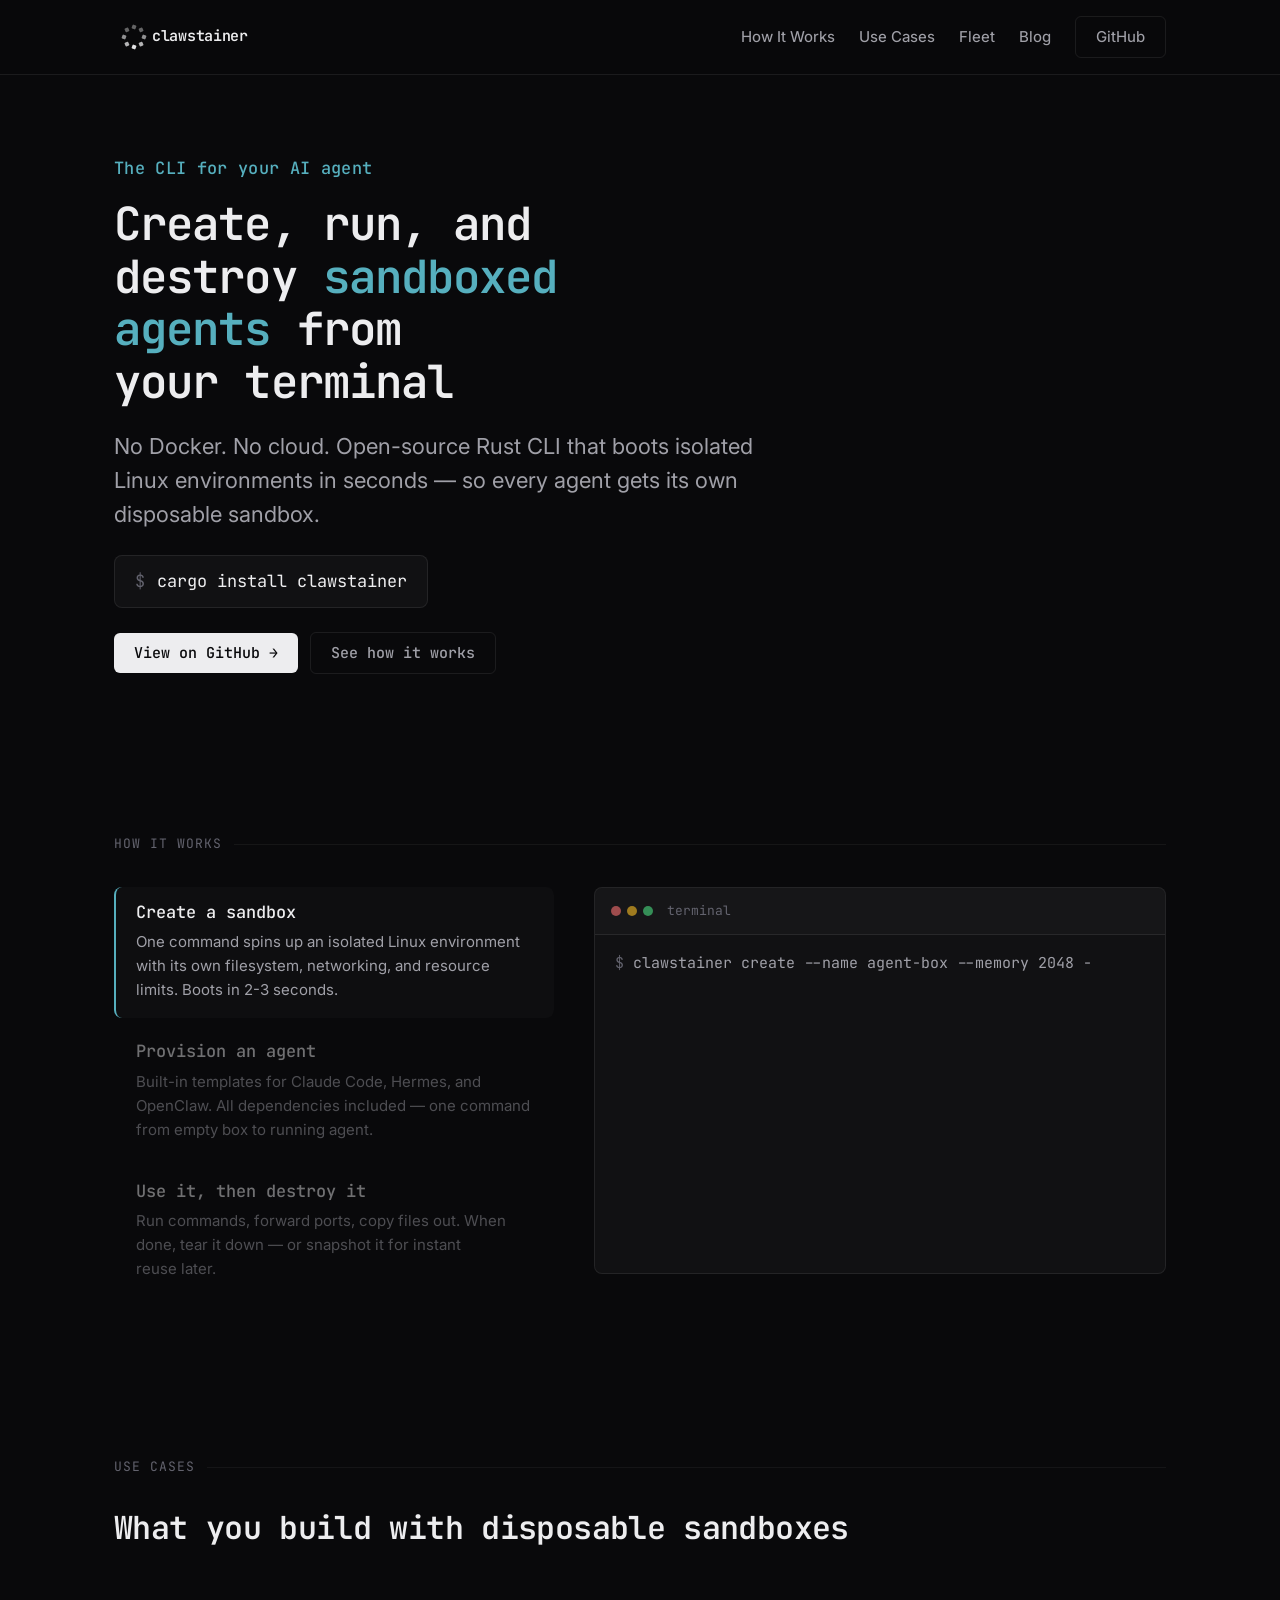
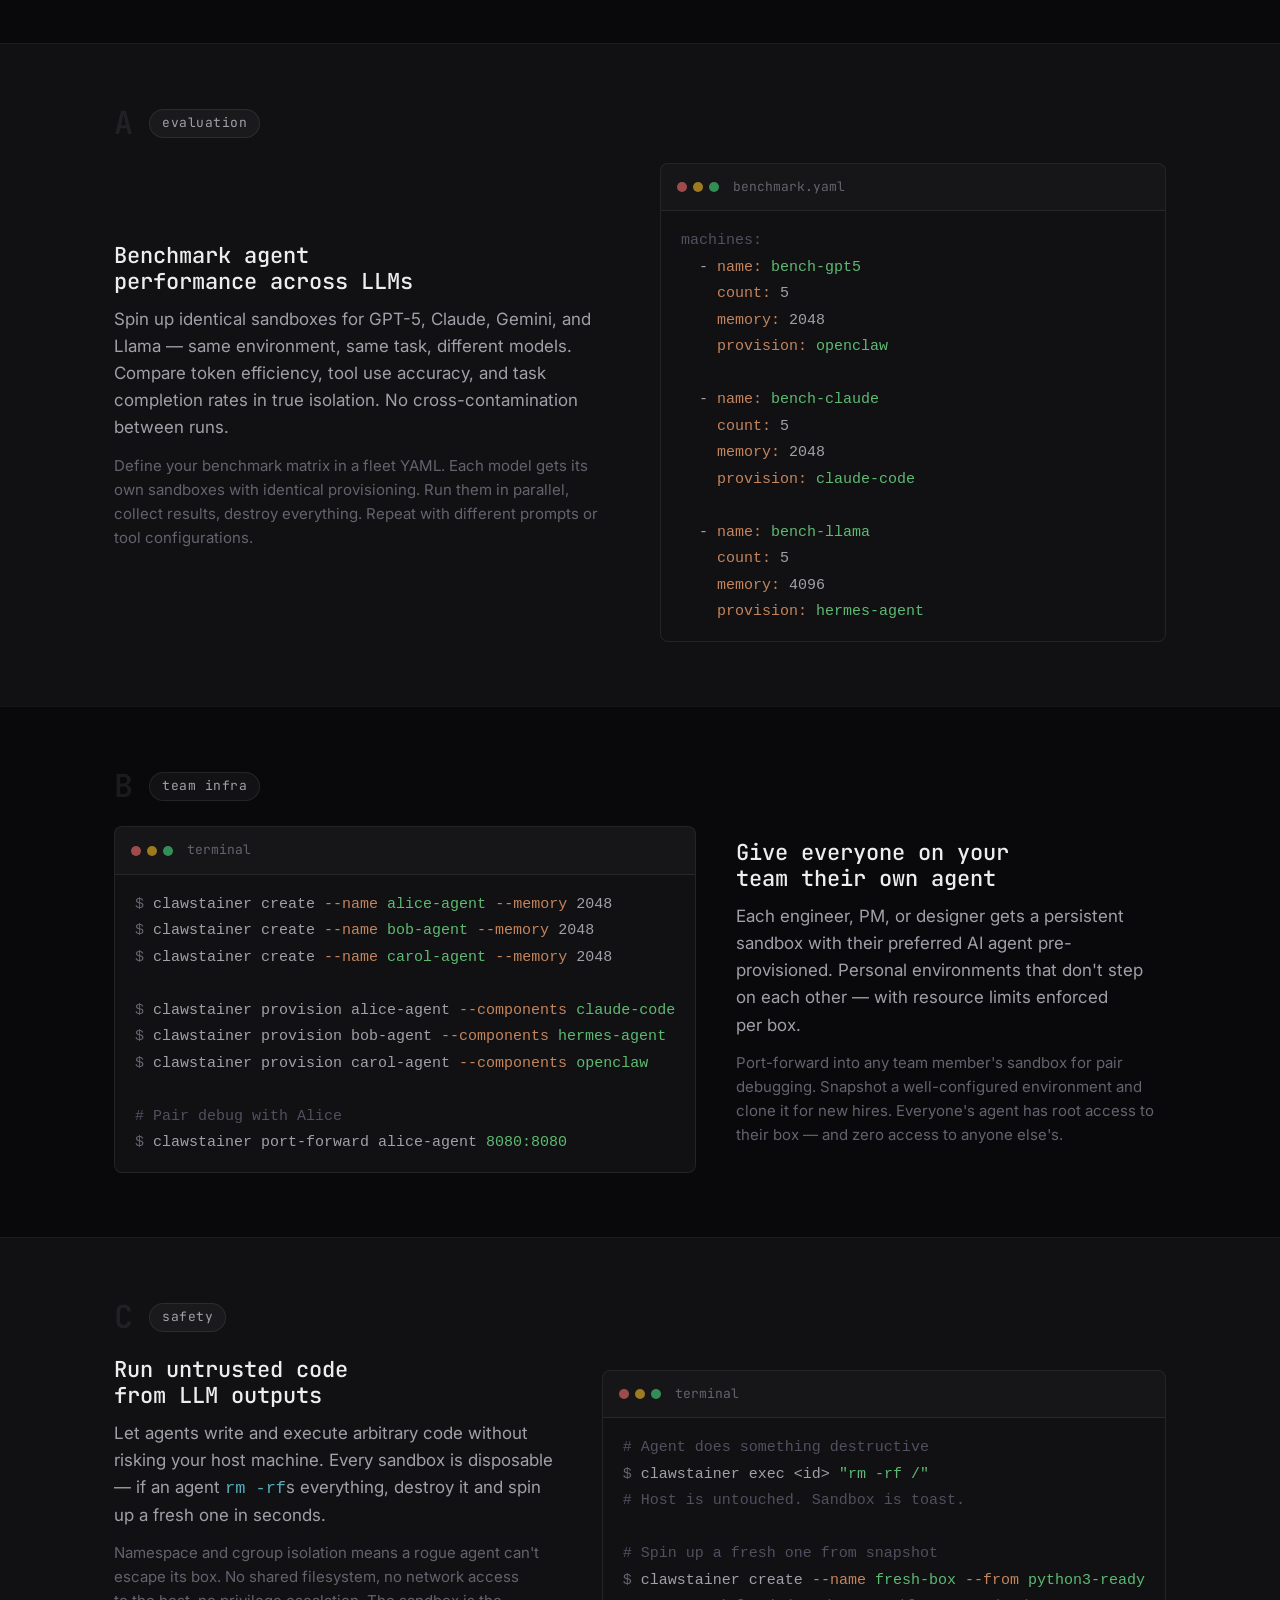
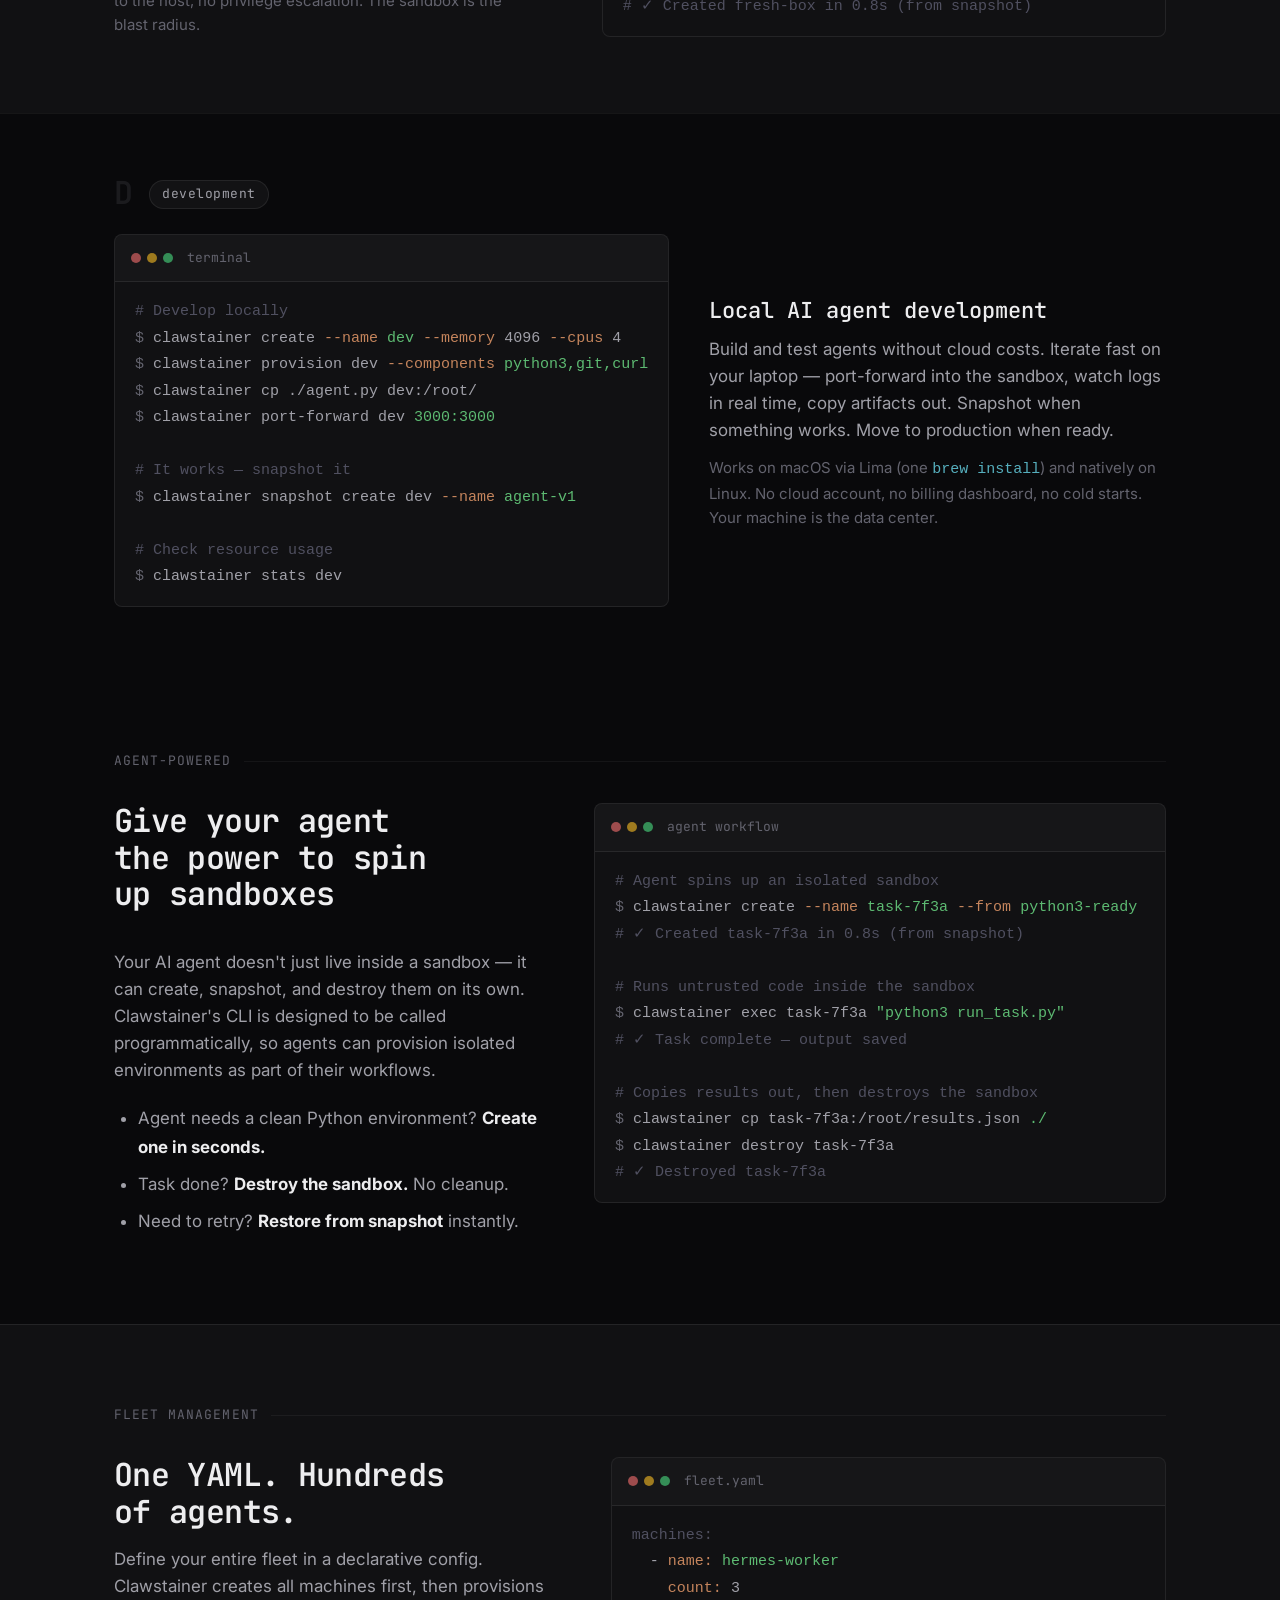
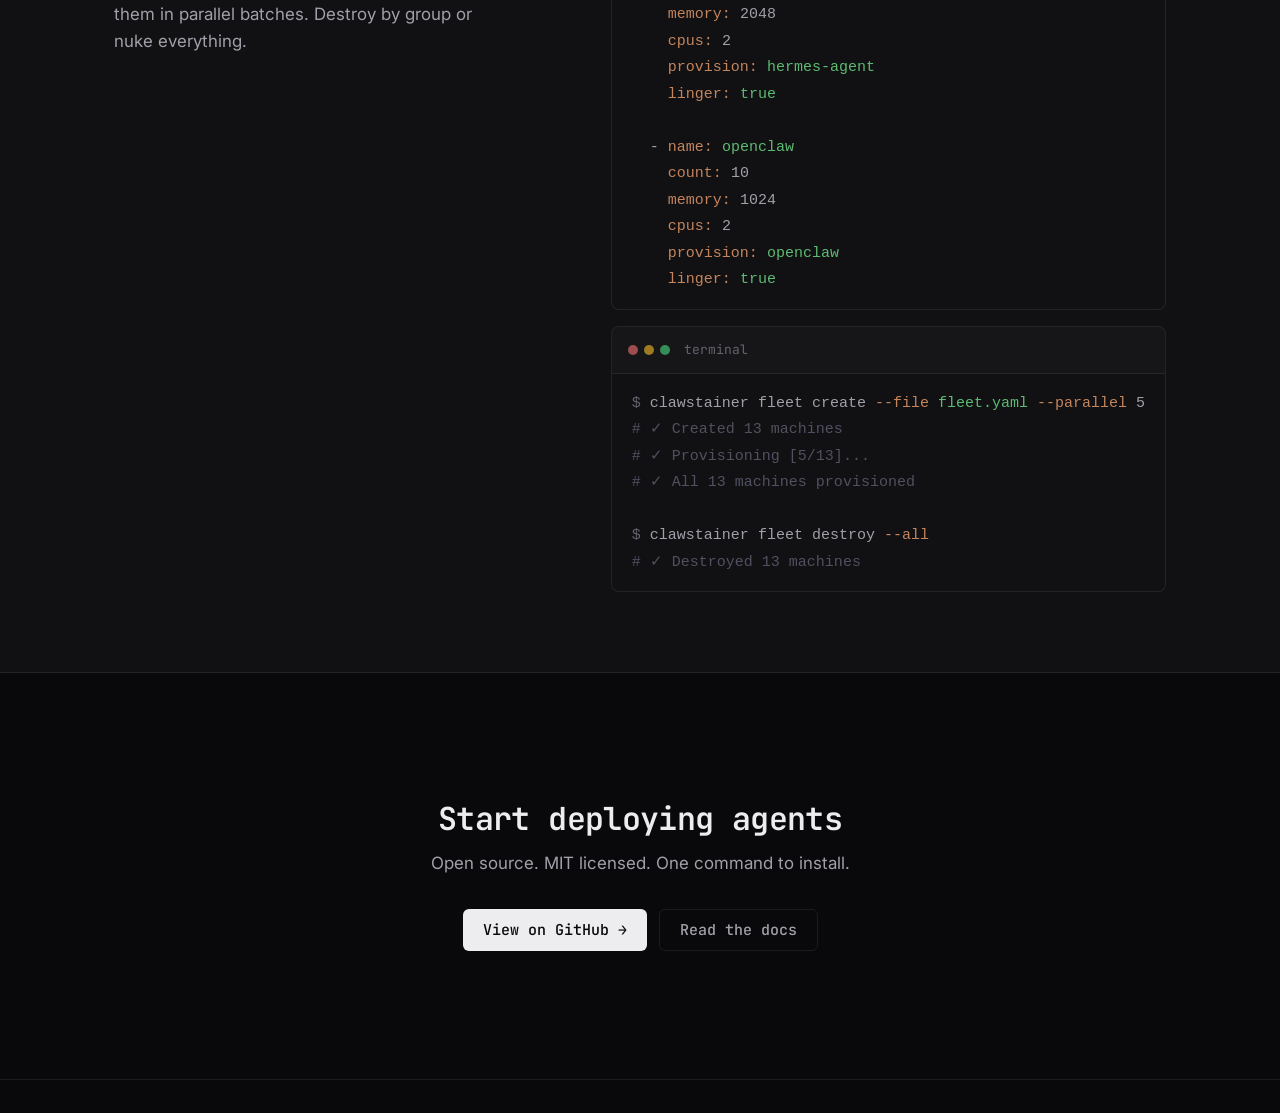
==== index.html @ ae2e0980 "Initial commit: Clawstainer website Static site with landing page and blog posts for GitHub Pages de" ====
<!DOCTYPE html>
<html lang="en">
<head>
  <meta charset="UTF-8">
  <meta name="viewport" content="width=device-width, initial-scale=1.0">
  <title>Clawstainer — The CLI for AI Agent Sandboxes</title>
  <meta name="description" content="Open-source Rust CLI for running AI agents in disposable sandboxes. No Docker. Boots in seconds. Local-first.">
  <meta property="og:title" content="Clawstainer — The CLI for AI Agent Sandboxes">
  <meta property="og:description" content="One CLI to create, provision, and destroy isolated sandboxes for your AI agents. Built in Rust.">

  <!-- Fonts -->
  <link rel="preconnect" href="https://fonts.googleapis.com">
  <link rel="preconnect" href="https://fonts.gstatic.com" crossorigin>
  <link href="https://fonts.googleapis.com/css2?family=Inter:wght@400;500;600&family=JetBrains+Mono:wght@400;500;600;700&display=swap" rel="stylesheet">

  <link rel="stylesheet" href="./base.css">
  <link rel="stylesheet" href="./style.css">
</head>
<body>

  <!-- ==================== HEADER ==================== -->
  <header class="site-header">
    <div class="container">
      <a href="#" class="logo-group" aria-label="Clawstainer home">
        <svg width="180" height="40" viewBox="0 0 360 80" aria-hidden="true">
          <rect x="56.00" y="36.00" width="8.00" height="8.00" rx="1.5" fill="currentColor" opacity="0.60" transform="rotate(22.0 60.00 40.00)"/>
          <rect x="50.14" y="50.14" width="8.00" height="8.00" rx="1.5" fill="currentColor" opacity="0.75" transform="rotate(67.0 54.14 54.14)"/>
          <rect x="36.00" y="56.00" width="8.00" height="8.00" rx="1.5" fill="currentColor" opacity="0.95" transform="rotate(112.0 40.00 60.00)"/>
          <rect x="21.86" y="50.14" width="8.00" height="8.00" rx="1.5" fill="currentColor" opacity="0.75" transform="rotate(157.0 25.86 54.14)"/>
          <rect x="16.00" y="36.00" width="8.00" height="8.00" rx="1.5" fill="currentColor" opacity="0.60" transform="rotate(202.0 20.00 40.00)"/>
          <rect x="21.86" y="21.86" width="8.00" height="8.00" rx="1.5" fill="currentColor" opacity="0.40" transform="rotate(247.0 25.86 25.86)"/>
          <rect x="36.00" y="16.00" width="8.00" height="8.00" rx="1.5" fill="currentColor" opacity="0.40" transform="rotate(292.0 40.00 20.00)"/>
          <rect x="50.14" y="21.86" width="8.00" height="8.00" rx="1.5" fill="currentColor" opacity="0.40" transform="rotate(337.0 54.14 25.86)"/>
          <text x="76" y="47" font-family="'JetBrains Mono', monospace" font-size="30" font-weight="600" fill="currentColor" letter-spacing="-0.02em">clawstainer</text>
        </svg>
      </a>
      <nav>
        <ul class="nav-links" role="list">
          <li><a href="#how">How It Works</a></li>
          <li><a href="#use-cases">Use Cases</a></li>
          <li><a href="#fleet">Fleet</a></li>
          <li><a href="./blog/index.html">Blog</a></li>
          <li><a href="https://github.com/friscobrisco/clawstainer" target="_blank" rel="noopener noreferrer" class="btn-ghost">GitHub</a></li>
        </ul>
      </nav>
    </div>
  </header>

  <!-- ==================== HERO ==================== -->
  <main>
    <section class="hero section" id="hero">
      <div class="container hero-content">
        <p class="hero-kicker">The CLI for your AI agent</p>
        <h1>Create, run, and destroy <span class="highlight">sandboxed agents</span> from your terminal</h1>
        <p class="hero-sub">No Docker. No cloud. Open-source Rust CLI that boots isolated Linux environments in seconds — so every agent gets its own disposable sandbox.</p>
        <div class="hero-install">
          <code class="install-cmd"><span class="install-prompt">$</span> cargo install clawstainer</code>
        </div>
        <div class="hero-actions">
          <a href="https://github.com/friscobrisco/clawstainer" target="_blank" rel="noopener noreferrer" class="btn-primary">
            View on GitHub →
          </a>
          <a href="#how" class="btn-ghost">
            See how it works
          </a>
        </div>
      </div>
    </section>

    <!-- ==================== HOW IT WORKS ==================== -->
    <section class="section" id="how">
      <div class="container">
        <div class="section-label">
          <span class="annotation">How It Works</span>
        </div>

        <div class="how-layout">
          <div class="how-steps">
            <div class="how-step" data-step="0">
              <h3>Create a sandbox</h3>
              <p>One command spins up an isolated Linux environment with its own filesystem, networking, and resource limits. Boots in 2-3 seconds.</p>
            </div>

            <div class="how-step" data-step="1">
              <h3>Provision an agent</h3>
              <p>Built-in templates for Claude Code, Hermes, and OpenClaw. All dependencies included — one command from empty box to running agent.</p>
            </div>

            <div class="how-step" data-step="2">
              <h3>Use it, then destroy it</h3>
              <p>Run commands, forward ports, copy files out. When done, tear it down — or snapshot it for instant reuse later.</p>
            </div>
          </div>

          <div class="how-terminal-wrap">
            <div class="terminal">
              <div class="terminal-header">
                <span class="terminal-dot"></span>
                <span class="terminal-dot"></span>
                <span class="terminal-dot"></span>
                <span class="terminal-title">terminal</span>
              </div>
              <div class="terminal-body" id="how-terminal">
                <div class="term-line" data-step="0"><span class="prompt">$ </span><span class="term-typed"></span></div>
                <div class="term-line term-output" data-step="0"><span class="comment">✓ Created agent-box in 1.2s</span></div>
                <div class="term-line term-blank" data-step="0"></div>
                <div class="term-line" data-step="1"><span class="prompt">$ </span><span class="term-typed"></span></div>
                <div class="term-line term-output" data-step="1"><span class="comment">✓ Provisioned claude-code on agent-box</span></div>
                <div class="term-line term-blank" data-step="1"></div>
                <div class="term-line" data-step="2"><span class="prompt">$ </span><span class="term-typed"></span></div>
                <div class="term-line term-output" data-step="2"><span class="comment">✓ Training complete — saved model.pt</span></div>
                <div class="term-line" data-step="2"><span class="prompt">$ </span><span class="term-typed"></span></div>
                <div class="term-line term-output" data-step="2"><span class="comment">✓ Snapshot trained-model created</span></div>
                <div class="term-line" data-step="2"><span class="prompt">$ </span><span class="term-typed"></span></div>
                <div class="term-line term-output" data-step="2"><span class="comment">✓ Destroyed agent-box</span></div>
              </div>
            </div>
          </div>
        </div>
      </div>
    </section>

    <!-- ==================== USE CASES ==================== -->
    <section class="section" id="use-cases">
      <div class="container">
        <div class="section-label">
          <span class="annotation">Use Cases</span>
        </div>

        <h2 class="section-heading">What you build with disposable sandboxes</h2>
      </div>
    </section>

    <!-- USE CASE A: Benchmark -->
    <section class="uc-block uc-block--alt fade-in">
      <div class="container">
        <div class="uc-header">
          <span class="uc-number">A</span>
          <span class="use-case-tag">evaluation</span>
        </div>
        <div class="use-case">
          <div class="use-case-text">
            <h3>Benchmark agent performance across LLMs</h3>
            <p>Spin up identical sandboxes for GPT-5, Claude, Gemini, and Llama — same environment, same task, different models. Compare token efficiency, tool use accuracy, and task completion rates in true isolation. No cross-contamination between runs.</p>
            <p class="use-case-detail">Define your benchmark matrix in a fleet YAML. Each model gets its own sandboxes with identical provisioning. Run them in parallel, collect results, destroy everything. Repeat with different prompts or tool configurations.</p>
          </div>
          <div class="use-case-terminal">
            <div class="terminal">
              <div class="terminal-header">
                <span class="terminal-dot"></span>
                <span class="terminal-dot"></span>
                <span class="terminal-dot"></span>
                <span class="terminal-title">benchmark.yaml</span>
              </div>
              <div class="terminal-body">
<code><span class="comment">machines:</span>
  - <span class="flag">name:</span> <span class="string">bench-gpt5</span>
    <span class="flag">count:</span> 5
    <span class="flag">memory:</span> 2048
    <span class="flag">provision:</span> <span class="string">openclaw</span>

  - <span class="flag">name:</span> <span class="string">bench-claude</span>
    <span class="flag">count:</span> 5
    <span class="flag">memory:</span> 2048
    <span class="flag">provision:</span> <span class="string">claude-code</span>

  - <span class="flag">name:</span> <span class="string">bench-llama</span>
    <span class="flag">count:</span> 5
    <span class="flag">memory:</span> 4096
    <span class="flag">provision:</span> <span class="string">hermes-agent</span></code>
              </div>
            </div>
          </div>
        </div>
      </div>
    </section>

    <!-- USE CASE B: Team agents -->
    <section class="uc-block fade-in">
      <div class="container">
        <div class="uc-header">
          <span class="uc-number">B</span>
          <span class="use-case-tag">team infra</span>
        </div>
        <div class="use-case use-case--reverse">
          <div class="use-case-text">
            <h3>Give everyone on your team their own agent</h3>
            <p>Each engineer, PM, or designer gets a persistent sandbox with their preferred AI agent pre-provisioned. Personal environments that don't step on each other — with resource limits enforced per box.</p>
            <p class="use-case-detail">Port-forward into any team member's sandbox for pair debugging. Snapshot a well-configured environment and clone it for new hires. Everyone's agent has root access to their box — and zero access to anyone else's.</p>
          </div>
          <div class="use-case-terminal">
            <div class="terminal">
              <div class="terminal-header">
                <span class="terminal-dot"></span>
                <span class="terminal-dot"></span>
                <span class="terminal-dot"></span>
                <span class="terminal-title">terminal</span>
              </div>
              <div class="terminal-body">
<code><span class="prompt">$ </span>clawstainer create <span class="flag">--name</span> <span class="string">alice-agent</span> <span class="flag">--memory</span> 2048
<span class="prompt">$ </span>clawstainer create <span class="flag">--name</span> <span class="string">bob-agent</span> <span class="flag">--memory</span> 2048
<span class="prompt">$ </span>clawstainer create <span class="flag">--name</span> <span class="string">carol-agent</span> <span class="flag">--memory</span> 2048

<span class="prompt">$ </span>clawstainer provision alice-agent <span class="flag">--components</span> <span class="string">claude-code</span>
<span class="prompt">$ </span>clawstainer provision bob-agent <span class="flag">--components</span> <span class="string">hermes-agent</span>
<span class="prompt">$ </span>clawstainer provision carol-agent <span class="flag">--components</span> <span class="string">openclaw</span>

<span class="comment"># Pair debug with Alice</span>
<span class="prompt">$ </span>clawstainer port-forward alice-agent <span class="string">8080:8080</span></code>
              </div>
            </div>
          </div>
        </div>
      </div>
    </section>

    <!-- USE CASE C: Safe execution -->
    <section class="uc-block uc-block--alt fade-in">
      <div class="container">
        <div class="uc-header">
          <span class="uc-number">C</span>
          <span class="use-case-tag">safety</span>
        </div>
        <div class="use-case">
          <div class="use-case-text">
            <h3>Run untrusted code from LLM outputs</h3>
            <p>Let agents write and execute arbitrary code without risking your host machine. Every sandbox is disposable — if an agent <code style="color:var(--color-primary)">rm -rf</code>s everything, destroy it and spin up a fresh one in seconds.</p>
            <p class="use-case-detail">Namespace and cgroup isolation means a rogue agent can't escape its box. No shared filesystem, no network access to the host, no privilege escalation. The sandbox is the blast radius.</p>
          </div>
          <div class="use-case-terminal">
            <div class="terminal">
              <div class="terminal-header">
                <span class="terminal-dot"></span>
                <span class="terminal-dot"></span>
                <span class="terminal-dot"></span>
                <span class="terminal-title">terminal</span>
              </div>
              <div class="terminal-body">
<code><span class="comment"># Agent does something destructive</span>
<span class="prompt">$ </span>clawstainer exec &lt;id&gt; <span class="string">"rm -rf /"</span>
<span class="comment"># Host is untouched. Sandbox is toast.</span>

<span class="comment"># Spin up a fresh one from snapshot</span>
<span class="prompt">$ </span>clawstainer create <span class="flag">--name</span> <span class="string">fresh-box</span> <span class="flag">--from</span> <span class="string">python3-ready</span>
<span class="comment"># ✓ Created fresh-box in 0.8s (from snapshot)</span></code>
              </div>
            </div>
          </div>
        </div>
      </div>
    </section>

    <!-- USE CASE D: Local dev -->
    <section class="uc-block fade-in">
      <div class="container">
        <div class="uc-header">
          <span class="uc-number">D</span>
          <span class="use-case-tag">development</span>
        </div>
        <div class="use-case use-case--reverse">
          <div class="use-case-text">
            <h3>Local AI agent development</h3>
            <p>Build and test agents without cloud costs. Iterate fast on your laptop — port-forward into the sandbox, watch logs in real time, copy artifacts out. Snapshot when something works. Move to production when ready.</p>
            <p class="use-case-detail">Works on macOS via Lima (one <code style="color:var(--color-primary)">brew install</code>) and natively on Linux. No cloud account, no billing dashboard, no cold starts. Your machine is the data center.</p>
          </div>
          <div class="use-case-terminal">
            <div class="terminal">
              <div class="terminal-header">
                <span class="terminal-dot"></span>
                <span class="terminal-dot"></span>
                <span class="terminal-dot"></span>
                <span class="terminal-title">terminal</span>
              </div>
              <div class="terminal-body">
<code><span class="comment"># Develop locally</span>
<span class="prompt">$ </span>clawstainer create <span class="flag">--name</span> <span class="string">dev</span> <span class="flag">--memory</span> 4096 <span class="flag">--cpus</span> 4
<span class="prompt">$ </span>clawstainer provision dev <span class="flag">--components</span> <span class="string">python3,git,curl</span>
<span class="prompt">$ </span>clawstainer cp ./agent.py dev:/root/
<span class="prompt">$ </span>clawstainer port-forward dev <span class="string">3000:3000</span>

<span class="comment"># It works — snapshot it</span>
<span class="prompt">$ </span>clawstainer snapshot create dev <span class="flag">--name</span> <span class="string">agent-v1</span>

<span class="comment"># Check resource usage</span>
<span class="prompt">$ </span>clawstainer stats dev</code>
              </div>
            </div>
          </div>
        </div>
      </div>
    </section>

    <!-- ==================== AGENT SANDBOXES ==================== -->
    <section class="section" id="agent-sandboxes">
      <div class="container">
        <div class="section-label">
          <span class="annotation">Agent-Powered</span>
        </div>

        <div class="how-layout">
          <div class="how-steps" style="gap: var(--space-5);">
            <h2 class="section-heading">Give your agent the power to spin up sandboxes</h2>
            <p class="section-desc" style="margin-bottom: 0;">Your AI agent doesn't just live inside a sandbox — it can create, snapshot, and destroy them on its own. Clawstainer's CLI is designed to be called programmatically, so agents can provision isolated environments as part of their workflows.</p>
            <ul style="color: var(--color-text-secondary); font-size: var(--text-base); line-height: 1.7; padding-left: var(--space-6); margin: 0;">
              <li style="margin-bottom: var(--space-2);">Agent needs a clean Python environment? <strong style="color: var(--color-text);">Create one in seconds.</strong></li>
              <li style="margin-bottom: var(--space-2);">Task done? <strong style="color: var(--color-text);">Destroy the sandbox.</strong> No cleanup.</li>
              <li style="margin-bottom: var(--space-2);">Need to retry? <strong style="color: var(--color-text);">Restore from snapshot</strong> instantly.</li>
            </ul>
          </div>

          <div class="how-terminal-wrap">
            <div class="terminal fade-in">
              <div class="terminal-header">
                <span class="terminal-dot"></span>
                <span class="terminal-dot"></span>
                <span class="terminal-dot"></span>
                <span class="terminal-title">agent workflow</span>
              </div>
              <div class="terminal-body">
<code><span class="comment"># Agent spins up an isolated sandbox</span>
<span class="prompt">$ </span>clawstainer create <span class="flag">--name</span> <span class="string">task-7f3a</span> <span class="flag">--from</span> <span class="string">python3-ready</span>
<span class="comment"># ✓ Created task-7f3a in 0.8s (from snapshot)</span>

<span class="comment"># Runs untrusted code inside the sandbox</span>
<span class="prompt">$ </span>clawstainer exec task-7f3a <span class="string">"python3 run_task.py"</span>
<span class="comment"># ✓ Task complete — output saved</span>

<span class="comment"># Copies results out, then destroys the sandbox</span>
<span class="prompt">$ </span>clawstainer cp task-7f3a:/root/results.json <span class="string">./</span>
<span class="prompt">$ </span>clawstainer destroy task-7f3a
<span class="comment"># ✓ Destroyed task-7f3a</span></code>
              </div>
            </div>
          </div>
        </div>
      </div>
    </section>

    <!-- ==================== FLEET ==================== -->
    <section class="section fleet-section" id="fleet">
      <div class="container">
        <div class="section-label">
          <span class="annotation">Fleet Management</span>
        </div>

        <div class="fleet-layout">
          <div class="fleet-text">
            <h2 class="section-heading">One YAML. Hundreds of agents.</h2>
            <p class="section-desc">Define your entire fleet in a declarative config. Clawstainer creates all machines first, then provisions them in parallel batches. Destroy by group or nuke everything.</p>
          </div>

          <div class="fleet-terminals">
            <div class="terminal fade-in">
              <div class="terminal-header">
                <span class="terminal-dot"></span>
                <span class="terminal-dot"></span>
                <span class="terminal-dot"></span>
                <span class="terminal-title">fleet.yaml</span>
              </div>
              <div class="terminal-body">
<code><span class="comment">machines:</span>
  - <span class="flag">name:</span> <span class="string">hermes-worker</span>
    <span class="flag">count:</span> 3
    <span class="flag">memory:</span> 2048
    <span class="flag">cpus:</span> 2
    <span class="flag">provision:</span> <span class="string">hermes-agent</span>
    <span class="flag">linger:</span> <span class="string">true</span>

  - <span class="flag">name:</span> <span class="string">openclaw</span>
    <span class="flag">count:</span> 10
    <span class="flag">memory:</span> 1024
    <span class="flag">cpus:</span> 2
    <span class="flag">provision:</span> <span class="string">openclaw</span>
    <span class="flag">linger:</span> <span class="string">true</span></code>
              </div>
            </div>

            <div class="terminal fade-in">
              <div class="terminal-header">
                <span class="terminal-dot"></span>
                <span class="terminal-dot"></span>
                <span class="terminal-dot"></span>
                <span class="terminal-title">terminal</span>
              </div>
              <div class="terminal-body">
<code><span class="prompt">$ </span>clawstainer fleet create <span class="flag">--file</span> <span class="string">fleet.yaml</span> <span class="flag">--parallel</span> 5
<span class="comment"># ✓ Created 13 machines</span>
<span class="comment"># ✓ Provisioning [5/13]...</span>
<span class="comment"># ✓ All 13 machines provisioned</span>

<span class="prompt">$ </span>clawstainer fleet destroy <span class="flag">--all</span>
<span class="comment"># ✓ Destroyed 13 machines</span></code>
              </div>
            </div>
          </div>
        </div>

      </div>
    </section>

    <!-- ==================== CTA ==================== -->
    <section class="cta-section section">
      <div class="container">
        <h2>Start deploying agents</h2>
        <p>Open source. MIT licensed. One command to install.</p>
        <div class="cta-actions">
          <a href="https://github.com/friscobrisco/clawstainer" target="_blank" rel="noopener noreferrer" class="btn-primary">
            View on GitHub →
          </a>
          <a href="https://github.com/friscobrisco/clawstainer/blob/main/docs.md" target="_blank" rel="noopener noreferrer" class="btn-ghost">
            Read the docs
          </a>
        </div>
      </div>
    </section>

  </main>

  <!-- ==================== FOOTER ==================== -->
  <footer class="site-footer">
    <div class="container">
      <span class="footer-text">© 2026 Clawstainer. All rights reserved.</span>
      <ul class="footer-links" role="list">
        <li><a href="https://github.com/friscobrisco/clawstainer" target="_blank" rel="noopener noreferrer">GitHub</a></li>
        <li><a href="https://github.com/friscobrisco/clawstainer/blob/main/docs.md" target="_blank" rel="noopener noreferrer">Docs</a></li>
      </ul>
    </div>
  </footer>

  <script>
  (function() {
    const commands = [
      // step 0: create
      'clawstainer create --name agent-box --memory 2048 --cpus 2',
      // step 1: provision
      'clawstainer provision agent-box --components claude-code',
      // step 2: use & destroy
      'clawstainer exec agent-box "python3 train.py"',
      'clawstainer snapshot create agent-box --name trained-model',
      'clawstainer destroy agent-box'
    ];

    const stepMap = [0, 1, 2, 2, 2]; // which step index each command belongs to
    const lines = document.querySelectorAll('#how-terminal .term-line');
    const typedSpans = document.querySelectorAll('#how-terminal .term-typed');
    const steps = document.querySelectorAll('.how-step[data-step]');
    let started = false;

    // Initially hide all lines
    lines.forEach(l => l.style.opacity = '0');

    function activateStep(idx) {
      steps.forEach(s => s.classList.remove('how-step--active'));
      if (steps[idx]) steps[idx].classList.add('how-step--active');
    }

    function typeText(span, text, speed) {
      return new Promise(resolve => {
        let i = 0;
        function tick() {
          if (i <= text.length) {
            span.textContent = text.slice(0, i);
            i++;
            setTimeout(tick, speed);
          } else {
            resolve();
          }
        }
        tick();
      });
    }

    function sleep(ms) { return new Promise(r => setTimeout(r, ms)); }

    async function run() {
      let cmdIdx = 0;
      for (let i = 0; i < lines.length; i++) {
        const line = lines[i];
        const step = parseInt(line.dataset.step);
        activateStep(step);

        if (line.classList.contains('term-blank')) {
          line.style.opacity = '1';
          await sleep(100);
          continue;
        }

        const typed = line.querySelector('.term-typed');
        if (typed && cmdIdx < commands.length) {
          line.style.opacity = '1';
          await typeText(typed, commands[cmdIdx], 22);
          cmdIdx++;
          await sleep(250);
          // Show the output line(s) that follow
          let next = i + 1;
          while (next < lines.length && lines[next].classList.contains('term-output')) {
            lines[next].style.opacity = '1';
            await sleep(350);
            next++;
          }
          // Skip blanks after output
          while (next < lines.length && lines[next].classList.contains('term-blank')) {
            lines[next].style.opacity = '1';
            next++;
          }
          i = next - 1; // -1 because loop increments
          await sleep(400);
        } else if (!typed) {
          line.style.opacity = '1';
          await sleep(100);
        }
      }
    }

    // Trigger on scroll into view
    const terminal = document.getElementById('how-terminal');
    const observer = new IntersectionObserver(entries => {
      if (entries[0].isIntersecting && !started) {
        started = true;
        activateStep(0);
        run();
        observer.disconnect();
      }
    }, { threshold: 0.3 });
    observer.observe(terminal);
  })();
  </script>
<script data-pplx-inline-edit>
(function(){
  if(window===window.top)return;
  function inlineAll(orig,clone){
    if(orig.nodeType!==1)return;
    try{
      var cs=getComputedStyle(orig);
      var t='';
      for(var i=0;i<cs.length;i++){t+=cs[i]+':'+cs.getPropertyValue(cs[i])+';';}
      clone.style.cssText=t;
    }catch(e){}
    var oc=orig.children,cc=clone.children;
    for(var j=0;j<oc.length&&j<cc.length;j++){inlineAll(oc[j],cc[j]);}
  }
  function stripExternal(clone){
    var imgs=clone.querySelectorAll('img');
    for(var i=0;i<imgs.length;i++){
      var s=imgs[i].getAttribute('src');
      if(s&&!s.startsWith('data:'))imgs[i].removeAttribute('src');
    }
    var all=clone.querySelectorAll('*');
    for(var i=0;i<all.length;i++){
      var st=all[i].style.cssText;
      if(st&&st.indexOf('url(')>=0){
        all[i].style.cssText=st.replace(/url\(["']?(?!data:)[^)"']*["']?\)/gi,'none');
      }
    }
  }
  window.addEventListener('message',function(e){
    if(!e.data||e.data.type!=='INLINE_EDIT_CAPTURE_REQUEST')return;
    var scrollX=window.scrollX||window.pageXOffset||0;
    var scrollY=window.scrollY||window.pageYOffset||0;
    var w=window.innerWidth,h=window.innerHeight;
    try{
      var clone=document.documentElement.cloneNode(true);
      var rm=clone.querySelectorAll('script,link[rel="stylesheet"],style');
      for(var i=0;i<rm.length;i++){rm[i].remove();}
      inlineAll(document.documentElement,clone);
      stripExternal(clone);
      var html=new XMLSerializer().serializeToString(clone);
      var svg='<svg xmlns="http://www.w3.org/2000/svg" width="'+w+'" height="'+h+'">'
        +'<foreignObject width="100%" height="100%">'
        +'<div xmlns="http://www.w3.org/1999/xhtml" style="width:'+w+'px;height:'+h+'px;overflow:hidden">'
        +'<div style="transform:translate(-'+scrollX+'px,-'+scrollY+'px);transform-origin:top left">'
        +html+'</div></div></foreignObject></svg>';
      var svgUrl='data:image/svg+xml;charset=utf-8,'+encodeURIComponent(svg);
      var img=new Image();
      img.onload=function(){
        var c=document.createElement('canvas');c.width=w;c.height=h;
        c.getContext('2d').drawImage(img,0,0);
        window.parent.postMessage({type:'INLINE_EDIT_SCREENSHOT_RESULT',dataUrl:c.toDataURL('image/png'),scrollX:scrollX,scrollY:scrollY},'*');
      };
      img.onerror=function(){
        window.parent.postMessage({type:'INLINE_EDIT_SCREENSHOT_RESULT',dataUrl:null,scrollX:scrollX,scrollY:scrollY},'*');
      };
      img.src=svgUrl;
    }catch(err){
      window.parent.postMessage({type:'INLINE_EDIT_SCREENSHOT_RESULT',dataUrl:null,scrollX:scrollX,scrollY:scrollY},'*');
    }
  });
})();
</script></body>
</html>
---- base.css ----
/* base.css */
*, *::before, *::after { box-sizing: border-box; margin: 0; padding: 0; }

html {
  -moz-text-size-adjust: none;
  -webkit-text-size-adjust: none;
  text-size-adjust: none;
  -webkit-font-smoothing: antialiased;
  -moz-osx-font-smoothing: grayscale;
  text-rendering: optimizeLegibility;
  scroll-behavior: smooth;
  hanging-punctuation: first last;
  scroll-padding-top: var(--space-16);
}

body {
  min-height: 100dvh;
  line-height: 1.6;
  font-family: var(--font-body, sans-serif);
  font-size: var(--text-base);
  color: var(--color-text);
  background-color: var(--color-bg);
}

img, picture, video, canvas, svg { display: block; max-width: 100%; height: auto; }
ul[role="list"], ol[role="list"] { list-style: none; }
input, button, textarea, select { font: inherit; color: inherit; }

h1, h2, h3, h4, h5, h6 { text-wrap: balance; line-height: 1.15; }
p, li, figcaption { text-wrap: pretty; max-width: 72ch; }

::selection {
  background: oklch(from var(--color-primary) l c h / 0.25);
  color: var(--color-text);
}

:focus-visible {
  outline: 2px solid var(--color-primary);
  outline-offset: 3px;
  border-radius: var(--radius-sm);
}

@media (prefers-reduced-motion: reduce) {
  *, *::before, *::after {
    animation-duration: 0.01ms !important;
    animation-iteration-count: 1 !important;
    transition-duration: 0.01ms !important;
    scroll-behavior: auto !important;
  }
}

button { cursor: pointer; background: none; border: none; }
table { border-collapse: collapse; width: 100%; }

a, button, [role="button"], [role="link"], input, textarea, select {
  transition: color var(--transition-fast, 150ms ease),
              background var(--transition-fast, 150ms ease),
              border-color var(--transition-fast, 150ms ease),
              box-shadow var(--transition-fast, 150ms ease);
}

.sr-only {
  position: absolute; width: 1px; height: 1px; padding: 0; margin: -1px;
  overflow: hidden; clip: rect(0, 0, 0, 0); white-space: nowrap; border-width: 0;
}
---- style.css ----
/* ============================================================
   CLAWSTAINER — Minimal Dark
   Clean dark background, monospace headings, neutral palette
   with a single accent. Vercel/Linear-inspired.
   ============================================================ */

/* --- Type Scale --- */
:root {
  --text-xs:   clamp(0.75rem,  0.7rem  + 0.25vw, 0.8125rem);
  --text-sm:   clamp(0.8125rem, 0.78rem + 0.2vw, 0.9375rem);
  --text-base: clamp(0.9375rem, 0.9rem  + 0.2vw, 1.0625rem);
  --text-lg:   clamp(1.125rem, 1rem    + 0.65vw, 1.375rem);
  --text-xl:   clamp(1.375rem, 1.1rem  + 1.1vw,  2rem);
  --text-2xl:  clamp(1.75rem,  1.1rem  + 2.2vw,  3rem);
}

/* --- Spacing (4px base) --- */
:root {
  --space-1:  0.25rem;
  --space-2:  0.5rem;
  --space-3:  0.75rem;
  --space-4:  1rem;
  --space-5:  1.25rem;
  --space-6:  1.5rem;
  --space-8:  2rem;
  --space-10: 2.5rem;
  --space-12: 3rem;
  --space-16: 4rem;
  --space-20: 5rem;
  --space-24: 6rem;
  --space-32: 8rem;
}

/* --- Color Palette: Minimal Dark --- */
:root {
  --color-bg:              #09090b;
  --color-surface:         #111113;
  --color-surface-2:       #18181b;
  --color-border:          rgba(255, 255, 255, 0.08);
  --color-divider:         rgba(255, 255, 255, 0.05);

  --color-text:            #ededef;
  --color-text-secondary:  #a0a0a8;
  --color-text-muted:      #63636e;

  --color-primary:         #56afbe;
  --color-primary-muted:   rgba(86, 175, 190, 0.15);

  /* syntax highlighting only */
  --color-syntax-flag:     #c4845c;
  --color-syntax-string:   #5dba72;
  --color-syntax-comment:  #505060;

  --radius-sm: 6px;
  --radius-md: 8px;
  --radius-lg: 12px;

  --transition-fast: 150ms ease;

  --content-narrow: 640px;
  --content-default: 960px;
  --content-wide: 1100px;

  --font-display: 'JetBrains Mono', 'Fira Code', monospace;
  --font-body: 'Inter', -apple-system, system-ui, sans-serif;
  --font-mono: 'JetBrains Mono', 'Fira Code', monospace;
}

/* --- No background grid — solid color --- */
body {
  background: var(--color-bg);
}

/* ============================================================
   UTILITY
   ============================================================ */
.container {
  max-width: var(--content-wide);
  margin-inline: auto;
  padding-inline: var(--space-6);
}

.annotation {
  font-family: var(--font-mono);
  font-size: var(--text-xs);
  color: var(--color-text-muted);
  letter-spacing: 0.08em;
  text-transform: uppercase;
}

.section-number {
  font-family: var(--font-mono);
  font-size: var(--text-xs);
  color: var(--color-text-muted);
  letter-spacing: 0.12em;
}

/* ============================================================
   HEADER / NAV
   ============================================================ */
.site-header {
  position: sticky;
  top: 0;
  z-index: 50;
  padding: var(--space-4) 0;
  background: rgba(9, 9, 11, 0.8);
  backdrop-filter: blur(16px);
  -webkit-backdrop-filter: blur(16px);
  border-bottom: 1px solid var(--color-border);
}

.site-header .container {
  display: flex;
  align-items: center;
  justify-content: space-between;
}

.logo-group {
  display: flex;
  align-items: center;
  gap: var(--space-3);
  text-decoration: none;
  color: var(--color-text);
}

.nav-links {
  display: flex;
  align-items: center;
  gap: var(--space-6);
  list-style: none;
}

.nav-links a {
  font-family: var(--font-body);
  font-size: var(--text-sm);
  font-weight: 450;
  color: var(--color-text-secondary);
  text-decoration: none;
  transition: color var(--transition-fast);
}

.nav-links a:hover {
  color: var(--color-text);
}

/* ============================================================
   BUTTONS
   ============================================================ */
.btn-primary {
  display: inline-flex;
  align-items: center;
  gap: var(--space-2);
  padding: var(--space-2) var(--space-5);
  font-family: var(--font-mono);
  font-size: var(--text-sm);
  font-weight: 500;
  color: var(--color-bg);
  background: var(--color-text);
  border-radius: var(--radius-sm);
  text-decoration: none;
  transition: opacity var(--transition-fast),
              transform var(--transition-fast);
}

.btn-primary:hover {
  opacity: 0.85;
  transform: translateY(-1px);
}

.btn-primary:active {
  transform: translateY(0);
}

.btn-ghost {
  display: inline-flex;
  align-items: center;
  gap: var(--space-2);
  padding: var(--space-2) var(--space-5);
  font-family: var(--font-mono);
  font-size: var(--text-sm);
  font-weight: 500;
  color: var(--color-text-secondary);
  background: transparent;
  border: 1px solid var(--color-border);
  border-radius: var(--radius-sm);
  text-decoration: none;
  transition: border-color var(--transition-fast),
              color var(--transition-fast),
              transform var(--transition-fast);
}

.btn-ghost:hover {
  border-color: rgba(255, 255, 255, 0.2);
  color: var(--color-text);
  transform: translateY(-1px);
}

.btn-ghost:active {
  transform: translateY(0);
}

/* ============================================================
   HERO
   ============================================================ */
.hero {
  padding: clamp(var(--space-16), 12vw, var(--space-32)) 0 clamp(var(--space-12), 8vw, var(--space-24));
  text-align: left;
}

.hero-kicker {
  font-family: var(--font-mono);
  font-size: var(--text-base);
  font-weight: 500;
  color: var(--color-primary);
  letter-spacing: 0.02em;
  margin-bottom: var(--space-4);
}

.hero h1 {
  font-family: var(--font-display);
  font-size: var(--text-2xl);
  font-weight: 600;
  color: var(--color-text);
  line-height: 1.15;
  max-width: 20ch;
  margin-bottom: var(--space-5);
  letter-spacing: -0.02em;
}

.hero h1 .highlight {
  color: var(--color-primary);
}

.hero-sub {
  font-family: var(--font-body);
  font-size: var(--text-lg);
  font-weight: 400;
  color: var(--color-text-secondary);
  max-width: 52ch;
  line-height: 1.55;
  margin-bottom: var(--space-6);
}

.hero-install {
  margin-bottom: var(--space-6);
}

.install-cmd {
  display: inline-flex;
  align-items: center;
  gap: var(--space-3);
  font-family: var(--font-mono);
  font-size: var(--text-base);
  font-weight: 400;
  color: var(--color-text);
  background: var(--color-surface);
  border: 1px solid var(--color-border);
  border-radius: var(--radius-md);
  padding: var(--space-3) var(--space-5);
}

.install-prompt {
  color: var(--color-text-muted);
  user-select: none;
}

.hero-actions {
  display: flex;
  gap: var(--space-3);
  align-items: center;
  flex-wrap: wrap;
}

/* ============================================================
   SECTIONS
   ============================================================ */
.section {
  padding: clamp(var(--space-12), 7vw, var(--space-20)) 0;
  position: relative;
}

.section-label {
  display: flex;
  align-items: center;
  gap: var(--space-3);
  margin-bottom: var(--space-8);
}

.section-label::after {
  content: '';
  flex: 1;
  height: 1px;
  background: var(--color-divider);
}

.section-heading {
  font-family: var(--font-display);
  font-size: var(--text-xl);
  font-weight: 600;
  color: var(--color-text);
  margin-bottom: var(--space-4);
  letter-spacing: -0.02em;
}

.section-desc {
  font-size: var(--text-base);
  color: var(--color-text-secondary);
  max-width: 56ch;
  margin-bottom: var(--space-10);
}

/* ============================================================
   HOW IT WORKS — Two-column with animated terminal
   ============================================================ */
.how-layout {
  display: grid;
  grid-template-columns: 1fr;
  gap: var(--space-8);
}

@media (min-width: 768px) {
  .how-layout {
    grid-template-columns: 1fr 1.3fr;
    gap: var(--space-10);
    align-items: start;
  }
}

.how-steps {
  display: flex;
  flex-direction: column;
  gap: var(--space-2);
}

.how-step {
  padding: var(--space-4) var(--space-5);
  border-radius: var(--radius-md);
  border-left: 2px solid transparent;
  transition: border-color 0.3s ease, background 0.3s ease, opacity 0.3s ease;
  opacity: 0.45;
}

.how-step--active {
  border-left-color: var(--color-primary);
  background: rgba(255, 255, 255, 0.02);
  opacity: 1;
}

.how-step h3 {
  font-family: var(--font-display);
  font-size: var(--text-base);
  font-weight: 500;
  color: var(--color-text);
  margin-bottom: var(--space-2);
}

.how-step p {
  font-size: var(--text-sm);
  color: var(--color-text-secondary);
  line-height: 1.6;
}

.how-terminal-wrap {
  position: sticky;
  top: calc(60px + var(--space-6));
}

/* Animated terminal lines */
.term-line {
  transition: opacity 0.25s ease;
  min-height: 1.7em;
}

.term-blank {
  height: 0.85em;
}

.term-typed {
  color: var(--color-text-secondary);
}

/* ============================================================
   TERMINAL / CODE BLOCKS
   ============================================================ */
.terminal {
  background: var(--color-surface);
  border: 1px solid var(--color-border);
  border-radius: var(--radius-md);
  overflow: hidden;
  font-family: var(--font-mono);
  font-size: var(--text-sm);
  line-height: 1.7;
}

.terminal-header {
  display: flex;
  align-items: center;
  gap: 6px;
  padding: var(--space-3) var(--space-4);
  background: rgba(255, 255, 255, 0.02);
  border-bottom: 1px solid var(--color-border);
}

.terminal-dot {
  width: 10px;
  height: 10px;
  border-radius: 50%;
  background: var(--color-text-muted);
  opacity: 0.3;
}

.terminal-dot:nth-child(1) { background: #f87171; opacity: 0.6; }
.terminal-dot:nth-child(2) { background: #fbbf24; opacity: 0.6; }
.terminal-dot:nth-child(3) { background: #4ade80; opacity: 0.6; }

.terminal-title {
  font-size: var(--text-xs);
  color: var(--color-text-muted);
  margin-left: var(--space-2);
}

.terminal-body {
  padding: var(--space-4) var(--space-5);
  overflow-x: auto;
}

.terminal-body code {
  color: var(--color-text-secondary);
  white-space: pre;
}

.terminal-body .prompt {
  color: var(--color-text-muted);
  user-select: none;
}

.terminal-body .comment {
  color: var(--color-syntax-comment);
}

.terminal-body .flag {
  color: var(--color-syntax-flag);
}

.terminal-body .string {
  color: var(--color-syntax-string);
}

/* ============================================================
   USE CASE BLOCKS — Full-width alternating sections
   ============================================================ */
.uc-block {
  padding: clamp(var(--space-10), 6vw, var(--space-16)) 0;
  border-top: 1px solid var(--color-divider);
}

.uc-block--alt {
  background: var(--color-surface);
}

.uc-header {
  display: flex;
  align-items: center;
  gap: var(--space-4);
  margin-bottom: var(--space-6);
}

.uc-number {
  font-family: var(--font-mono);
  font-size: var(--text-xl);
  font-weight: 600;
  color: var(--color-text-muted);
  opacity: 0.2;
  line-height: 1;
}

.use-case {
  display: grid;
  grid-template-columns: 1fr;
  gap: var(--space-8);
  align-items: start;
}

@media (min-width: 768px) {
  .use-case {
    grid-template-columns: 1fr 1fr;
    gap: var(--space-10);
    align-items: center;
  }

  .use-case--reverse .use-case-text {
    order: 2;
  }

  .use-case--reverse .use-case-terminal {
    order: 1;
  }
}

.use-case-tag {
  display: inline-block;
  padding: 3px var(--space-3);
  font-family: var(--font-mono);
  font-size: var(--text-xs);
  color: var(--color-text-secondary);
  background: rgba(255, 255, 255, 0.04);
  border: 1px solid var(--color-border);
  border-radius: 100px;
  letter-spacing: 0.04em;
}

.use-case-text h3 {
  font-family: var(--font-display);
  font-size: var(--text-lg);
  font-weight: 500;
  color: var(--color-text);
  margin-bottom: var(--space-3);
}

.use-case-text p {
  font-size: var(--text-base);
  color: var(--color-text-secondary);
  line-height: 1.6;
  margin-bottom: var(--space-3);
}

.use-case-detail {
  font-size: var(--text-sm) !important;
  color: var(--color-text-muted) !important;
}

/* ============================================================
   FLEET
   ============================================================ */
.fleet-section {
  background: var(--color-surface);
  border-top: 1px solid var(--color-border);
  border-bottom: 1px solid var(--color-border);
}

.fleet-layout {
  display: grid;
  grid-template-columns: 1fr;
  gap: var(--space-10);
}

@media (min-width: 768px) {
  .fleet-layout {
    grid-template-columns: 1fr 1.2fr;
    align-items: start;
  }
}

.fleet-terminals {
  display: flex;
  flex-direction: column;
  gap: var(--space-4);
}

/* ============================================================
   CTA
   ============================================================ */
.cta-section {
  text-align: center;
  padding: clamp(var(--space-16), 10vw, var(--space-32)) 0;
}

.cta-section h2 {
  font-family: var(--font-display);
  font-size: var(--text-xl);
  font-weight: 600;
  color: var(--color-text);
  margin-bottom: var(--space-3);
  letter-spacing: -0.02em;
}

.cta-section p {
  color: var(--color-text-secondary);
  max-width: 40ch;
  margin: 0 auto var(--space-8);
}

.cta-actions {
  display: flex;
  gap: var(--space-3);
  justify-content: center;
  flex-wrap: wrap;
}

/* ============================================================
   FOOTER
   ============================================================ */
.site-footer {
  padding: var(--space-8) 0;
  border-top: 1px solid var(--color-border);
}

.site-footer .container {
  display: flex;
  align-items: center;
  justify-content: space-between;
  flex-wrap: wrap;
  gap: var(--space-4);
}

.footer-text {
  font-family: var(--font-mono);
  font-size: var(--text-xs);
  color: var(--color-text-muted);
}

.footer-links {
  display: flex;
  gap: var(--space-6);
  list-style: none;
}

.footer-links a {
  font-family: var(--font-body);
  font-size: var(--text-sm);
  color: var(--color-text-muted);
  text-decoration: none;
  transition: color var(--transition-fast);
}

.footer-links a:hover {
  color: var(--color-text);
}

/* ============================================================
   SCROLL REVEALS
   ============================================================ */
.fade-in {
  opacity: 1;
}

@supports (animation-timeline: scroll()) {
  .fade-in {
    opacity: 0;
    animation: reveal-fade linear both;
    animation-timeline: view();
    animation-range: entry 0% entry 80%;
  }
}

@keyframes reveal-fade {
  to { opacity: 1; }
}

/* ============================================================
   BLOG INDEX
   ============================================================ */
.blog-header {
  padding: clamp(var(--space-12), 8vw, var(--space-20)) 0 var(--space-8);
}

.blog-header h1 {
  font-family: var(--font-display);
  font-size: var(--text-xl);
  font-weight: 600;
  color: var(--color-text);
  margin-bottom: var(--space-2);
  letter-spacing: -0.02em;
}

.blog-header p {
  color: var(--color-text-secondary);
  font-size: var(--text-base);
}

.blog-list {
  padding-bottom: clamp(var(--space-16), 8vw, var(--space-24));
}

.blog-entry {
  display: block;
  text-decoration: none;
  padding: var(--space-8) 0;
  border-bottom: 1px solid var(--color-divider);
  transition: background var(--transition-fast);
}

.blog-entry:first-child {
  border-top: 1px solid var(--color-divider);
}

.blog-entry:hover {
  background: rgba(255, 255, 255, 0.01);
}

.blog-entry-meta {
  display: flex;
  align-items: center;
  gap: var(--space-4);
  margin-bottom: var(--space-3);
}

.blog-entry-date {
  font-family: var(--font-mono);
  font-size: var(--text-xs);
  color: var(--color-text-muted);
  letter-spacing: 0.04em;
}

.blog-entry-tag {
  display: inline-block;
  padding: 2px var(--space-2);
  font-family: var(--font-mono);
  font-size: 0.7rem;
  color: var(--color-text-secondary);
  background: rgba(255, 255, 255, 0.04);
  border: 1px solid var(--color-border);
  border-radius: 100px;
  letter-spacing: 0.04em;
}

.blog-entry h2 {
  font-family: var(--font-display);
  font-size: var(--text-lg);
  font-weight: 500;
  color: var(--color-text);
  margin-bottom: var(--space-2);
  transition: color var(--transition-fast);
}

.blog-entry:hover h2 {
  color: var(--color-text-secondary);
}

.blog-entry p {
  color: var(--color-text-secondary);
  font-size: var(--text-base);
  line-height: 1.6;
  max-width: 64ch;
}

/* ============================================================
   BLOG POST — Article layout
   ============================================================ */
.post-header {
  padding: clamp(var(--space-12), 8vw, var(--space-20)) 0 var(--space-8);
  max-width: var(--content-default);
  margin-inline: auto;
  padding-inline: var(--space-6);
}

.post-back {
  display: inline-flex;
  align-items: center;
  gap: var(--space-2);
  font-family: var(--font-mono);
  font-size: var(--text-xs);
  color: var(--color-text-muted);
  text-decoration: none;
  margin-bottom: var(--space-8);
  letter-spacing: 0.04em;
  transition: color var(--transition-fast);
}

.post-back:hover {
  color: var(--color-text);
}

.post-meta {
  display: flex;
  align-items: center;
  gap: var(--space-4);
  margin-bottom: var(--space-6);
}

.post-header h1 {
  font-family: var(--font-display);
  font-size: var(--text-xl);
  font-weight: 600;
  color: var(--color-text);
  line-height: 1.15;
  max-width: 24ch;
  letter-spacing: -0.02em;
}

/* --- Article body --- */
.post-body {
  max-width: var(--content-default);
  margin-inline: auto;
  padding: 0 var(--space-6) clamp(var(--space-16), 8vw, var(--space-24));
}

.post-body h2 {
  font-family: var(--font-display);
  font-size: var(--text-lg);
  font-weight: 500;
  color: var(--color-text);
  margin-top: var(--space-12);
  margin-bottom: var(--space-4);
  padding-top: var(--space-8);
  border-top: 1px solid var(--color-divider);
}

.post-body h2:first-child {
  margin-top: 0;
  padding-top: 0;
  border-top: none;
}

.post-body h3 {
  font-family: var(--font-display);
  font-size: var(--text-base);
  font-weight: 500;
  color: var(--color-text);
  margin-top: var(--space-8);
  margin-bottom: var(--space-3);
}

.post-body p {
  font-size: var(--text-base);
  color: var(--color-text-secondary);
  line-height: 1.7;
  margin-bottom: var(--space-5);
  max-width: 72ch;
}

.post-body a {
  color: var(--color-primary);
  text-decoration-color: rgba(86, 175, 190, 0.3);
  text-underline-offset: 3px;
  transition: text-decoration-color var(--transition-fast);
}

.post-body a:hover {
  text-decoration-color: var(--color-primary);
}

.post-body strong {
  color: var(--color-text);
  font-weight: 600;
}

.post-body em {
  color: var(--color-text-secondary);
  font-style: italic;
}

.post-body ul, .post-body ol {
  color: var(--color-text-secondary);
  font-size: var(--text-base);
  line-height: 1.7;
  padding-left: var(--space-6);
  margin-bottom: var(--space-5);
}

.post-body li {
  margin-bottom: var(--space-2);
}

.post-body li::marker {
  color: var(--color-text-muted);
}

.post-body hr {
  border: none;
  height: 1px;
  background: var(--color-divider);
  margin: var(--space-10) 0;
}

/* --- Code blocks in articles --- */
.post-body pre {
  background: var(--color-surface);
  border: 1px solid var(--color-border);
  border-radius: var(--radius-md);
  padding: var(--space-5);
  margin-bottom: var(--space-5);
  overflow-x: auto;
  -webkit-overflow-scrolling: touch;
}

.post-body pre code {
  font-family: var(--font-mono);
  font-size: var(--text-sm);
  color: var(--color-text-secondary);
  line-height: 1.7;
  white-space: pre;
}

.post-body p code,
.post-body li code {
  font-family: var(--font-mono);
  font-size: 0.9em;
  color: var(--color-text);
  background: rgba(255, 255, 255, 0.06);
  padding: 2px var(--space-2);
  border-radius: var(--radius-sm);
}

/* --- ASCII diagram block --- */
.post-body .diagram {
  background: var(--color-surface);
  border: 1px solid var(--color-border);
  border-radius: var(--radius-md);
  padding: var(--space-5);
  margin-bottom: var(--space-5);
  overflow-x: auto;
  font-family: var(--font-mono);
  font-size: var(--text-sm);
  color: var(--color-text-secondary);
  line-height: 1.5;
  white-space: pre;
}

/* --- Tables in articles --- */
.post-body .table-wrap {
  overflow-x: auto;
  margin-bottom: var(--space-5);
  -webkit-overflow-scrolling: touch;
}

.post-body table {
  width: 100%;
  border-collapse: collapse;
  font-size: var(--text-sm);
}

.post-body th {
  font-family: var(--font-mono);
  font-size: var(--text-xs);
  font-weight: 600;
  color: var(--color-text);
  text-align: left;
  padding: var(--space-3) var(--space-4);
  border-bottom: 1px solid var(--color-border);
  letter-spacing: 0.02em;
  white-space: nowrap;
}

.post-body td {
  color: var(--color-text-secondary);
  padding: var(--space-3) var(--space-4);
  border-bottom: 1px solid var(--color-divider);
  vertical-align: top;
}

.post-body tr:last-child td {
  border-bottom: none;
}

/* --- Post footer links --- */
.post-footer-links {
  font-family: var(--font-mono);
  font-size: var(--text-sm);
  color: var(--color-text-muted);
  padding-top: var(--space-8);
  border-top: 1px solid var(--color-border);
  margin-top: var(--space-10);
}

.post-footer-links a {
  color: var(--color-text-secondary);
  text-decoration: none;
  transition: color var(--transition-fast);
}

.post-footer-links a:hover {
  color: var(--color-text);
}

/* ============================================================
   MOBILE
   ============================================================ */
@media (max-width: 767px) {
  .nav-links {
    display: none;
  }

  .hero h1 {
    font-size: var(--text-xl);
  }

  .hero-sub {
    font-size: var(--text-base);
  }

  .how-step {
    padding: var(--space-3) var(--space-4);
  }

  .post-header h1 {
    font-size: var(--text-lg);
    max-width: none;
  }

  .post-body h2 {
    font-size: var(--text-base);
  }

  .post-body pre {
    font-size: var(--text-xs);
    padding: var(--space-4);
  }

  .post-body .diagram {
    font-size: 0.7rem;
    padding: var(--space-3);
  }

  .blog-entry h2 {
    font-size: var(--text-base);
  }
}
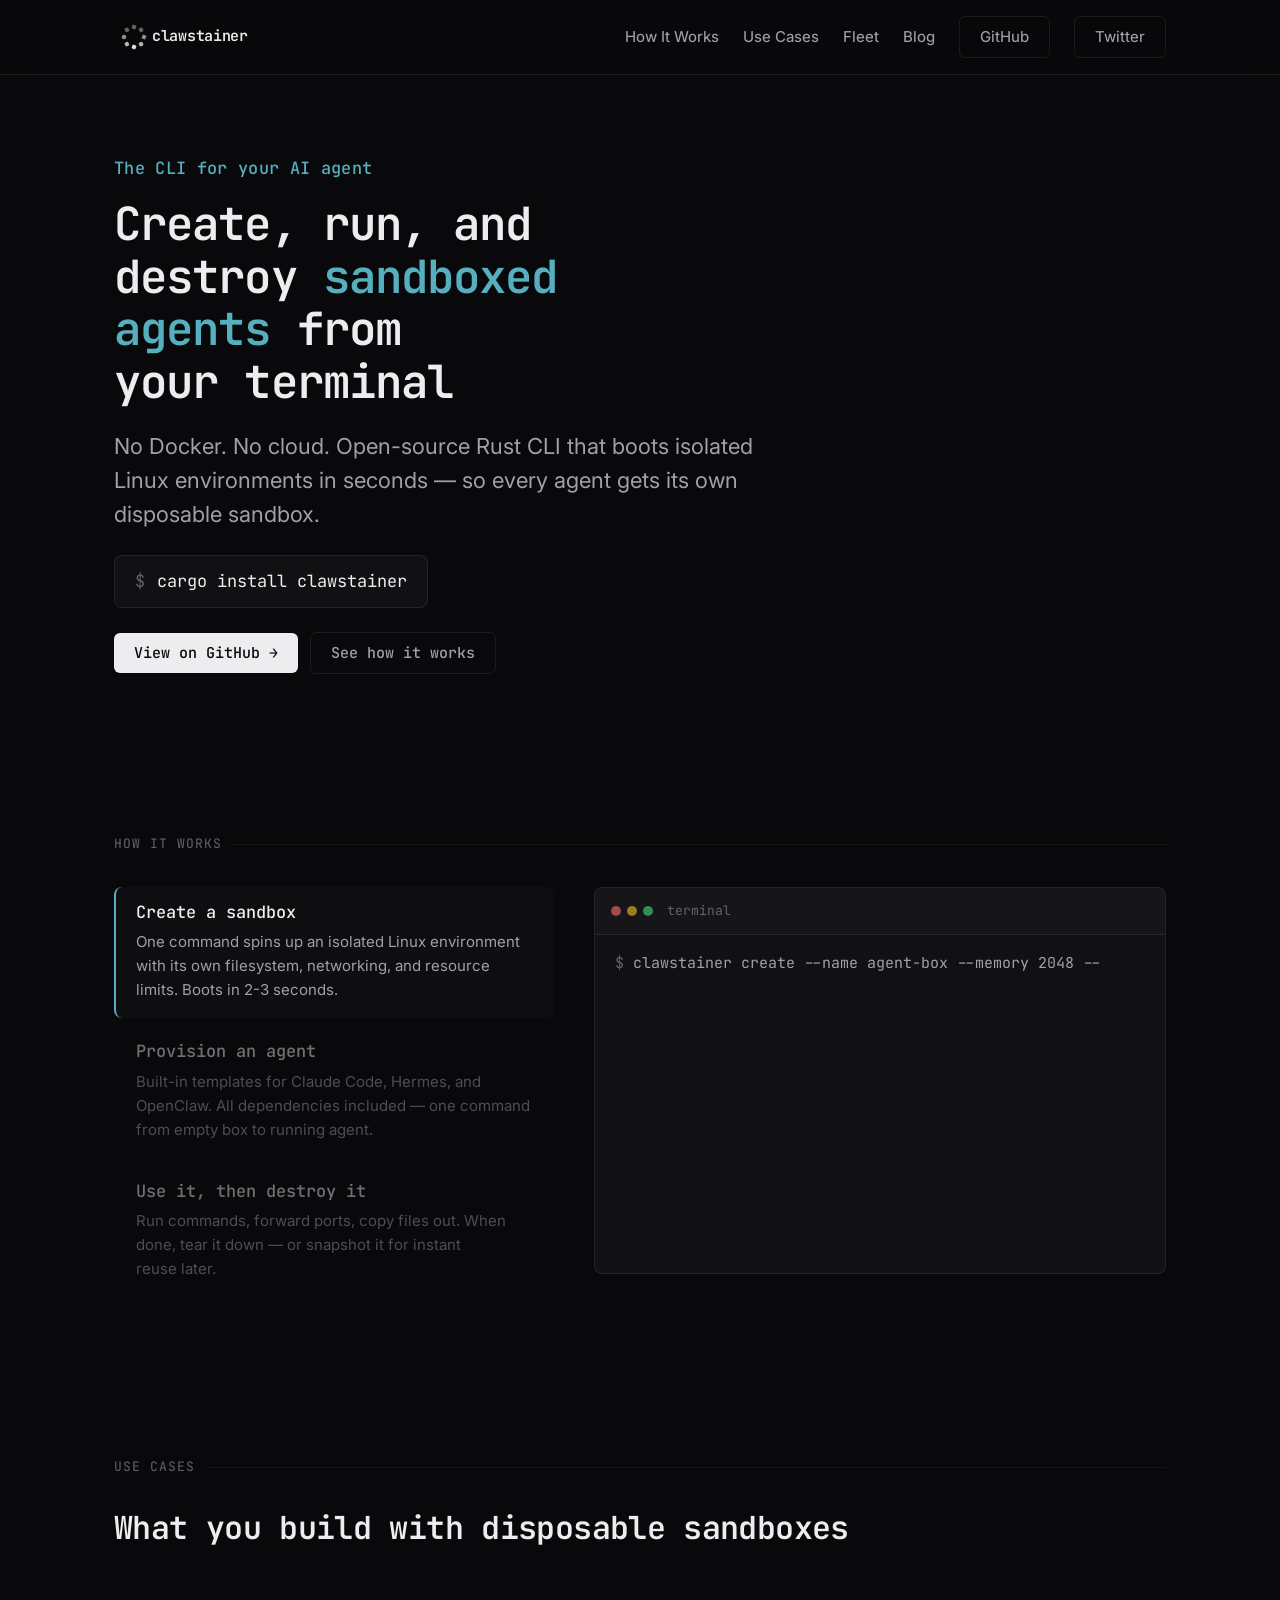
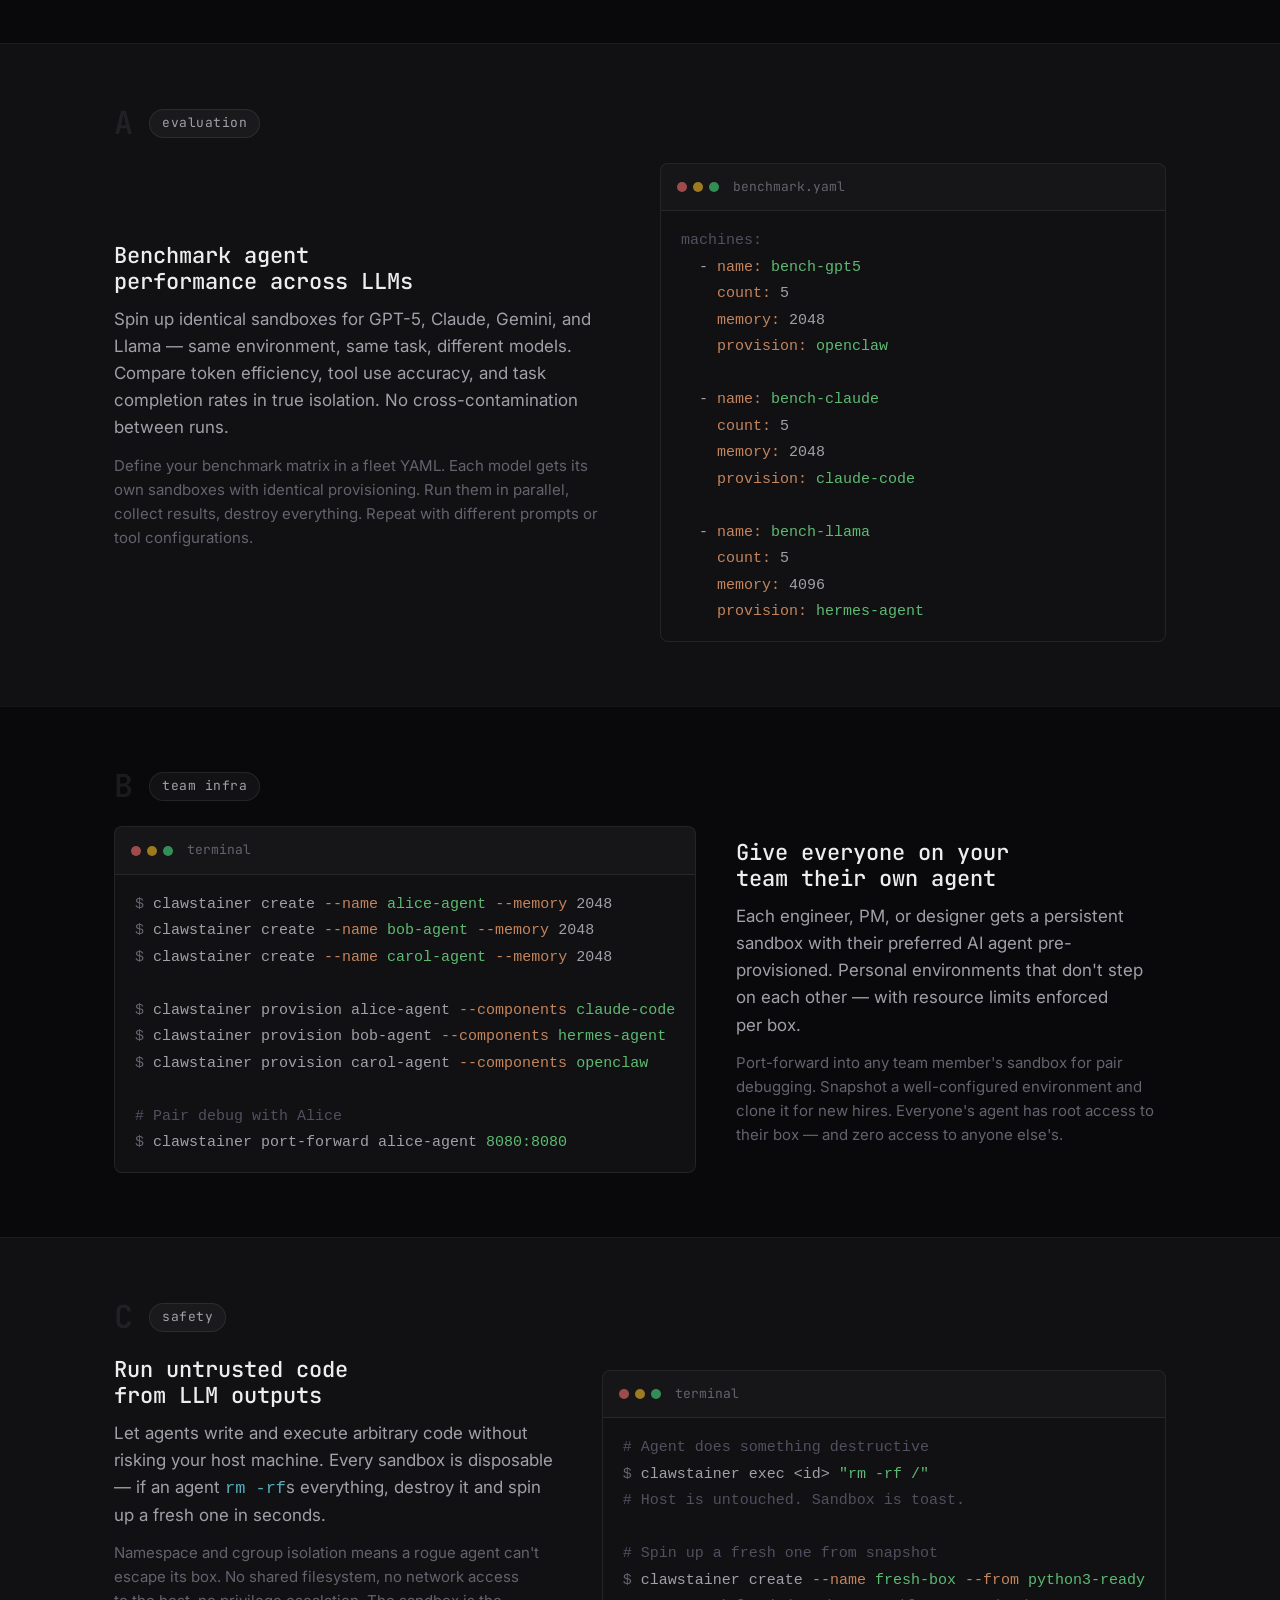
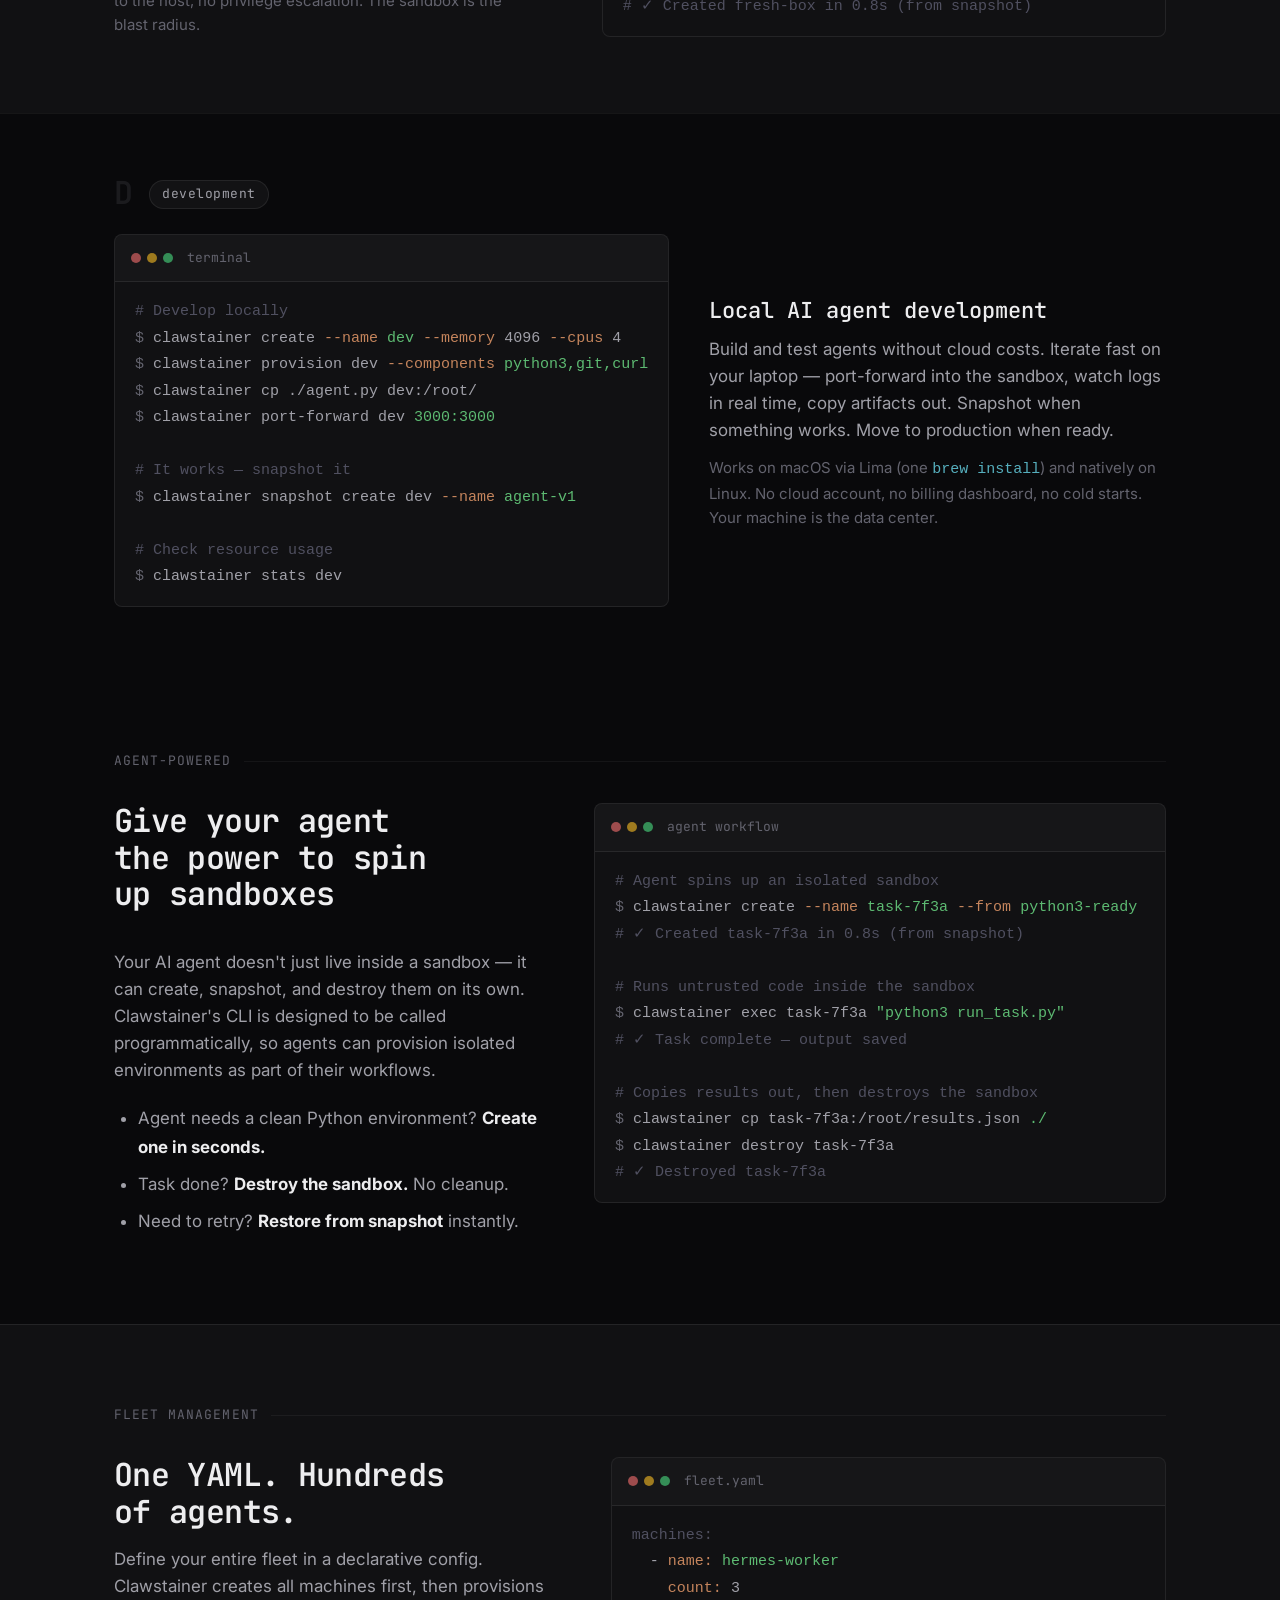
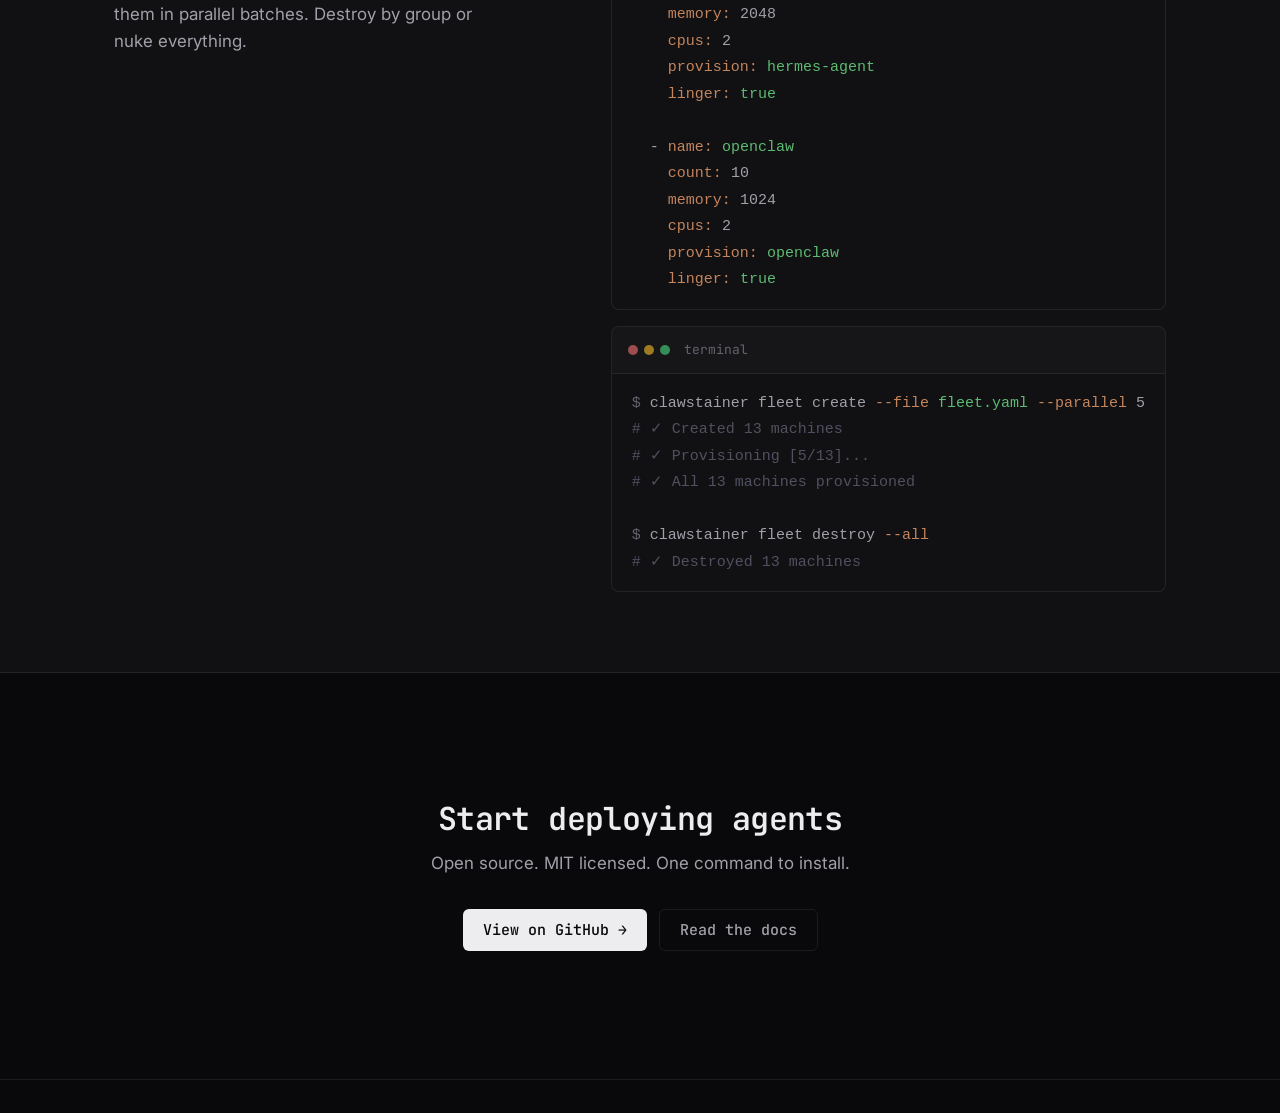
==== commit 5bf9ec91: "Add Twitter link to nav and footer" ====
--- a/index.html
+++ b/index.html
@@ -41,6 +41,7 @@
           <li><a href="#fleet">Fleet</a></li>
           <li><a href="./blog/index.html">Blog</a></li>
           <li><a href="https://github.com/friscobrisco/clawstainer" target="_blank" rel="noopener noreferrer" class="btn-ghost">GitHub</a></li>
+          <li><a href="https://x.com/clawstainer" target="_blank" rel="noopener noreferrer" class="btn-ghost">Twitter</a></li>
         </ul>
       </nav>
     </div>
@@ -423,6 +424,7 @@
       <ul class="footer-links" role="list">
         <li><a href="https://github.com/friscobrisco/clawstainer" target="_blank" rel="noopener noreferrer">GitHub</a></li>
         <li><a href="https://github.com/friscobrisco/clawstainer/blob/main/docs.md" target="_blank" rel="noopener noreferrer">Docs</a></li>
+        <li><a href="https://x.com/clawstainer" target="_blank" rel="noopener noreferrer">Twitter</a></li>
       </ul>
     </div>
   </footer>
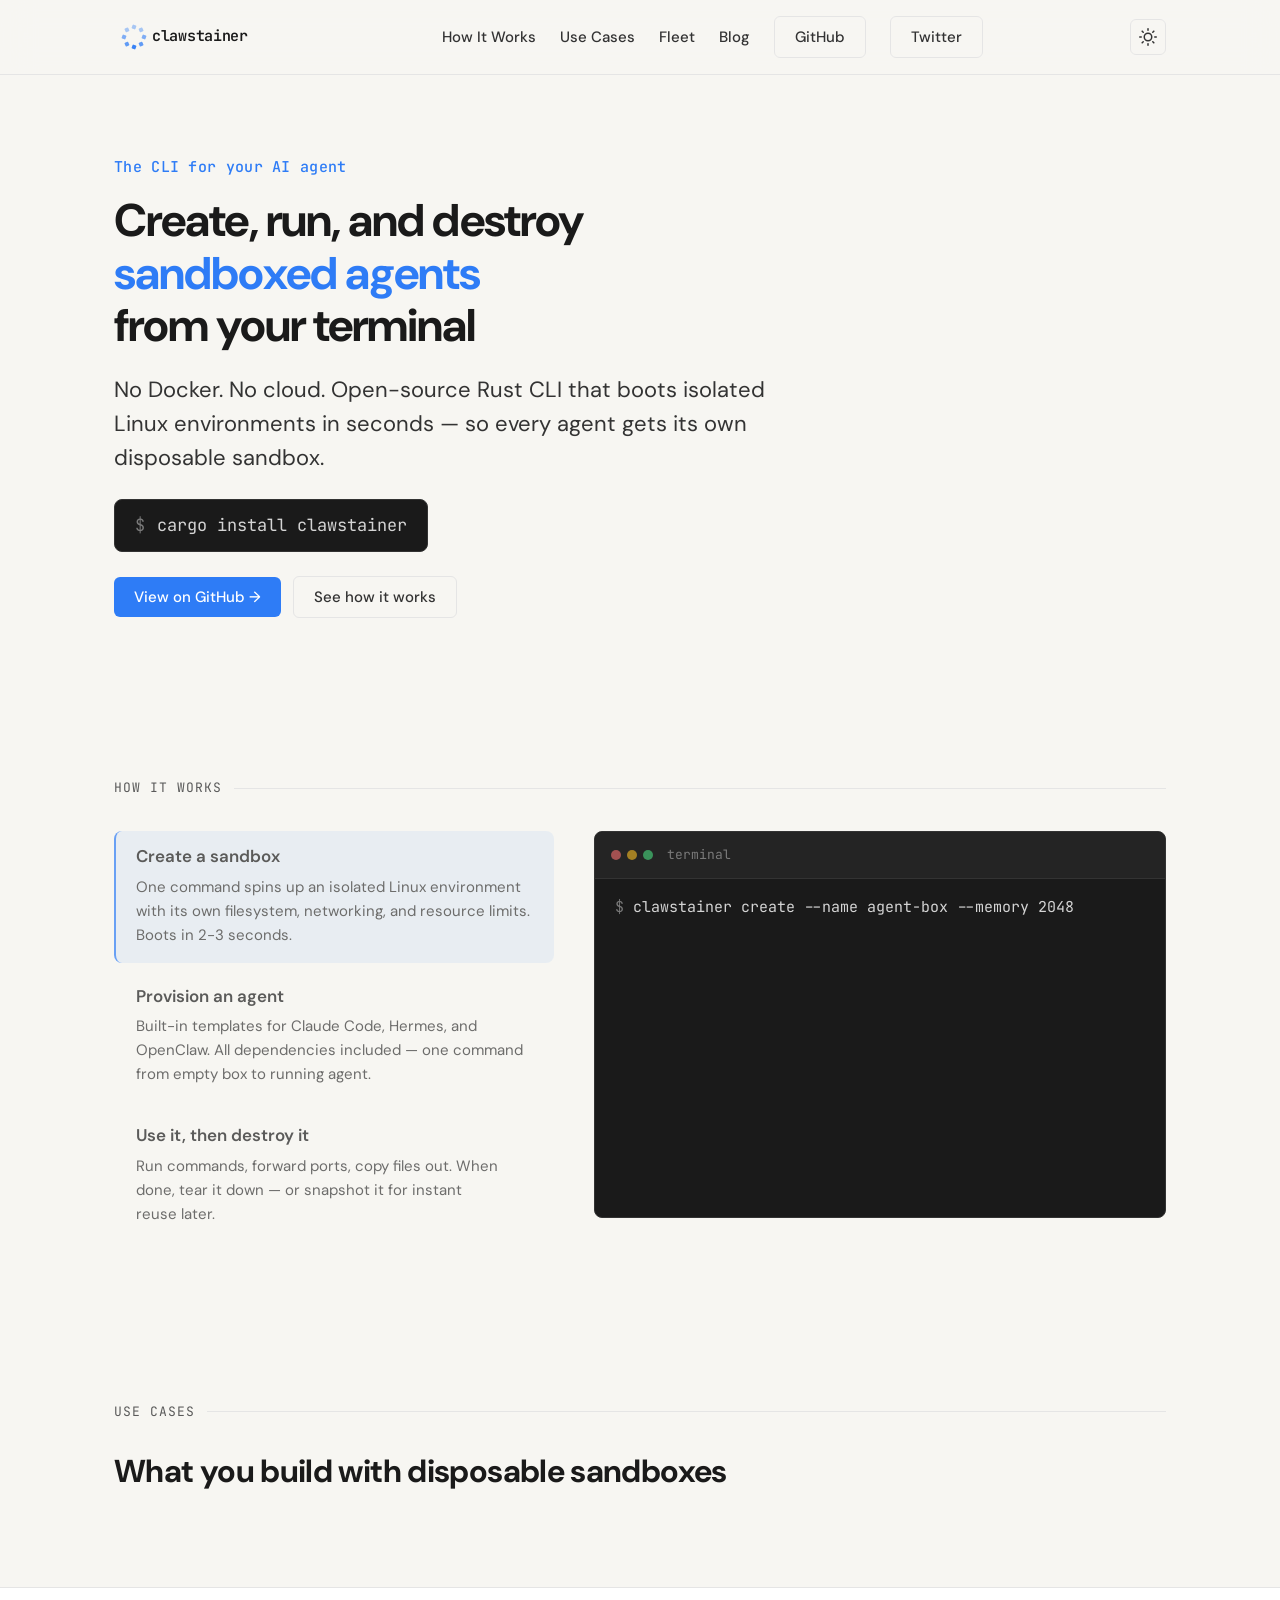
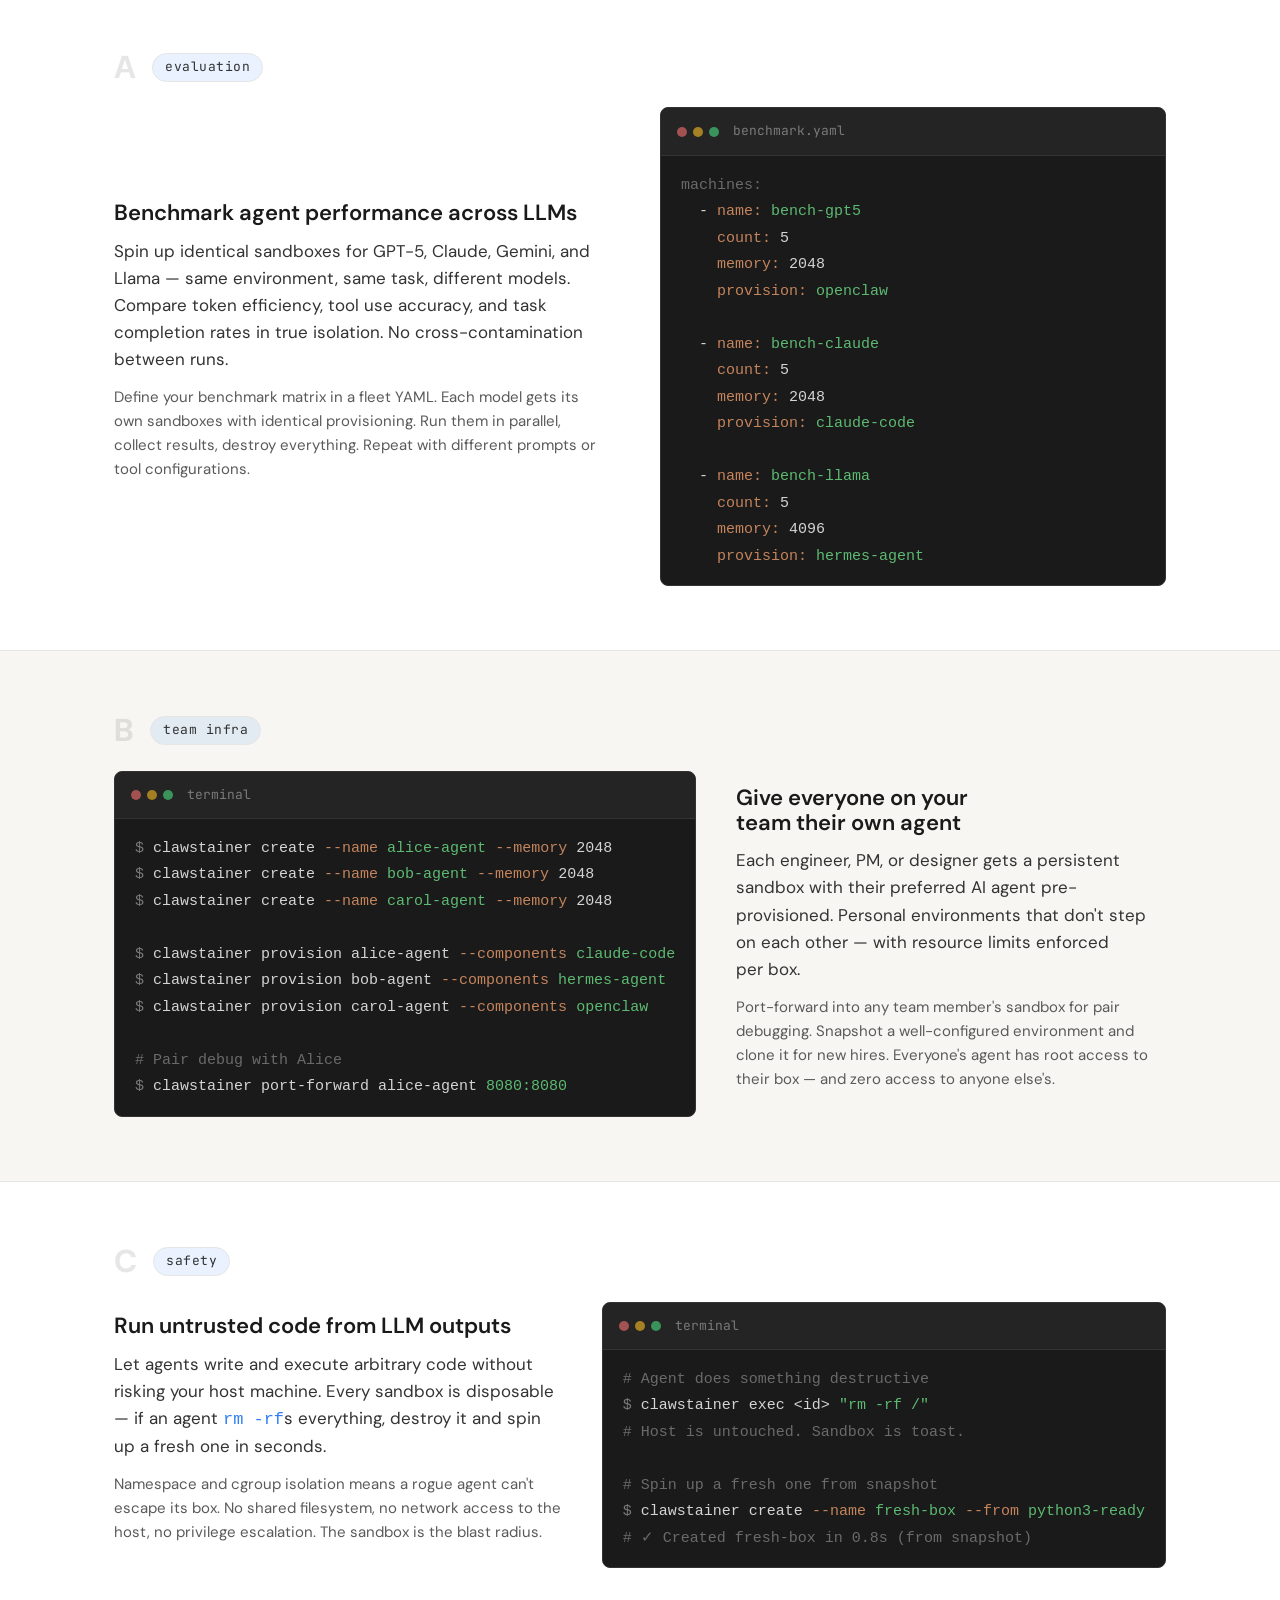
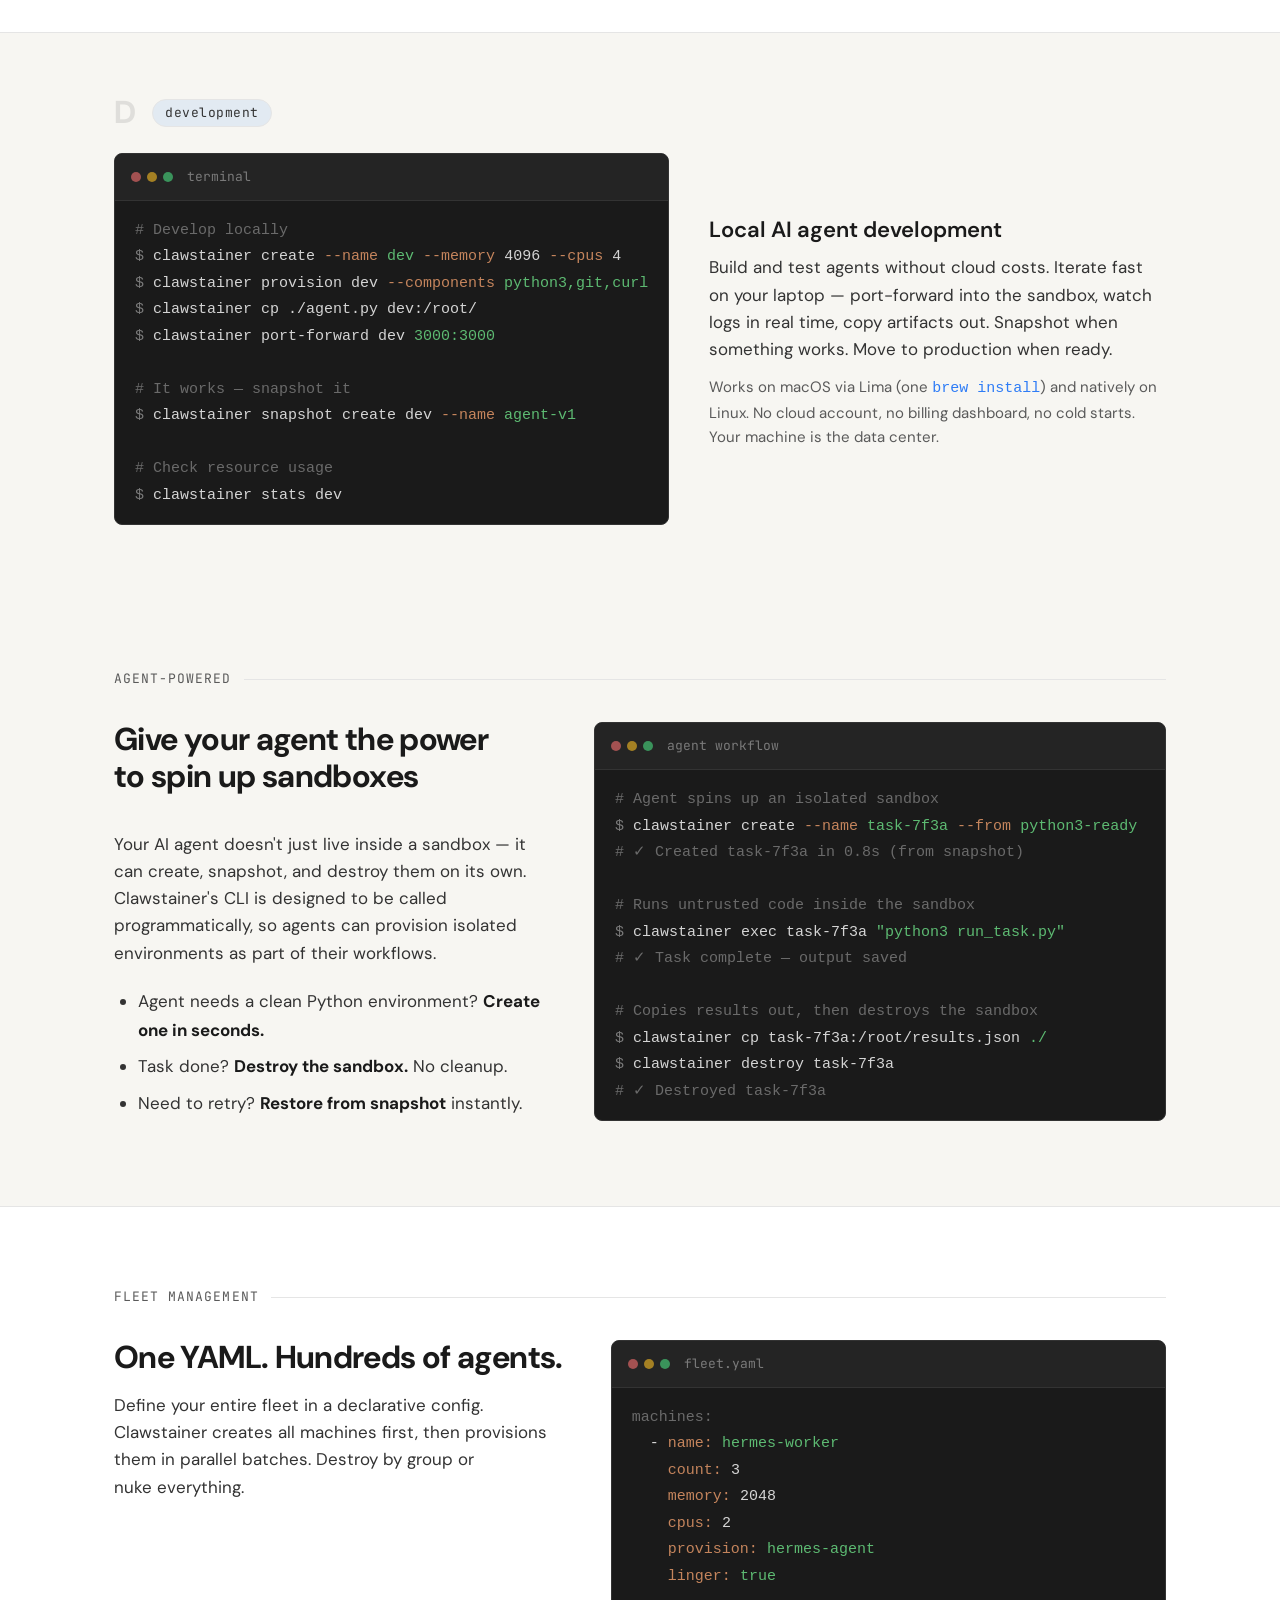
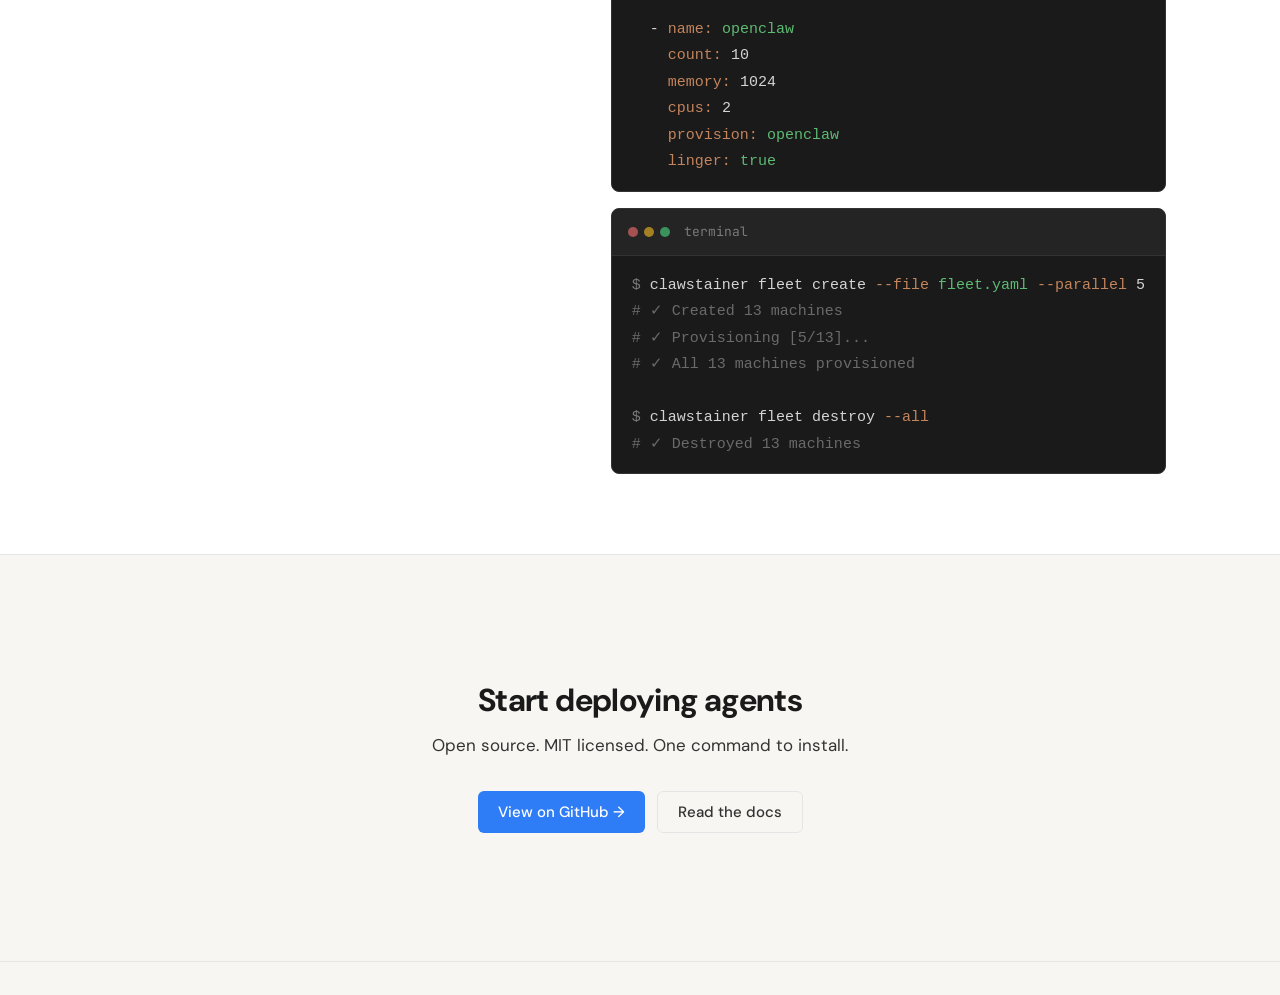
==== commit a3d2b8e9: "Add light/dark theme toggle, unify fonts to DM Sans, add favicon" ====
--- a/index.html
+++ b/index.html
@@ -8,10 +8,19 @@
   <meta property="og:title" content="Clawstainer — The CLI for AI Agent Sandboxes">
   <meta property="og:description" content="One CLI to create, provision, and destroy isolated sandboxes for your AI agents. Built in Rust.">
 
+  <link rel="icon" type="image/svg+xml" href="./favicon.svg">
+
   <!-- Fonts -->
   <link rel="preconnect" href="https://fonts.googleapis.com">
   <link rel="preconnect" href="https://fonts.gstatic.com" crossorigin>
-  <link href="https://fonts.googleapis.com/css2?family=Inter:wght@400;500;600&family=JetBrains+Mono:wght@400;500;600;700&display=swap" rel="stylesheet">
+  <link href="https://fonts.googleapis.com/css2?family=DM+Sans:wght@400;500;600;700&family=Inter:wght@400;500;600&family=JetBrains+Mono:wght@400;500;600;700&display=swap" rel="stylesheet">
+  <script>
+    // Apply saved theme before render to prevent flash
+    (function() {
+      var t = localStorage.getItem('theme');
+      if (t) document.documentElement.setAttribute('data-theme', t);
+    })();
+  </script>
 
   <link rel="stylesheet" href="./base.css">
   <link rel="stylesheet" href="./style.css">
@@ -23,14 +32,16 @@
     <div class="container">
       <a href="#" class="logo-group" aria-label="Clawstainer home">
         <svg width="180" height="40" viewBox="0 0 360 80" aria-hidden="true">
-          <rect x="56.00" y="36.00" width="8.00" height="8.00" rx="1.5" fill="currentColor" opacity="0.60" transform="rotate(22.0 60.00 40.00)"/>
-          <rect x="50.14" y="50.14" width="8.00" height="8.00" rx="1.5" fill="currentColor" opacity="0.75" transform="rotate(67.0 54.14 54.14)"/>
-          <rect x="36.00" y="56.00" width="8.00" height="8.00" rx="1.5" fill="currentColor" opacity="0.95" transform="rotate(112.0 40.00 60.00)"/>
-          <rect x="21.86" y="50.14" width="8.00" height="8.00" rx="1.5" fill="currentColor" opacity="0.75" transform="rotate(157.0 25.86 54.14)"/>
-          <rect x="16.00" y="36.00" width="8.00" height="8.00" rx="1.5" fill="currentColor" opacity="0.60" transform="rotate(202.0 20.00 40.00)"/>
-          <rect x="21.86" y="21.86" width="8.00" height="8.00" rx="1.5" fill="currentColor" opacity="0.40" transform="rotate(247.0 25.86 25.86)"/>
-          <rect x="36.00" y="16.00" width="8.00" height="8.00" rx="1.5" fill="currentColor" opacity="0.40" transform="rotate(292.0 40.00 20.00)"/>
-          <rect x="50.14" y="21.86" width="8.00" height="8.00" rx="1.5" fill="currentColor" opacity="0.40" transform="rotate(337.0 54.14 25.86)"/>
+          <g class="logo-dots">
+            <rect x="56.00" y="36.00" width="8.00" height="8.00" rx="1.5" fill="currentColor" opacity="0.60" transform="rotate(22.0 60.00 40.00)"/>
+            <rect x="50.14" y="50.14" width="8.00" height="8.00" rx="1.5" fill="currentColor" opacity="0.75" transform="rotate(67.0 54.14 54.14)"/>
+            <rect x="36.00" y="56.00" width="8.00" height="8.00" rx="1.5" fill="currentColor" opacity="0.95" transform="rotate(112.0 40.00 60.00)"/>
+            <rect x="21.86" y="50.14" width="8.00" height="8.00" rx="1.5" fill="currentColor" opacity="0.75" transform="rotate(157.0 25.86 54.14)"/>
+            <rect x="16.00" y="36.00" width="8.00" height="8.00" rx="1.5" fill="currentColor" opacity="0.60" transform="rotate(202.0 20.00 40.00)"/>
+            <rect x="21.86" y="21.86" width="8.00" height="8.00" rx="1.5" fill="currentColor" opacity="0.40" transform="rotate(247.0 25.86 25.86)"/>
+            <rect x="36.00" y="16.00" width="8.00" height="8.00" rx="1.5" fill="currentColor" opacity="0.40" transform="rotate(292.0 40.00 20.00)"/>
+            <rect x="50.14" y="21.86" width="8.00" height="8.00" rx="1.5" fill="currentColor" opacity="0.40" transform="rotate(337.0 54.14 25.86)"/>
+          </g>
           <text x="76" y="47" font-family="'JetBrains Mono', monospace" font-size="30" font-weight="600" fill="currentColor" letter-spacing="-0.02em">clawstainer</text>
         </svg>
       </a>
@@ -44,6 +55,10 @@
           <li><a href="https://x.com/clawstainer" target="_blank" rel="noopener noreferrer" class="btn-ghost">Twitter</a></li>
         </ul>
       </nav>
+      <button class="theme-toggle" aria-label="Toggle theme" onclick="toggleTheme()">
+        <svg class="icon-sun" width="18" height="18" viewBox="0 0 24 24" fill="none" stroke="currentColor" stroke-width="2" stroke-linecap="round" stroke-linejoin="round"><circle cx="12" cy="12" r="5"/><line x1="12" y1="1" x2="12" y2="3"/><line x1="12" y1="21" x2="12" y2="23"/><line x1="4.22" y1="4.22" x2="5.64" y2="5.64"/><line x1="18.36" y1="18.36" x2="19.78" y2="19.78"/><line x1="1" y1="12" x2="3" y2="12"/><line x1="21" y1="12" x2="23" y2="12"/><line x1="4.22" y1="19.78" x2="5.64" y2="18.36"/><line x1="18.36" y1="5.64" x2="19.78" y2="4.22"/></svg>
+        <svg class="icon-moon" width="18" height="18" viewBox="0 0 24 24" fill="none" stroke="currentColor" stroke-width="2" stroke-linecap="round" stroke-linejoin="round"><path d="M21 12.79A9 9 0 1 1 11.21 3 7 7 0 0 0 21 12.79z"/></svg>
+      </button>
     </div>
   </header>
 
@@ -527,7 +542,24 @@
     observer.observe(terminal);
   })();
   </script>
-<script data-pplx-inline-edit>
+<script>
+  function toggleTheme() {
+    var root = document.documentElement;
+    var current = root.getAttribute('data-theme');
+    var next;
+    if (current === 'light') {
+      next = 'dark';
+    } else if (current === 'dark') {
+      next = 'light';
+    } else {
+      // No explicit theme — check system preference and toggle opposite
+      next = window.matchMedia('(prefers-color-scheme: light)').matches ? 'dark' : 'light';
+    }
+    root.setAttribute('data-theme', next);
+    localStorage.setItem('theme', next);
+  }
+  </script>
+  <script data-pplx-inline-edit>
 (function(){
   if(window===window.top)return;
   function inlineAll(orig,clone){
--- a/style.css
+++ b/style.css
@@ -46,6 +46,13 @@
   --color-primary:         #56afbe;
   --color-primary-muted:   rgba(86, 175, 190, 0.15);
 
+  /* terminal (stays dark in both themes) */
+  --terminal-bg:           #111113;
+  --terminal-surface:      rgba(255, 255, 255, 0.02);
+  --terminal-border:       rgba(255, 255, 255, 0.08);
+  --terminal-text:         #d4d4d4;
+  --terminal-muted:        #63636e;
+
   /* syntax highlighting only */
   --color-syntax-flag:     #c4845c;
   --color-syntax-string:   #5dba72;
@@ -61,8 +68,8 @@
   --content-default: 960px;
   --content-wide: 1100px;
 
-  --font-display: 'JetBrains Mono', 'Fira Code', monospace;
-  --font-body: 'Inter', -apple-system, system-ui, sans-serif;
+  --font-display: 'DM Sans', 'Inter', -apple-system, system-ui, sans-serif;
+  --font-body: 'DM Sans', 'Inter', -apple-system, system-ui, sans-serif;
   --font-mono: 'JetBrains Mono', 'Fira Code', monospace;
 }
 
@@ -252,15 +259,15 @@
   font-family: var(--font-mono);
   font-size: var(--text-base);
   font-weight: 400;
-  color: var(--color-text);
-  background: var(--color-surface);
-  border: 1px solid var(--color-border);
+  color: var(--terminal-text);
+  background: var(--terminal-bg);
+  border: 1px solid var(--terminal-border);
   border-radius: var(--radius-md);
   padding: var(--space-3) var(--space-5);
 }
 
 .install-prompt {
-  color: var(--color-text-muted);
+  color: var(--terminal-muted);
   user-select: none;
 }
 
@@ -376,15 +383,15 @@
 }
 
 .term-typed {
-  color: var(--color-text-secondary);
+  color: var(--terminal-text);
 }
 
 /* ============================================================
    TERMINAL / CODE BLOCKS
    ============================================================ */
 .terminal {
-  background: var(--color-surface);
-  border: 1px solid var(--color-border);
+  background: var(--terminal-bg);
+  border: 1px solid var(--terminal-border);
   border-radius: var(--radius-md);
   overflow: hidden;
   font-family: var(--font-mono);
@@ -397,15 +404,15 @@
   align-items: center;
   gap: 6px;
   padding: var(--space-3) var(--space-4);
-  background: rgba(255, 255, 255, 0.02);
-  border-bottom: 1px solid var(--color-border);
+  background: var(--terminal-surface);
+  border-bottom: 1px solid var(--terminal-border);
 }
 
 .terminal-dot {
   width: 10px;
   height: 10px;
   border-radius: 50%;
-  background: var(--color-text-muted);
+  background: var(--terminal-muted);
   opacity: 0.3;
 }
 
@@ -415,7 +422,7 @@
 
 .terminal-title {
   font-size: var(--text-xs);
-  color: var(--color-text-muted);
+  color: var(--terminal-muted);
   margin-left: var(--space-2);
 }
 
@@ -425,12 +432,12 @@
 }
 
 .terminal-body code {
-  color: var(--color-text-secondary);
+  color: var(--terminal-text);
   white-space: pre;
 }
 
 .terminal-body .prompt {
-  color: var(--color-text-muted);
+  color: var(--terminal-muted);
   user-select: none;
 }
 
@@ -865,8 +872,8 @@
 
 /* --- Code blocks in articles --- */
 .post-body pre {
-  background: var(--color-surface);
-  border: 1px solid var(--color-border);
+  background: var(--terminal-bg);
+  border: 1px solid var(--terminal-border);
   border-radius: var(--radius-md);
   padding: var(--space-5);
   margin-bottom: var(--space-5);
@@ -877,7 +884,7 @@
 .post-body pre code {
   font-family: var(--font-mono);
   font-size: var(--text-sm);
-  color: var(--color-text-secondary);
+  color: var(--terminal-text);
   line-height: 1.7;
   white-space: pre;
 }
@@ -894,15 +901,15 @@
 
 /* --- ASCII diagram block --- */
 .post-body .diagram {
-  background: var(--color-surface);
-  border: 1px solid var(--color-border);
+  background: var(--terminal-bg);
+  border: 1px solid var(--terminal-border);
   border-radius: var(--radius-md);
   padding: var(--space-5);
   margin-bottom: var(--space-5);
   overflow-x: auto;
   font-family: var(--font-mono);
   font-size: var(--text-sm);
-  color: var(--color-text-secondary);
+  color: var(--terminal-text);
   line-height: 1.5;
   white-space: pre;
 }
@@ -964,6 +971,303 @@
 }
 
 /* ============================================================
+   LIGHT THEME
+   ============================================================ */
+[data-theme="light"] {
+  --color-bg:              #F7F6F2;
+  --color-surface:         #FFFFFF;
+  --color-surface-2:       #F0EFE9;
+  --color-border:          #E5E5E5;
+  --color-divider:         #E5E5E5;
+
+  --color-text:            #1A1A1A;
+  --color-text-secondary:  #333333;
+  --color-text-muted:      #5A5A5A;
+
+  --color-primary:         #2E7CF6;
+  --color-primary-muted:   rgba(46, 124, 246, 0.10);
+
+  --terminal-bg:           #1A1A1A;
+  --terminal-surface:      #242424;
+  --terminal-border:       #333333;
+  --terminal-text:         #D4D4D4;
+  --terminal-muted:        #7A7A7A;
+  --color-syntax-comment:  #6A6A6A;
+}
+
+/* Auto-detect system preference when no explicit theme is set */
+@media (prefers-color-scheme: light) {
+  :root:not([data-theme="dark"]) {
+    --color-bg:              #F7F6F2;
+    --color-surface:         #FFFFFF;
+    --color-surface-2:       #F0EFE9;
+    --color-border:          #E5E5E5;
+    --color-divider:         #E5E5E5;
+
+    --color-text:            #1A1A1A;
+    --color-text-secondary:  #333333;
+    --color-text-muted:      #5A5A5A;
+
+    --color-primary:         #2E7CF6;
+    --color-primary-muted:   rgba(46, 124, 246, 0.10);
+
+    --terminal-bg:           #1A1A1A;
+    --terminal-surface:      #242424;
+    --terminal-border:       #333333;
+    --terminal-text:         #D4D4D4;
+    --terminal-muted:        #7A7A7A;
+    --color-syntax-comment:  #6A6A6A;
+
+    --font-display: 'DM Sans', 'Inter', -apple-system, system-ui, sans-serif;
+    --font-body:    'DM Sans', 'Inter', -apple-system, system-ui, sans-serif;
+  }
+}
+
+/* --- Light theme component overrides --- */
+[data-theme="light"] .site-header,
+:root:not([data-theme="dark"]) .site-header {
+  background: rgba(247, 246, 242, 0.85);
+}
+
+[data-theme="light"] .btn-primary,
+:root:not([data-theme="dark"]) .btn-primary {
+  color: #FFFFFF;
+  background: var(--color-primary);
+  font-family: var(--font-body);
+}
+
+[data-theme="light"] .btn-ghost,
+:root:not([data-theme="dark"]) .btn-ghost {
+  font-family: var(--font-body);
+}
+
+[data-theme="light"] .btn-ghost:hover,
+:root:not([data-theme="dark"]) .btn-ghost:hover {
+  border-color: var(--color-text-muted);
+}
+
+[data-theme="light"] .how-step,
+:root:not([data-theme="dark"]) .how-step {
+  opacity: 0.7;
+}
+
+[data-theme="light"] .how-step--active,
+:root:not([data-theme="dark"]) .how-step--active {
+  background: var(--color-primary-muted);
+}
+
+[data-theme="light"] .how-step h3,
+:root:not([data-theme="dark"]) .how-step h3 {
+  font-weight: 600;
+}
+
+[data-theme="light"] .use-case-tag,
+:root:not([data-theme="dark"]) .use-case-tag {
+  background: var(--color-primary-muted);
+}
+
+[data-theme="light"] .use-case-text h3,
+:root:not([data-theme="dark"]) .use-case-text h3 {
+  font-weight: 600;
+}
+
+[data-theme="light"] .hero h1,
+:root:not([data-theme="dark"]) .hero h1 {
+  font-weight: 700;
+}
+
+[data-theme="light"] .hero-kicker,
+:root:not([data-theme="dark"]) .hero-kicker {
+  font-size: var(--text-sm);
+}
+
+[data-theme="light"] .section-heading,
+:root:not([data-theme="dark"]) .section-heading {
+  font-weight: 700;
+}
+
+[data-theme="light"] .nav-links a,
+:root:not([data-theme="dark"]) .nav-links a {
+  font-weight: 500;
+}
+
+[data-theme="light"] .uc-number,
+:root:not([data-theme="dark"]) .uc-number {
+  font-family: var(--font-display);
+  font-weight: 700;
+  opacity: 0.15;
+}
+
+[data-theme="light"] .footer-text,
+:root:not([data-theme="dark"]) .footer-text {
+  font-family: var(--font-body);
+}
+
+[data-theme="light"] .blog-entry:hover,
+:root:not([data-theme="dark"]) .blog-entry:hover {
+  background: rgba(46, 124, 246, 0.03);
+}
+
+[data-theme="light"] .blog-entry:hover h2,
+:root:not([data-theme="dark"]) .blog-entry:hover h2 {
+  color: var(--color-primary);
+}
+
+[data-theme="light"] .blog-entry h2,
+:root:not([data-theme="dark"]) .blog-entry h2 {
+  font-weight: 600;
+}
+
+[data-theme="light"] .post-body h2,
+:root:not([data-theme="dark"]) .post-body h2 {
+  font-weight: 600;
+}
+
+[data-theme="light"] .post-body p code,
+[data-theme="light"] .post-body li code,
+:root:not([data-theme="dark"]) .post-body p code,
+:root:not([data-theme="dark"]) .post-body li code {
+  background: rgba(46, 124, 246, 0.08);
+}
+
+[data-theme="light"] .post-body a,
+:root:not([data-theme="dark"]) .post-body a {
+  text-decoration-color: rgba(46, 124, 246, 0.3);
+}
+
+[data-theme="light"] .post-footer-links a,
+:root:not([data-theme="dark"]) .post-footer-links a {
+  color: var(--color-primary);
+}
+
+[data-theme="light"] .post-footer-links a:hover,
+:root:not([data-theme="dark"]) .post-footer-links a:hover {
+  color: #1B4DB3;
+}
+
+[data-theme="light"] .cta-section h2,
+:root:not([data-theme="dark"]) .cta-section h2 {
+  font-weight: 700;
+}
+
+/* Logo icon: use blue shades in light mode */
+[data-theme="light"] .logo-dots,
+:root:not([data-theme="dark"]) .logo-dots {
+  color: #2E7CF6;
+}
+
+/* Theme toggle button */
+.theme-toggle {
+  display: inline-flex;
+  align-items: center;
+  justify-content: center;
+  width: 36px;
+  height: 36px;
+  border-radius: var(--radius-sm);
+  border: 1px solid var(--color-border);
+  background: transparent;
+  color: var(--color-text-secondary);
+  cursor: pointer;
+  transition: border-color var(--transition-fast), color var(--transition-fast);
+}
+
+.theme-toggle:hover {
+  border-color: var(--color-text-muted);
+  color: var(--color-text);
+}
+
+.theme-toggle .icon-sun { display: none; }
+.theme-toggle .icon-moon { display: block; }
+[data-theme="light"] .theme-toggle .icon-sun { display: block; }
+[data-theme="light"] .theme-toggle .icon-moon { display: none; }
+
+/* Auto light preference */
+@media (prefers-color-scheme: light) {
+  :root:not([data-theme="dark"]) .site-header {
+    background: rgba(247, 246, 242, 0.85);
+  }
+  :root:not([data-theme="dark"]) .btn-primary {
+    color: #FFFFFF;
+    background: var(--color-primary);
+    font-family: var(--font-body);
+  }
+  :root:not([data-theme="dark"]) .btn-ghost {
+    font-family: var(--font-body);
+  }
+  :root:not([data-theme="dark"]) .btn-ghost:hover {
+    border-color: var(--color-text-muted);
+  }
+  :root:not([data-theme="dark"]) .how-step {
+    opacity: 0.7;
+  }
+  :root:not([data-theme="dark"]) .how-step--active {
+    background: var(--color-primary-muted);
+  }
+  :root:not([data-theme="dark"]) .how-step h3 {
+    font-weight: 600;
+  }
+  :root:not([data-theme="dark"]) .use-case-tag {
+    background: var(--color-primary-muted);
+  }
+  :root:not([data-theme="dark"]) .use-case-text h3 {
+    font-weight: 600;
+  }
+  :root:not([data-theme="dark"]) .hero h1 {
+    font-weight: 700;
+  }
+  :root:not([data-theme="dark"]) .hero-kicker {
+    font-size: var(--text-sm);
+  }
+  :root:not([data-theme="dark"]) .section-heading {
+    font-weight: 700;
+  }
+  :root:not([data-theme="dark"]) .nav-links a {
+    font-weight: 500;
+  }
+  :root:not([data-theme="dark"]) .uc-number {
+    font-family: var(--font-display);
+    font-weight: 700;
+    opacity: 0.15;
+  }
+  :root:not([data-theme="dark"]) .footer-text {
+    font-family: var(--font-body);
+  }
+  :root:not([data-theme="dark"]) .blog-entry:hover {
+    background: rgba(46, 124, 246, 0.03);
+  }
+  :root:not([data-theme="dark"]) .blog-entry:hover h2 {
+    color: var(--color-primary);
+  }
+  :root:not([data-theme="dark"]) .blog-entry h2 {
+    font-weight: 600;
+  }
+  :root:not([data-theme="dark"]) .post-body h2 {
+    font-weight: 600;
+  }
+  :root:not([data-theme="dark"]) .post-body p code,
+  :root:not([data-theme="dark"]) .post-body li code {
+    background: rgba(46, 124, 246, 0.08);
+  }
+  :root:not([data-theme="dark"]) .post-body a {
+    text-decoration-color: rgba(46, 124, 246, 0.3);
+  }
+  :root:not([data-theme="dark"]) .post-footer-links a {
+    color: var(--color-primary);
+  }
+  :root:not([data-theme="dark"]) .post-footer-links a:hover {
+    color: #1B4DB3;
+  }
+  :root:not([data-theme="dark"]) .cta-section h2 {
+    font-weight: 700;
+  }
+  :root:not([data-theme="dark"]) .logo-dots {
+    color: #2E7CF6;
+  }
+  :root:not([data-theme="dark"]) .theme-toggle .icon-sun { display: block; }
+  :root:not([data-theme="dark"]) .theme-toggle .icon-moon { display: none; }
+}
+
+/* ============================================================
    MOBILE
    ============================================================ */
 @media (max-width: 767px) {
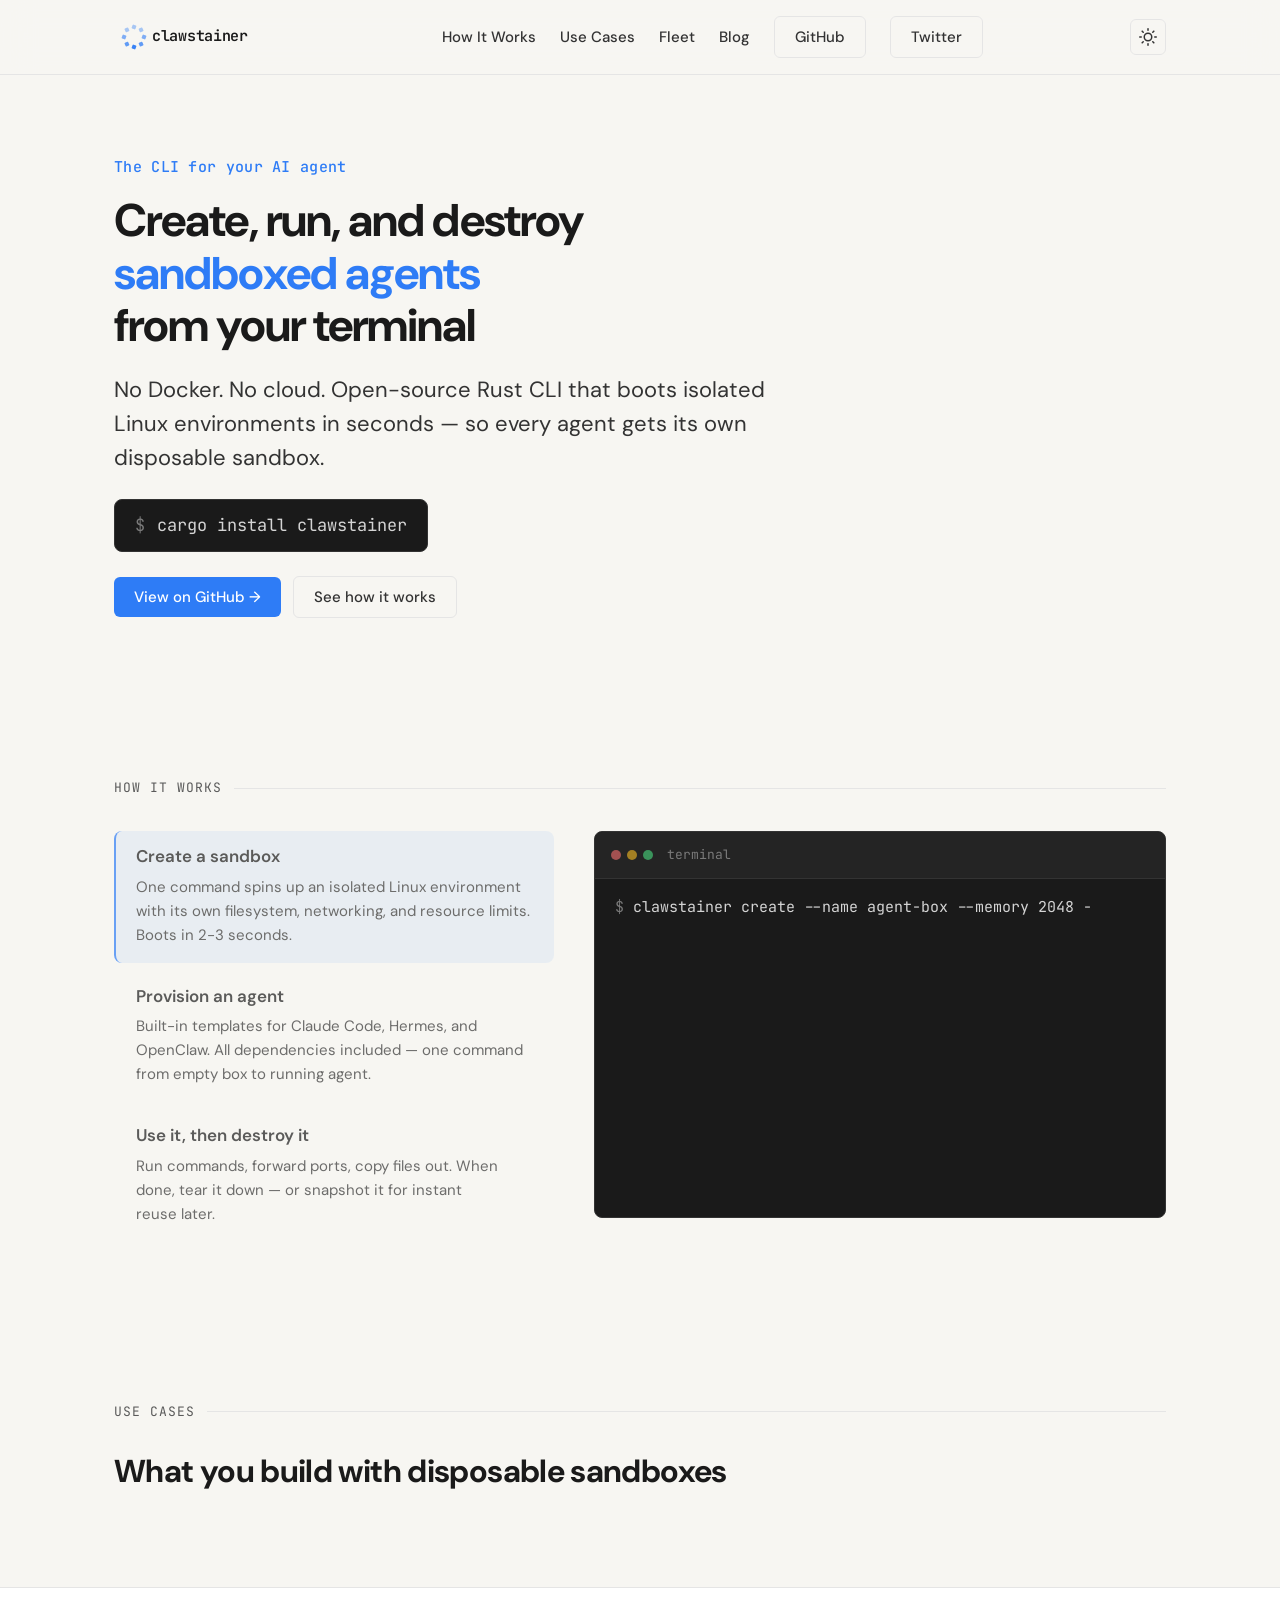
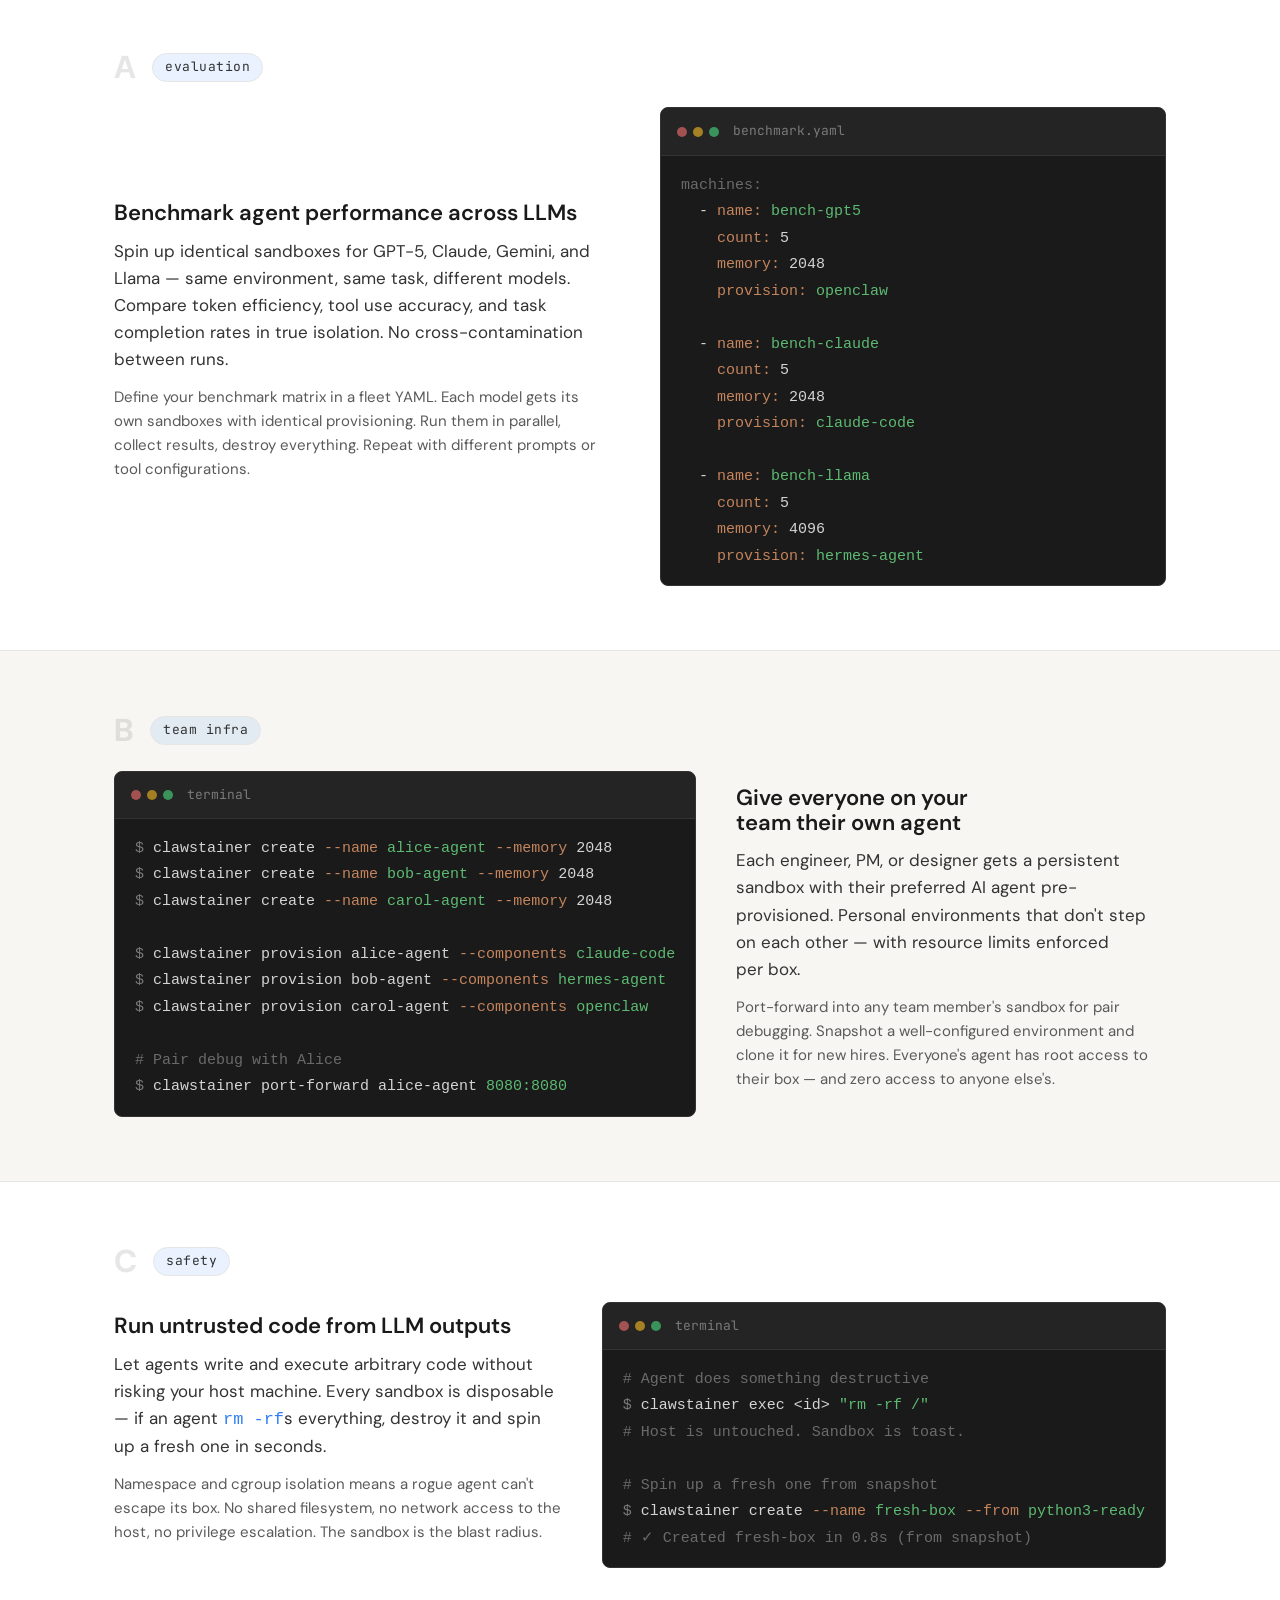
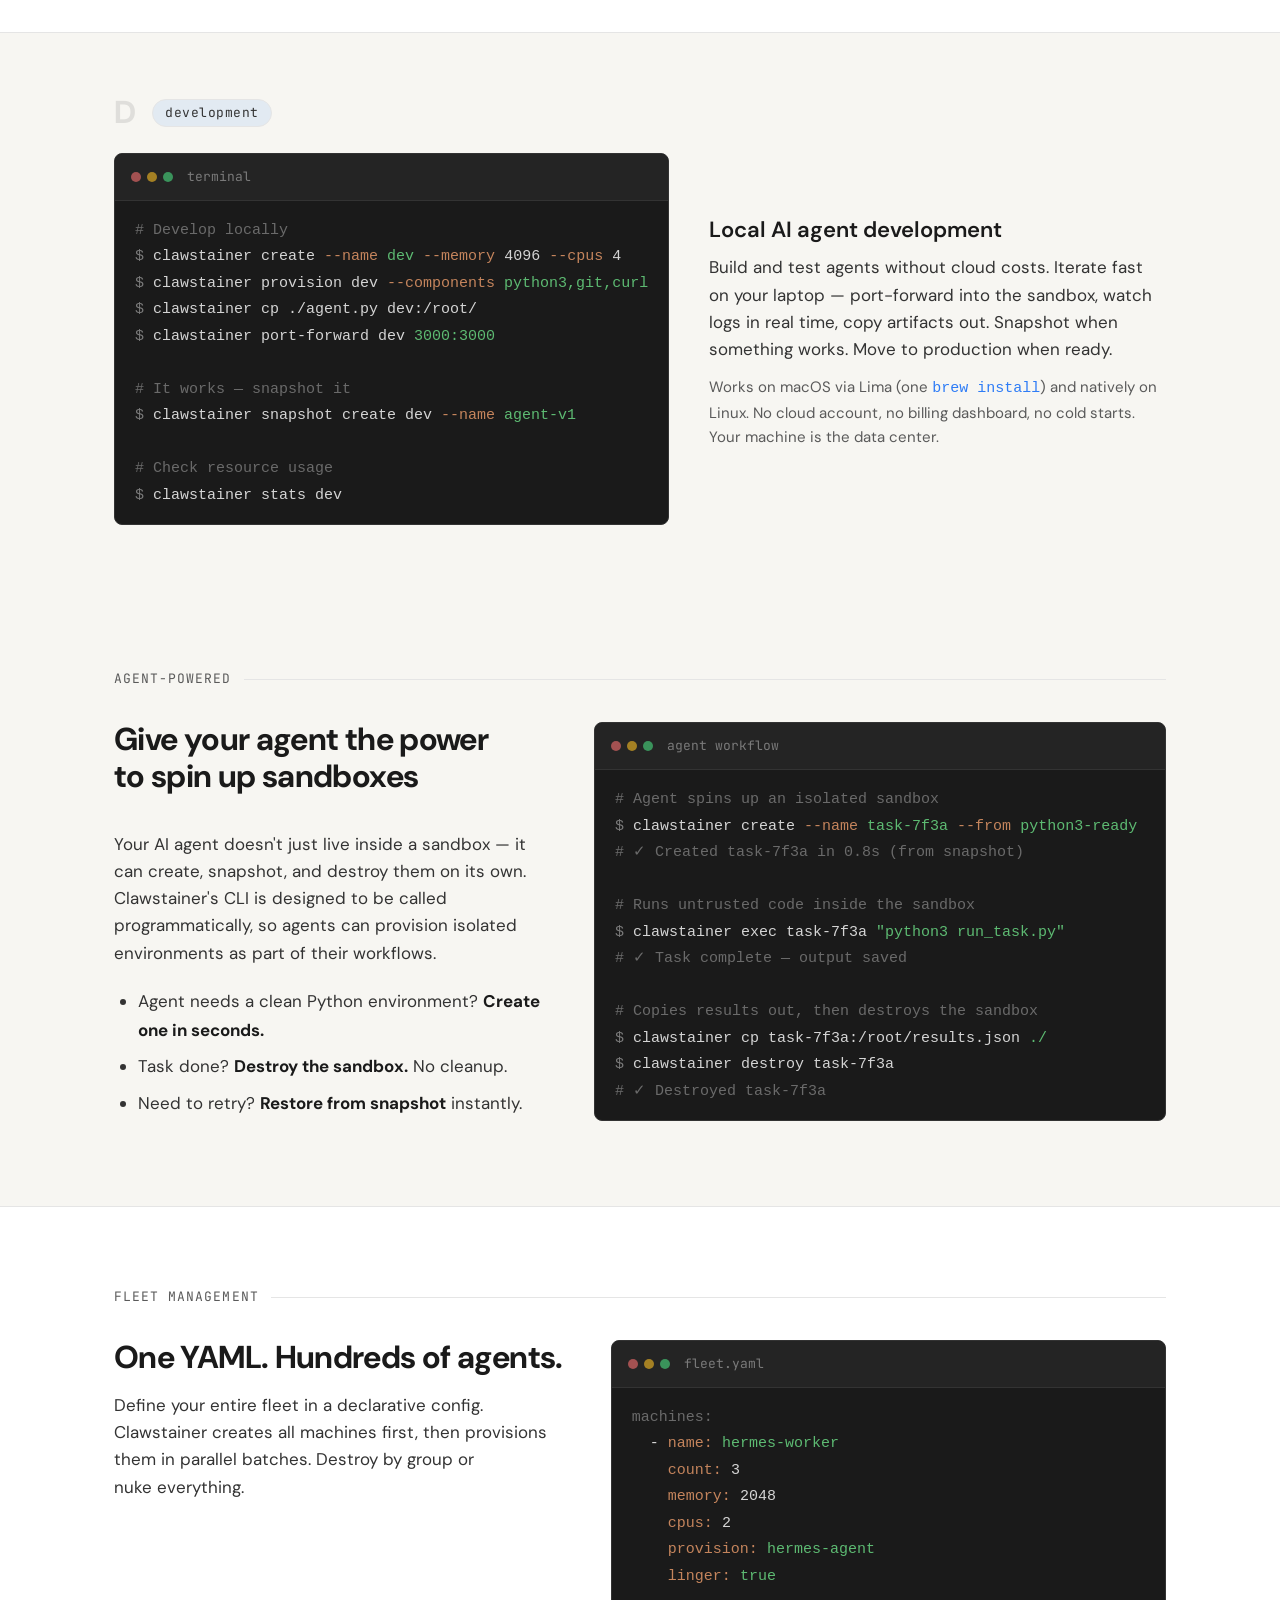
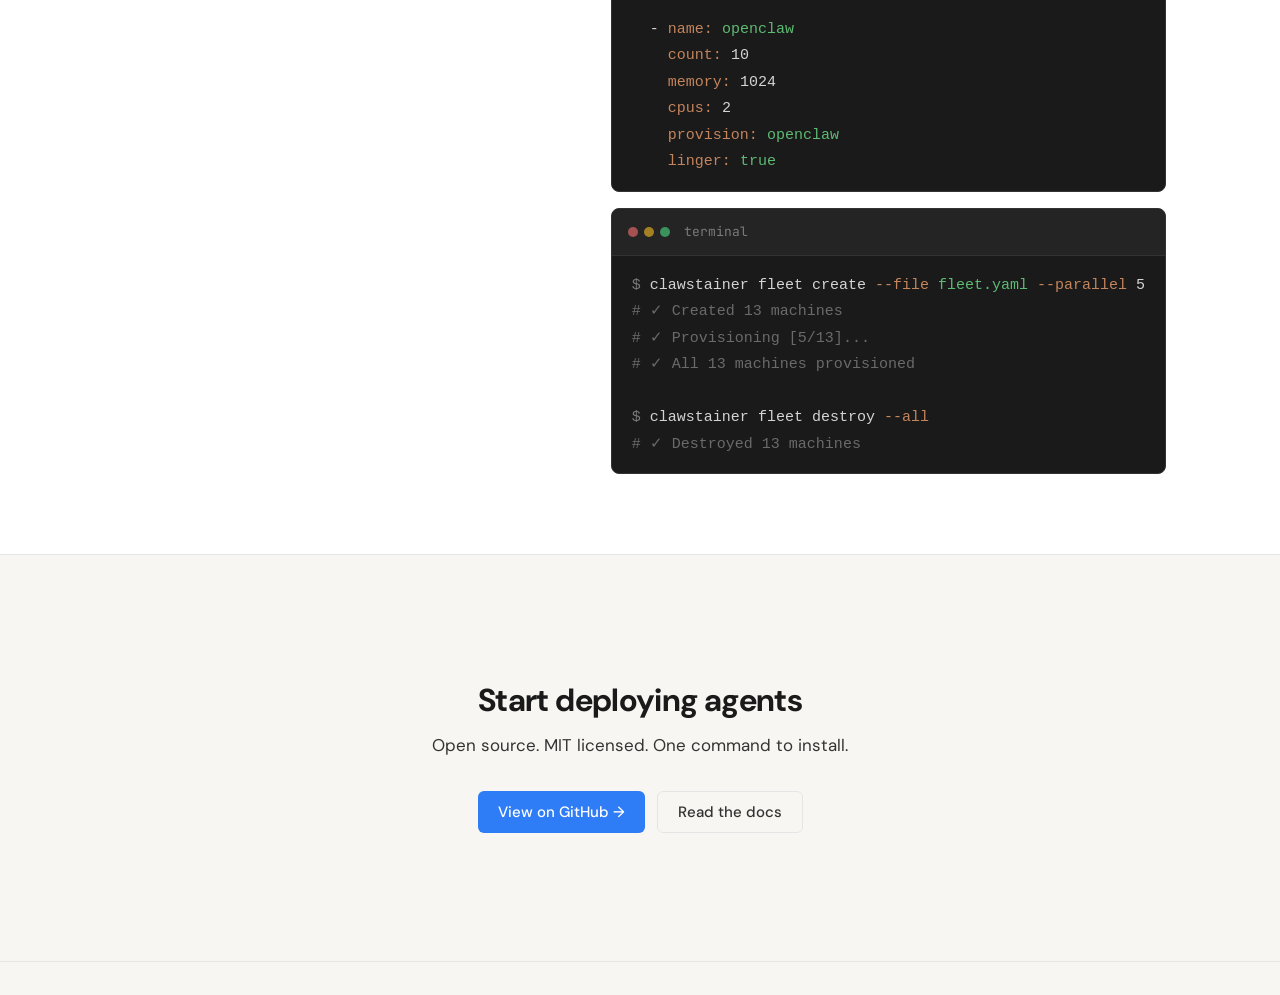
==== commit 7eb432af: "Add skills reference page, fix mobile layout, add Skills/Twitter to footers" ====
--- a/index.html
+++ b/index.html
@@ -439,6 +439,7 @@
       <ul class="footer-links" role="list">
         <li><a href="https://github.com/friscobrisco/clawstainer" target="_blank" rel="noopener noreferrer">GitHub</a></li>
         <li><a href="https://github.com/friscobrisco/clawstainer/blob/main/docs.md" target="_blank" rel="noopener noreferrer">Docs</a></li>
+        <li><a href="./skills.html">Skills</a></li>
         <li><a href="https://x.com/clawstainer" target="_blank" rel="noopener noreferrer">Twitter</a></li>
       </ul>
     </div>
--- a/style.css
+++ b/style.css
@@ -1283,7 +1283,25 @@
     font-size: var(--text-base);
   }
 
+  .hero-actions {
+    flex-direction: column;
+    align-items: flex-start;
+  }
+
+  .install-cmd {
+    font-size: var(--text-sm);
+    word-break: break-all;
+  }
+
   .how-step {
+    padding: var(--space-3) var(--space-4);
+  }
+
+  .terminal {
+    font-size: var(--text-xs);
+  }
+
+  .terminal-body {
     padding: var(--space-3) var(--space-4);
   }
 
@@ -1306,7 +1324,43 @@
     padding: var(--space-3);
   }
 
+  .post-body .table-wrap {
+    font-size: var(--text-xs);
+  }
+
   .blog-entry h2 {
     font-size: var(--text-base);
   }
-}
+
+  .footer-links {
+    gap: var(--space-4);
+    flex-wrap: wrap;
+  }
+
+  .site-footer .container {
+    flex-direction: column;
+    align-items: flex-start;
+    gap: var(--space-3);
+  }
+
+  .use-case {
+    gap: var(--space-5);
+  }
+
+  .fleet-layout {
+    gap: var(--space-6);
+  }
+
+  .section-heading {
+    font-size: var(--text-lg);
+  }
+
+  .cta-section h2 {
+    font-size: var(--text-lg);
+  }
+
+  .cta-actions {
+    flex-direction: column;
+    align-items: center;
+  }
+}
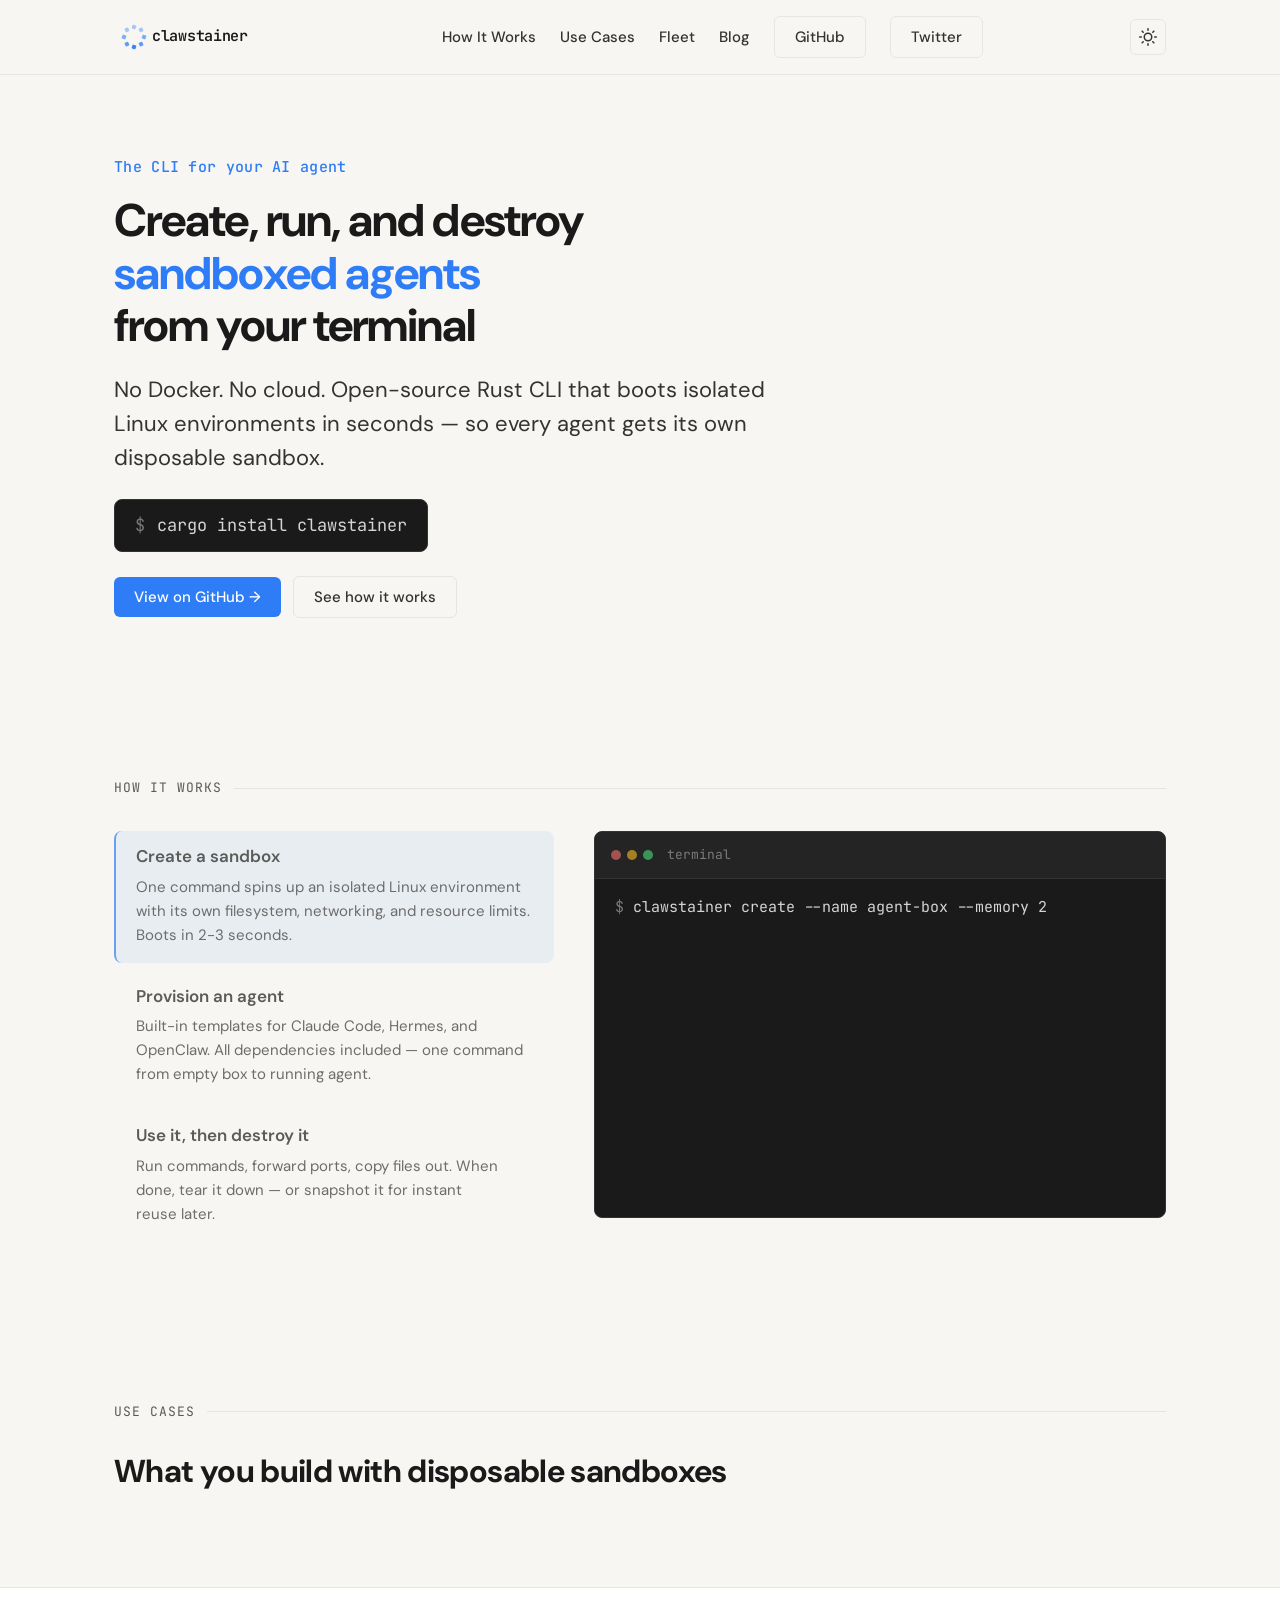
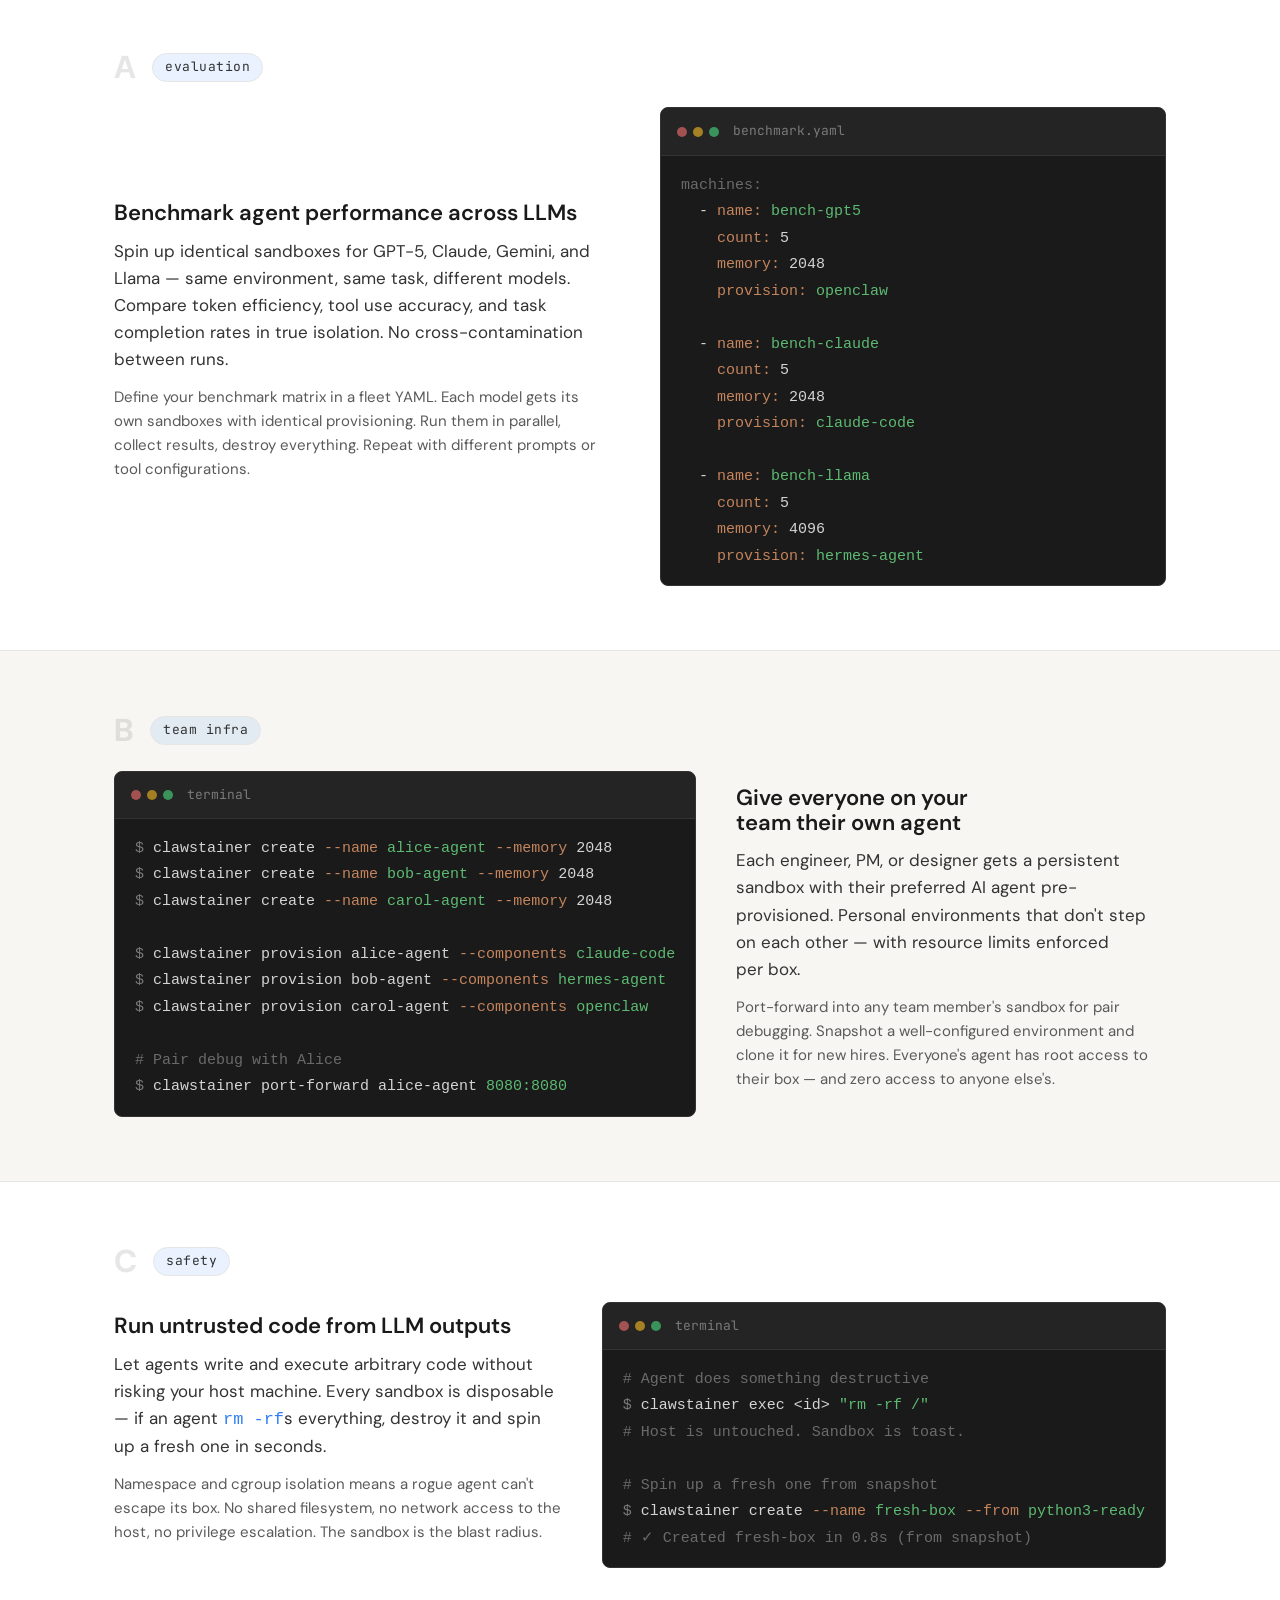
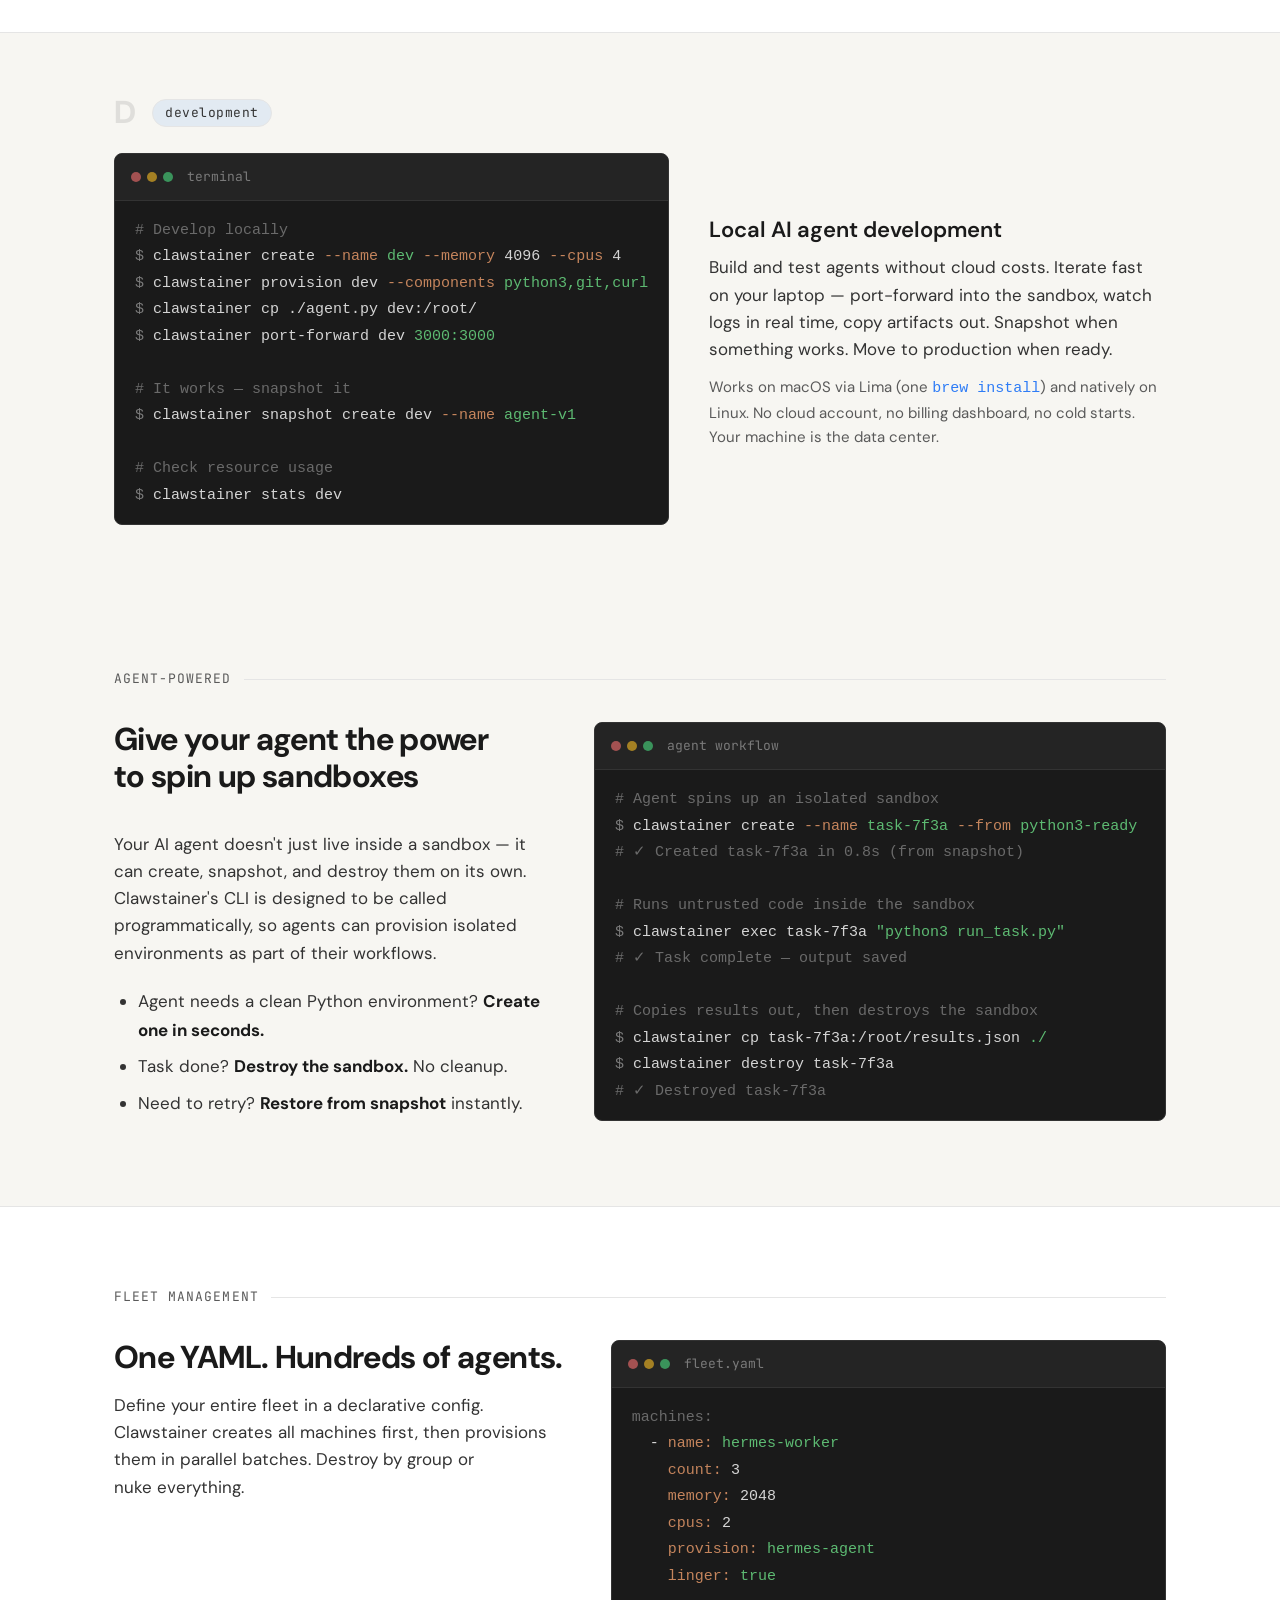
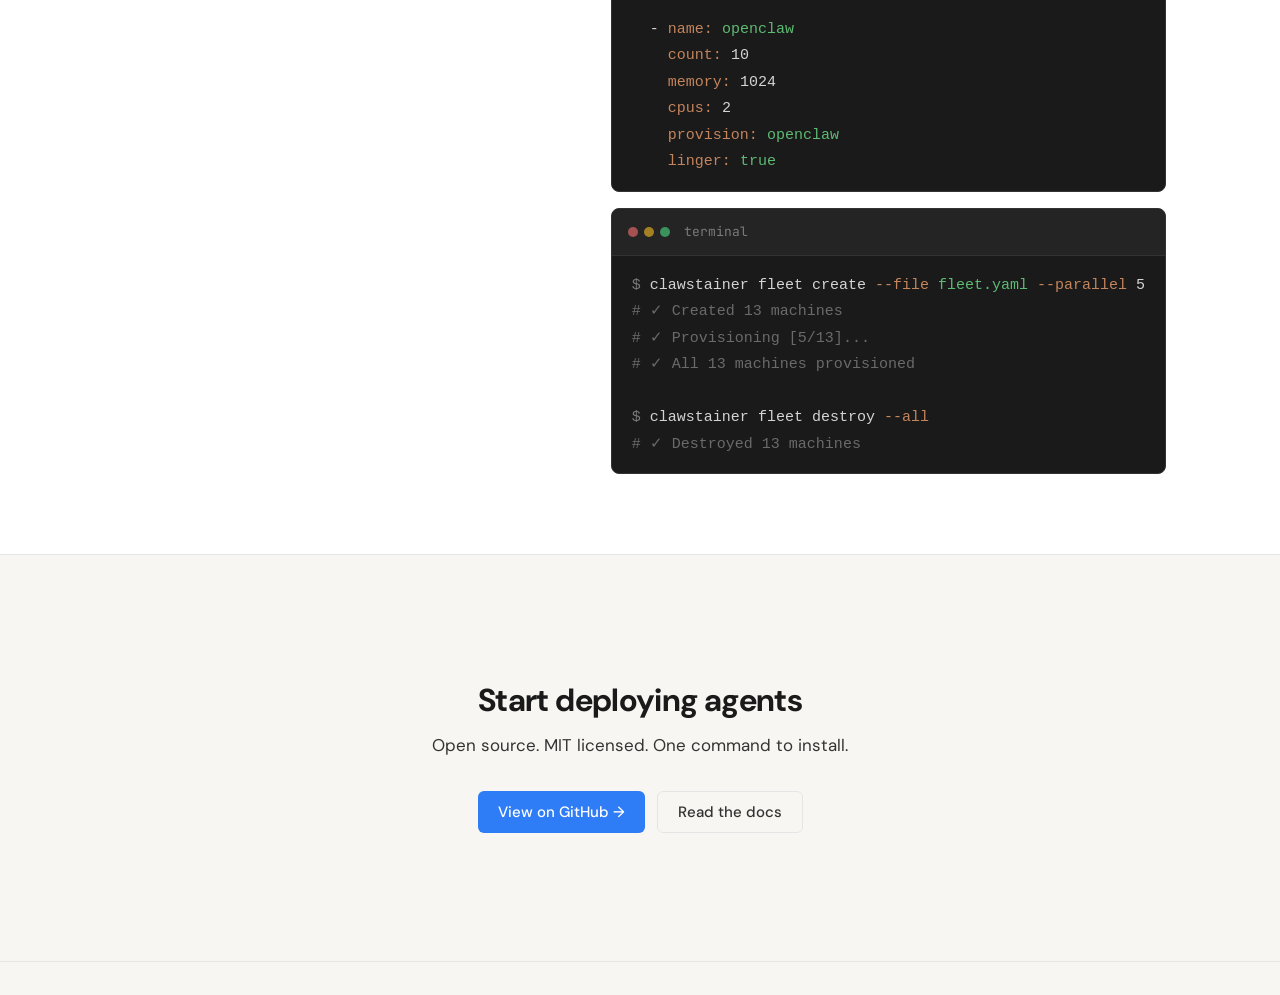
==== commit a0b43c4d: "Fix mobile menu for Safari: use flow layout instead of absolute positioning" ====
--- a/index.html
+++ b/index.html
@@ -55,6 +55,9 @@
           <li><a href="https://x.com/clawstainer" target="_blank" rel="noopener noreferrer" class="btn-ghost">Twitter</a></li>
         </ul>
       </nav>
+      <button class="menu-toggle" aria-label="Toggle menu" onclick="this.previousElementSibling.classList.toggle('open')">
+        <svg width="24" height="24" viewBox="0 0 24 24" fill="none" stroke="currentColor" stroke-width="2" stroke-linecap="round" stroke-linejoin="round"><line x1="3" y1="6" x2="21" y2="6"/><line x1="3" y1="12" x2="21" y2="12"/><line x1="3" y1="18" x2="21" y2="18"/></svg>
+      </button>
       <button class="theme-toggle" aria-label="Toggle theme" onclick="toggleTheme()">
         <svg class="icon-sun" width="18" height="18" viewBox="0 0 24 24" fill="none" stroke="currentColor" stroke-width="2" stroke-linecap="round" stroke-linejoin="round"><circle cx="12" cy="12" r="5"/><line x1="12" y1="1" x2="12" y2="3"/><line x1="12" y1="21" x2="12" y2="23"/><line x1="4.22" y1="4.22" x2="5.64" y2="5.64"/><line x1="18.36" y1="18.36" x2="19.78" y2="19.78"/><line x1="1" y1="12" x2="3" y2="12"/><line x1="21" y1="12" x2="23" y2="12"/><line x1="4.22" y1="19.78" x2="5.64" y2="18.36"/><line x1="18.36" y1="5.64" x2="19.78" y2="4.22"/></svg>
         <svg class="icon-moon" width="18" height="18" viewBox="0 0 24 24" fill="none" stroke="currentColor" stroke-width="2" stroke-linecap="round" stroke-linejoin="round"><path d="M21 12.79A9 9 0 1 1 11.21 3 7 7 0 0 0 21 12.79z"/></svg>
--- a/style.css
+++ b/style.css
@@ -150,6 +150,21 @@
   color: var(--color-text);
 }
 
+/* Hamburger / mobile menu toggle */
+.menu-toggle {
+  display: none;
+  background: none;
+  border: none;
+  color: var(--color-text);
+  cursor: pointer;
+  padding: var(--space-2);
+  -webkit-tap-highlight-color: transparent;
+}
+
+.menu-toggle svg {
+  display: block;
+}
+
 /* ============================================================
    BUTTONS
    ============================================================ */
@@ -1271,8 +1286,40 @@
    MOBILE
    ============================================================ */
 @media (max-width: 767px) {
+  .menu-toggle {
+    display: block;
+  }
+
+  .site-header .container {
+    flex-wrap: wrap;
+  }
+
+  .site-header nav {
+    display: none;
+    order: 4;
+    width: 100%;
+    border-top: 1px solid var(--color-border);
+    margin-top: var(--space-4);
+  }
+
+  .site-header nav.open {
+    display: block;
+  }
+
   .nav-links {
-    display: none;
+    flex-direction: column;
+    align-items: stretch;
+    gap: 0;
+    padding: var(--space-2) 0;
+  }
+
+  .nav-links li + li {
+    border-top: 1px solid var(--color-border);
+  }
+
+  .nav-links a {
+    display: block;
+    padding: var(--space-3) var(--space-2);
   }
 
   .hero h1 {
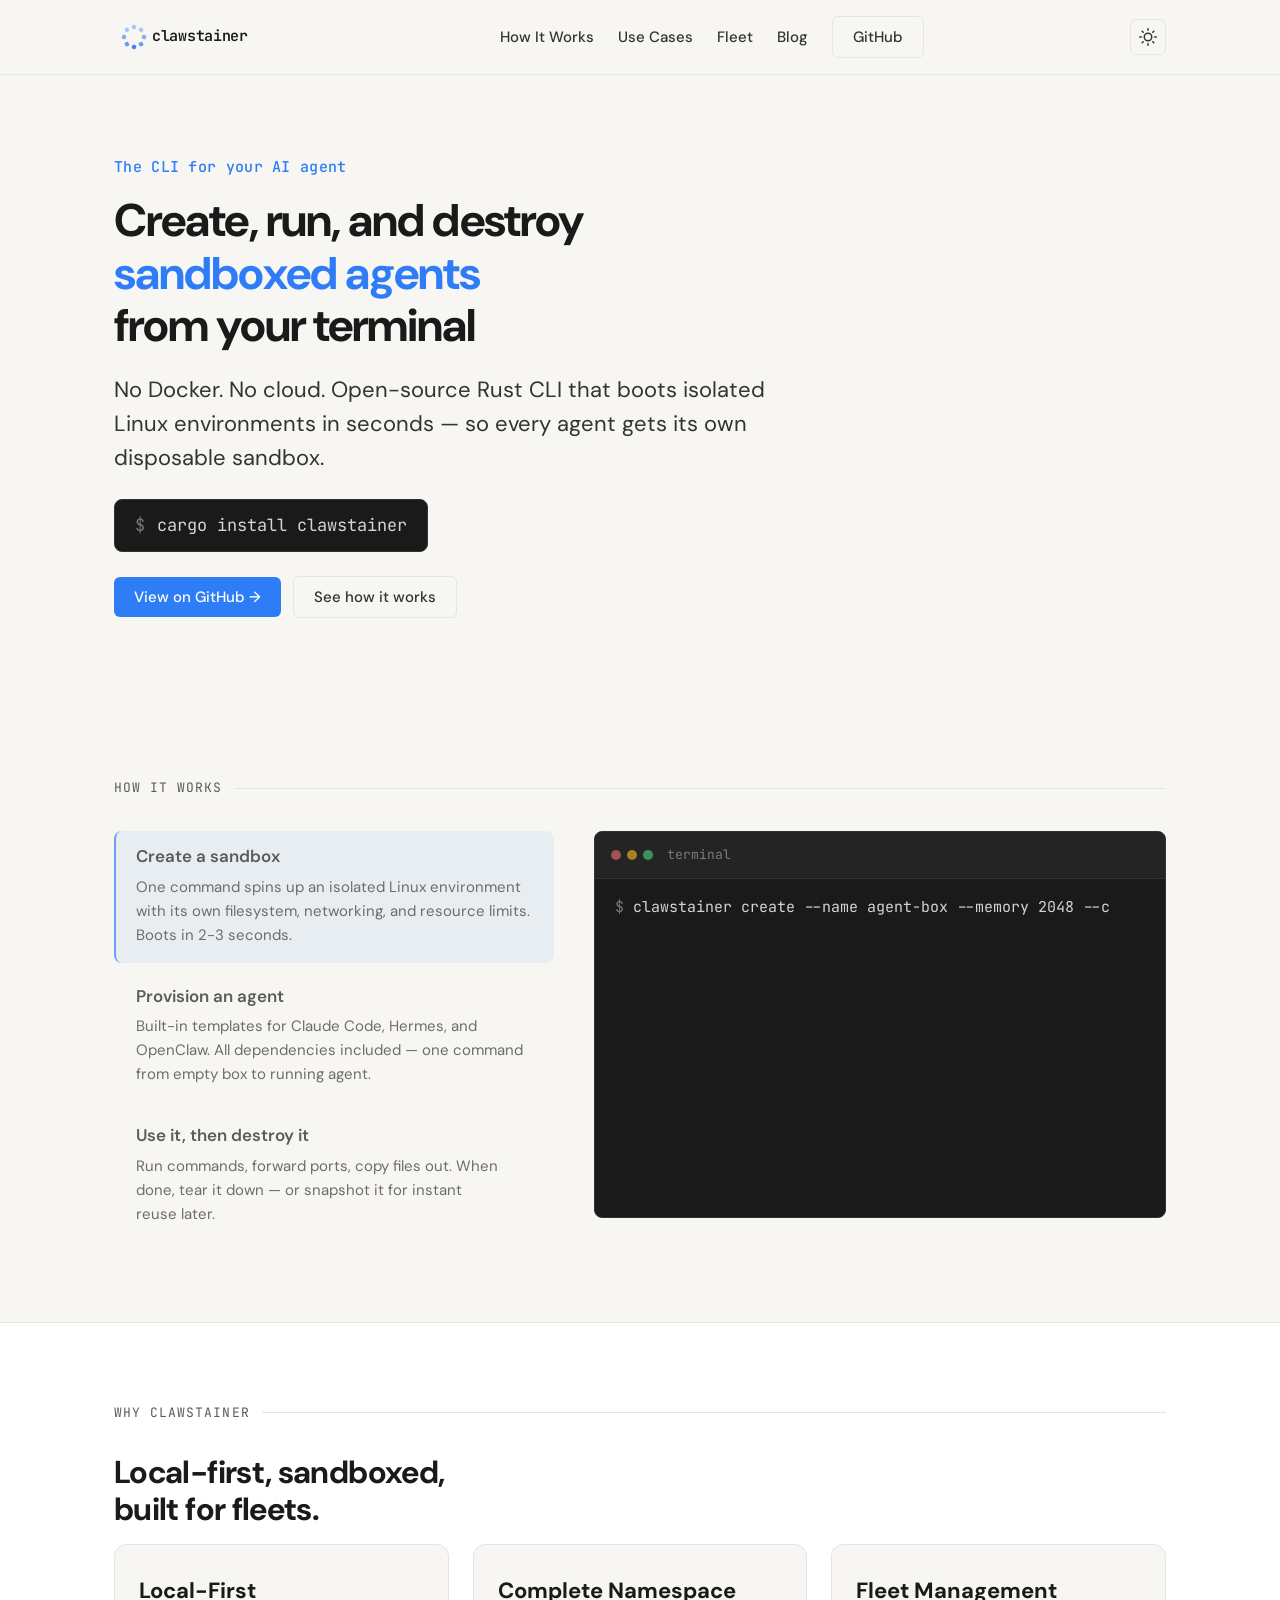
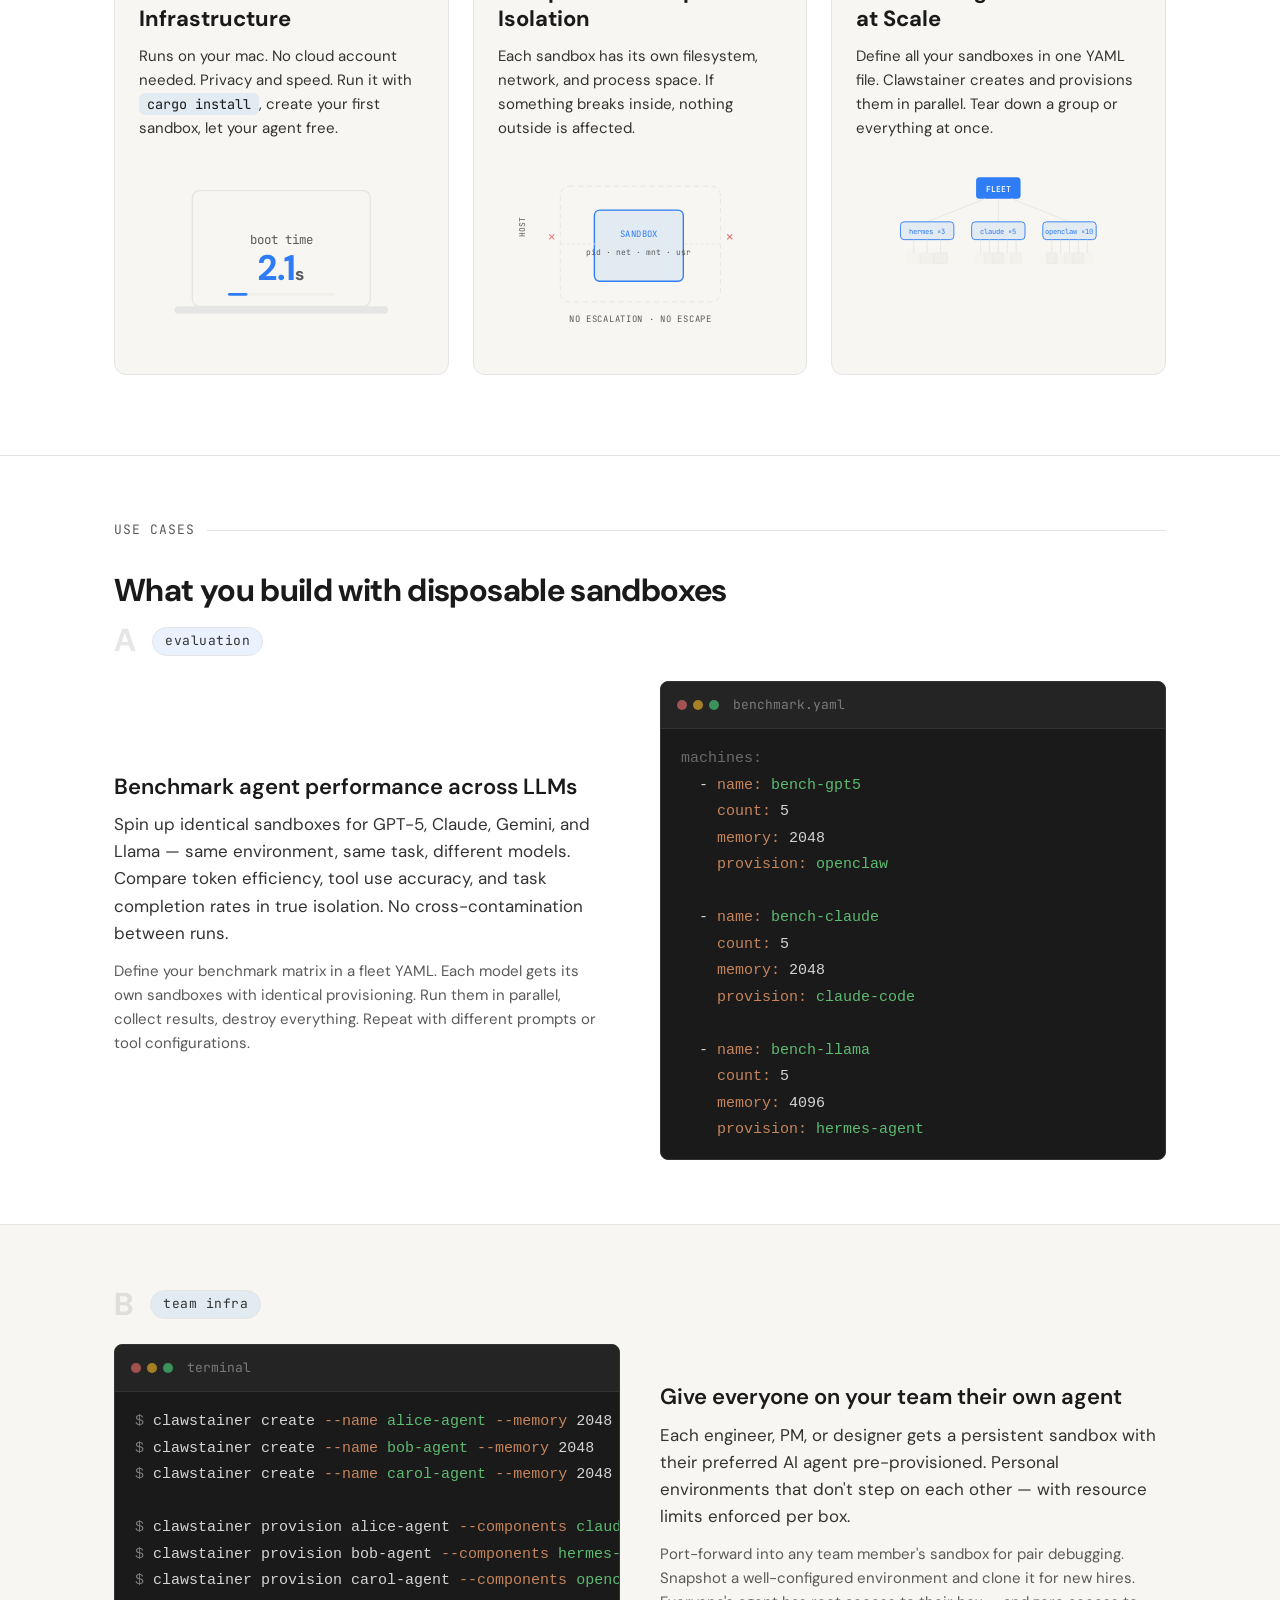
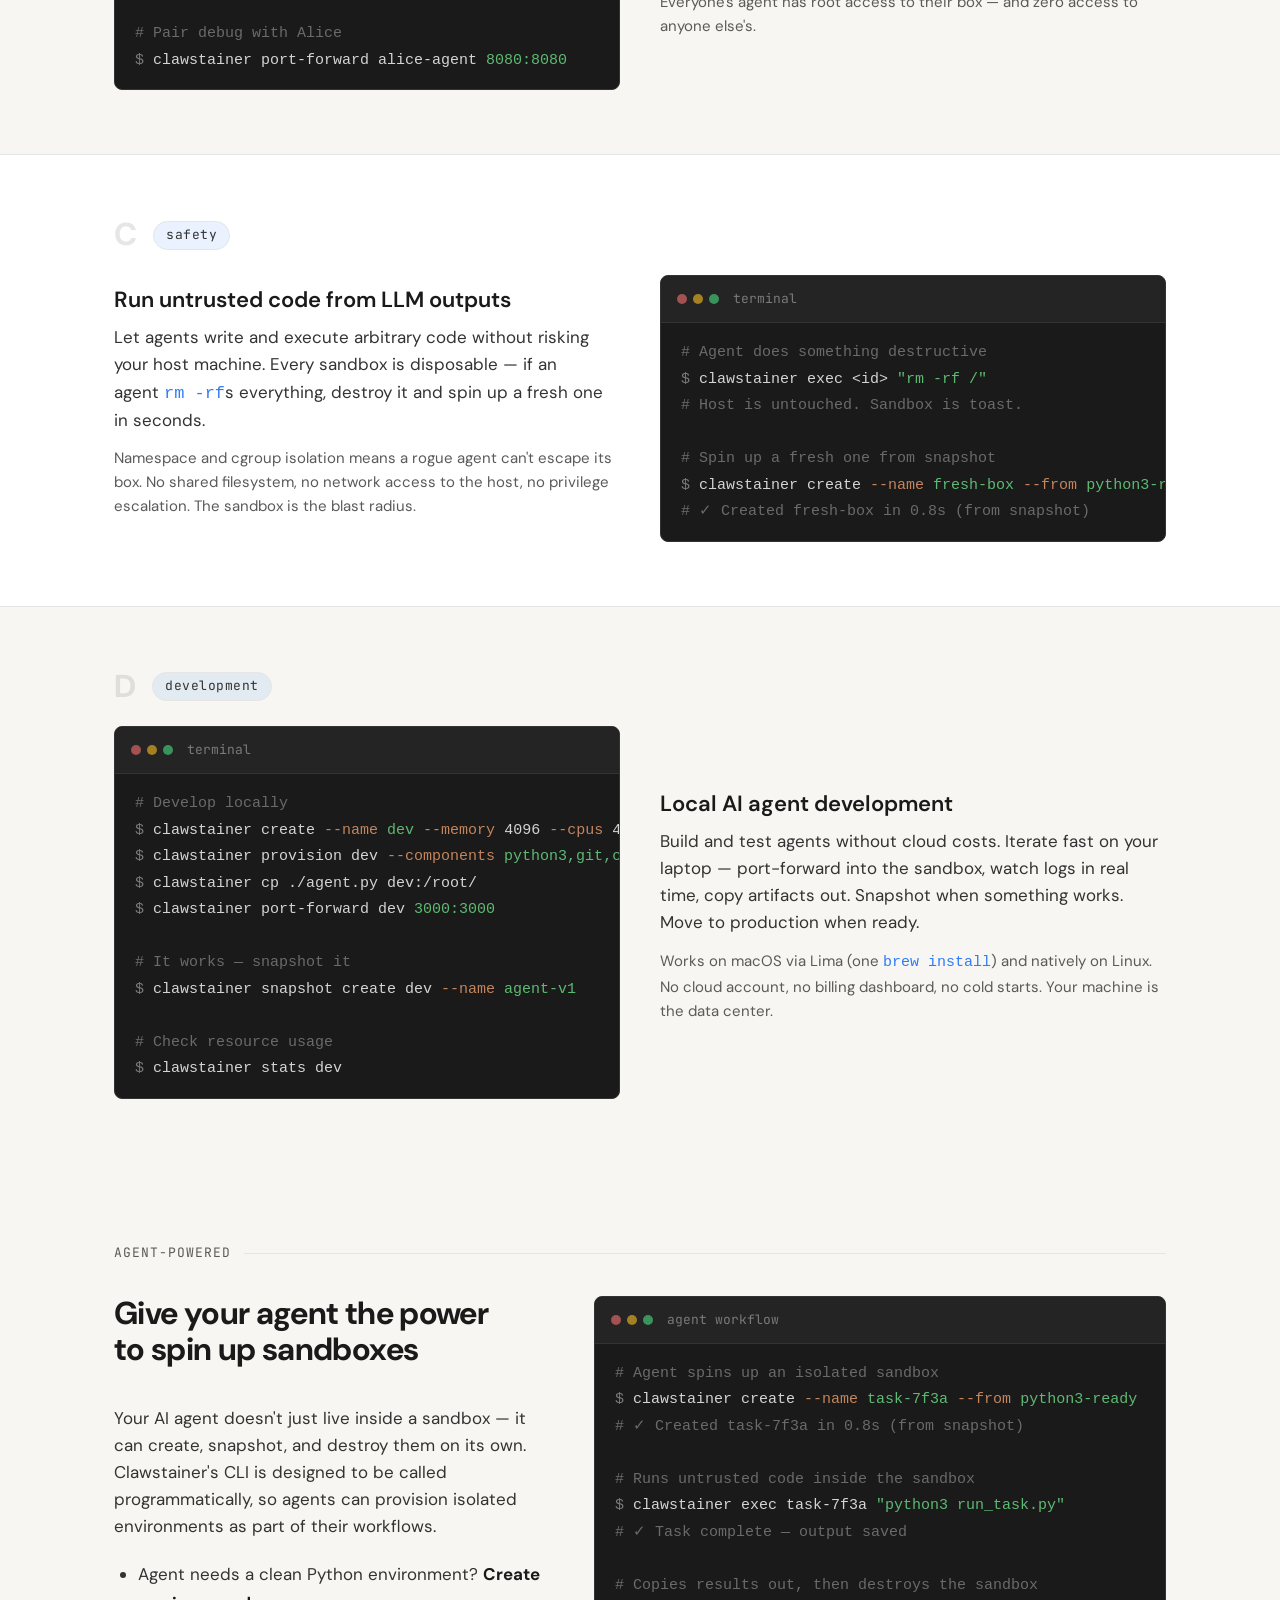
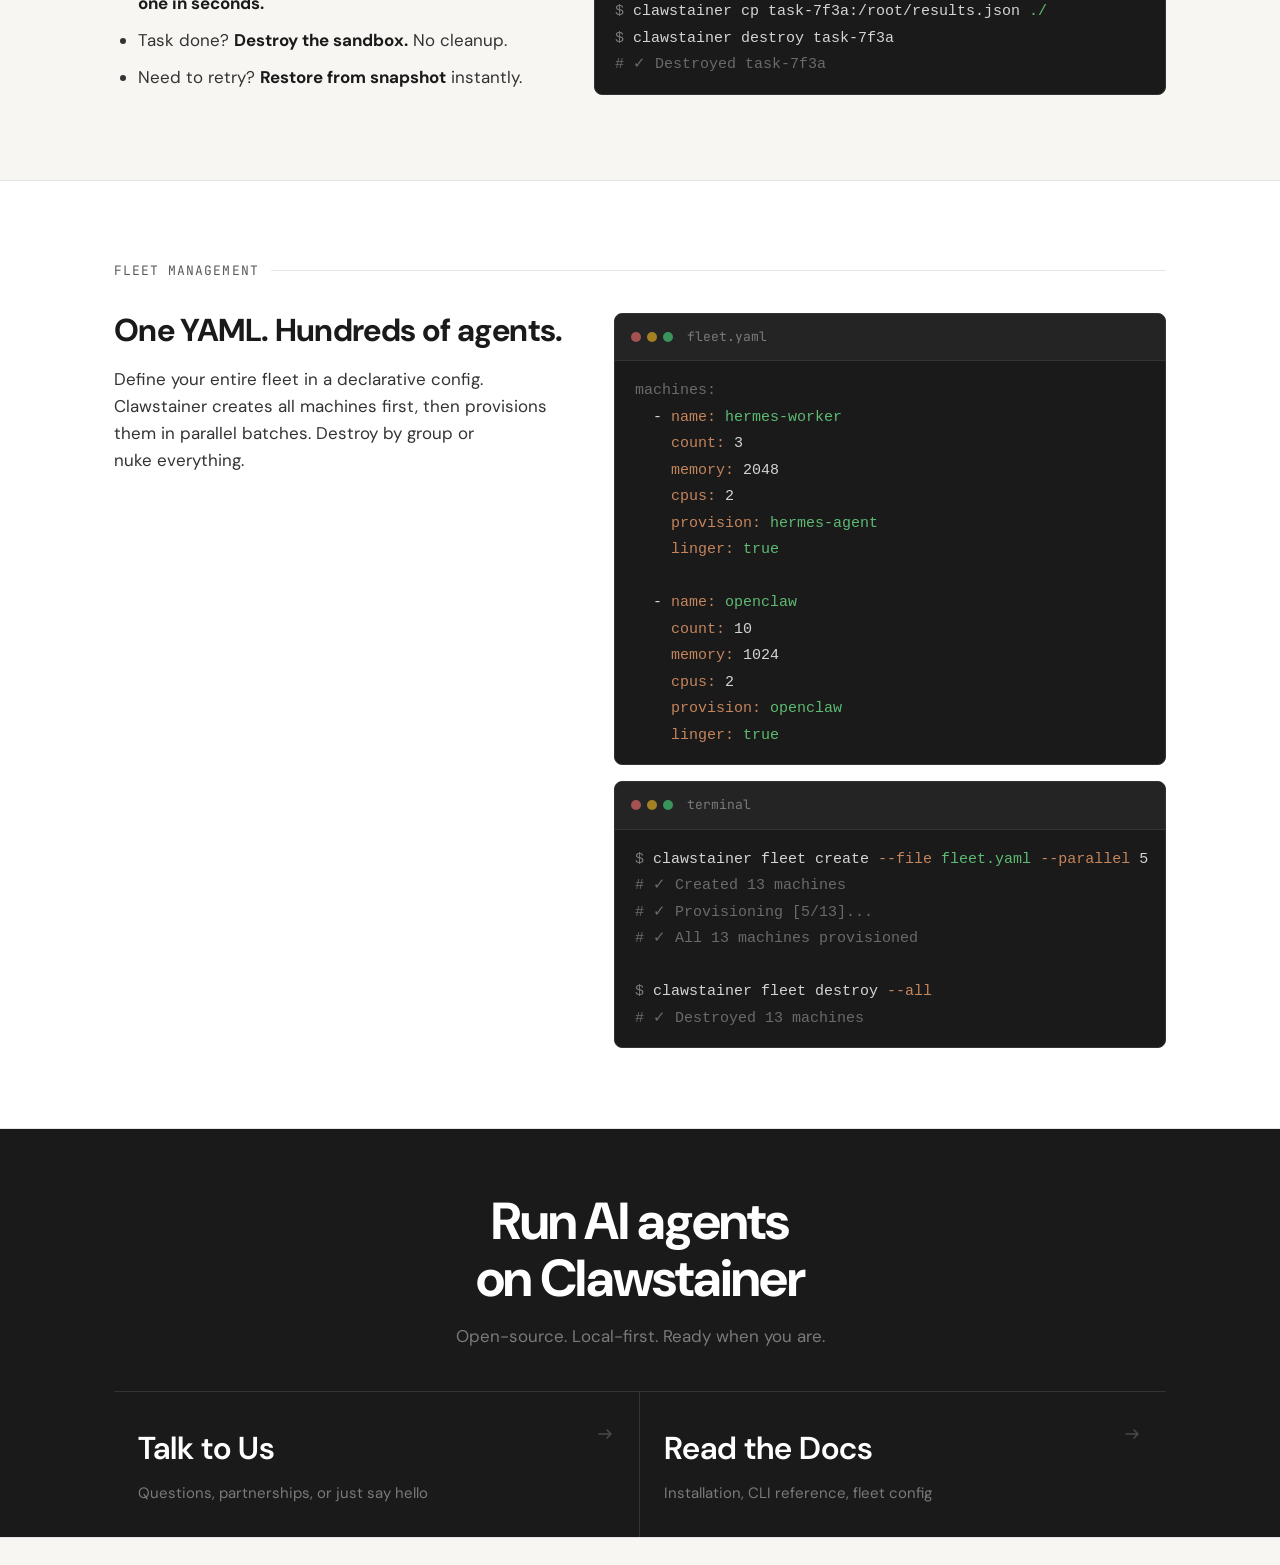
==== commit af2a16a3: "Add feature pillars, contact strip, animated SVGs, and layout improvements" ====
--- a/index.html
+++ b/index.html
@@ -52,7 +52,6 @@
           <li><a href="#fleet">Fleet</a></li>
           <li><a href="./blog/index.html">Blog</a></li>
           <li><a href="https://github.com/friscobrisco/clawstainer" target="_blank" rel="noopener noreferrer" class="btn-ghost">GitHub</a></li>
-          <li><a href="https://x.com/clawstainer" target="_blank" rel="noopener noreferrer" class="btn-ghost">Twitter</a></li>
         </ul>
       </nav>
       <button class="menu-toggle" aria-label="Toggle menu" onclick="this.previousElementSibling.classList.toggle('open')">
@@ -139,20 +138,167 @@
       </div>
     </section>
 
+    <!-- ==================== FEATURE PILLARS ==================== -->
+    <section class="pillars-section section">
+      <div class="container">
+        <div class="section-label"><span class="annotation">Why Clawstainer</span></div>
+        <h2 class="section-heading">Local-first, sandboxed,<br>built for fleets.</h2>
+        <div class="pillars-grid">
+
+          <!-- Pillar 1: Local-First -->
+          <div class="pillar-card">
+            <h3>Local-First<br>Infrastructure</h3>
+            <p>Runs on your mac. No cloud account needed. Privacy and speed. Run it with <code>cargo install</code>, create your first sandbox, let your agent free.</p>
+            <div class="pillar-visual">
+              <svg class="pillar-svg" viewBox="0 0 320 200" aria-hidden="true">
+                <rect x="60" y="30" width="200" height="130" rx="8" fill="none" stroke="var(--color-border)" stroke-width="1.5"/>
+                <rect x="40" y="160" width="240" height="8" rx="4" fill="var(--color-border)"/>
+                <text x="160" y="90" text-anchor="middle" font-family="var(--font-mono)" font-size="14" fill="var(--color-text-muted)">boot time</text>
+                <text x="160" y="130" text-anchor="middle" font-family="var(--font-display)" font-size="40" font-weight="700" fill="var(--color-primary)">
+                  <tspan class="boot-counter">2.1</tspan><tspan font-size="20" fill="var(--color-text-muted)">s</tspan>
+                </text>
+                <rect x="100" y="145" width="120" height="3" rx="1.5" fill="var(--color-surface-2)"/>
+                <rect x="100" y="145" width="0" height="3" rx="1.5" fill="var(--color-primary)" class="boot-bar">
+                  <animate attributeName="width" from="0" to="120" dur="2.1s" fill="freeze" begin="0s" repeatCount="indefinite"/>
+                </rect>
+              </svg>
+            </div>
+          </div>
+
+          <!-- Pillar 2: Sandboxed -->
+          <div class="pillar-card">
+            <h3>Complete Namespace<br>Isolation</h3>
+            <p>Each sandbox has its own filesystem, network, and process space. If something breaks inside, nothing outside is affected.</p>
+            <div class="pillar-visual">
+              <svg class="pillar-svg" viewBox="0 0 320 200" aria-hidden="true">
+                <!-- Isolation boundary (static) -->
+                <rect x="70" y="25" width="180" height="130" rx="10" fill="none" stroke="var(--color-border)" stroke-width="1" stroke-dasharray="6 4"/>
+                <text x="30" y="60" font-family="var(--font-mono)" font-size="9" fill="var(--color-text-muted)" text-anchor="end" transform="rotate(-90 30 60)">HOST</text>
+                <!-- Sandbox box (shaking, trying to escape) -->
+                <g>
+                  <animateTransform attributeName="transform" type="translate" values="0,0; 3,-1; -2,2; 4,0; -3,-2; 1,3; -4,1; 2,-2; 0,0" dur="2s" repeatCount="indefinite"/>
+                  <rect x="110" y="50" width="100" height="80" rx="6" fill="var(--color-primary-muted)" stroke="var(--color-primary)" stroke-width="1.5"/>
+                  <text x="160" y="80" text-anchor="middle" font-family="var(--font-mono)" font-size="10" fill="var(--color-primary)" letter-spacing="0.05em">SANDBOX</text>
+                  <text x="160" y="100" text-anchor="middle" font-family="var(--font-mono)" font-size="9" fill="var(--color-text-muted)">pid · net · mnt · usr</text>
+                </g>
+                <!-- Blocked arrows (static) -->
+                <line x1="110" y1="90" x2="70" y2="90" stroke="var(--color-border)" stroke-width="1" stroke-dasharray="3 3"/>
+                <text x="60" y="87" text-anchor="middle" font-family="var(--font-mono)" font-size="14" fill="#D44">
+                  &#x2715;
+                  <animate attributeName="opacity" values="1;0.4;1" dur="2s" repeatCount="indefinite"/>
+                </text>
+                <line x1="210" y1="90" x2="250" y2="90" stroke="var(--color-border)" stroke-width="1" stroke-dasharray="3 3"/>
+                <text x="260" y="87" text-anchor="middle" font-family="var(--font-mono)" font-size="14" fill="#D44">
+                  &#x2715;
+                  <animate attributeName="opacity" values="1;0.4;1" dur="2s" repeatCount="indefinite" begin="0.15s"/>
+                </text>
+                <text x="160" y="178" text-anchor="middle" font-family="var(--font-mono)" font-size="10" fill="var(--color-text-muted)" letter-spacing="0.08em">NO ESCALATION · NO ESCAPE</text>
+              </svg>
+            </div>
+          </div>
+
+          <!-- Pillar 3: Fleet -->
+          <div class="pillar-card">
+            <h3>Fleet Management<br>at Scale</h3>
+            <p>Define all your sandboxes in one YAML file. Clawstainer creates and provisions them in parallel. Tear down a group or everything at once.</p>
+            <div class="pillar-visual">
+              <svg class="pillar-svg" viewBox="0 0 320 200" aria-hidden="true">
+                <rect x="135" y="15" width="50" height="24" rx="4" fill="var(--color-primary)" />
+                <text x="160" y="31" text-anchor="middle" font-family="var(--font-mono)" font-size="9" fill="#fff" font-weight="600">FLEET</text>
+                <line x1="145" y1="39" x2="80" y2="65" stroke="var(--color-border)" stroke-width="1"/>
+                <line x1="160" y1="39" x2="160" y2="65" stroke="var(--color-border)" stroke-width="1"/>
+                <line x1="175" y1="39" x2="240" y2="65" stroke="var(--color-border)" stroke-width="1"/>
+                <rect x="50" y="65" width="60" height="20" rx="4" fill="var(--color-primary-muted)" stroke="var(--color-primary)" stroke-width="1"/>
+                <text x="80" y="79" text-anchor="middle" font-family="var(--font-mono)" font-size="8" fill="var(--color-primary)">hermes ×3</text>
+                <rect x="130" y="65" width="60" height="20" rx="4" fill="var(--color-primary-muted)" stroke="var(--color-primary)" stroke-width="1"/>
+                <text x="160" y="79" text-anchor="middle" font-family="var(--font-mono)" font-size="8" fill="var(--color-primary)">claude ×5</text>
+                <rect x="210" y="65" width="60" height="20" rx="4" fill="var(--color-primary-muted)" stroke="var(--color-primary)" stroke-width="1"/>
+                <text x="240" y="79" text-anchor="middle" font-family="var(--font-mono)" font-size="8" fill="var(--color-primary)">openclaw ×10</text>
+                <!-- Hermes agents (×3) — deploy cascade -->
+                <line x1="65" y1="85" x2="65" y2="100" stroke="var(--color-border)" stroke-width="1"/>
+                <line x1="80" y1="85" x2="80" y2="100" stroke="var(--color-border)" stroke-width="1"/>
+                <line x1="95" y1="85" x2="95" y2="100" stroke="var(--color-border)" stroke-width="1"/>
+                <rect x="57" y="100" width="16" height="12" rx="2" fill="var(--color-surface-2)" stroke="var(--color-border)" stroke-width="0.75" opacity="0">
+                  <animate attributeName="opacity" values="0;1" dur="0.3s" begin="0s" fill="freeze" repeatCount="indefinite"/>
+                </rect>
+                <rect x="72" y="100" width="16" height="12" rx="2" fill="var(--color-surface-2)" stroke="var(--color-border)" stroke-width="0.75" opacity="0">
+                  <animate attributeName="opacity" values="0;1" dur="0.3s" begin="0.2s" fill="freeze" repeatCount="indefinite"/>
+                </rect>
+                <rect x="87" y="100" width="16" height="12" rx="2" fill="var(--color-surface-2)" stroke="var(--color-border)" stroke-width="0.75" opacity="0">
+                  <animate attributeName="opacity" values="0;1" dur="0.3s" begin="0.4s" fill="freeze" repeatCount="indefinite"/>
+                </rect>
+                <!-- Claude agents (×5) — deploy cascade -->
+                <line x1="140" y1="85" x2="140" y2="100" stroke="var(--color-border)" stroke-width="1"/>
+                <line x1="150" y1="85" x2="150" y2="100" stroke="var(--color-border)" stroke-width="1"/>
+                <line x1="160" y1="85" x2="160" y2="100" stroke="var(--color-border)" stroke-width="1"/>
+                <line x1="170" y1="85" x2="170" y2="100" stroke="var(--color-border)" stroke-width="1"/>
+                <line x1="180" y1="85" x2="180" y2="100" stroke="var(--color-border)" stroke-width="1"/>
+                <rect x="134" y="100" width="12" height="12" rx="2" fill="var(--color-surface-2)" stroke="var(--color-border)" stroke-width="0.75" opacity="0">
+                  <animate attributeName="opacity" values="0;1" dur="0.3s" begin="0.6s" fill="freeze" repeatCount="indefinite"/>
+                </rect>
+                <rect x="144" y="100" width="12" height="12" rx="2" fill="var(--color-surface-2)" stroke="var(--color-border)" stroke-width="0.75" opacity="0">
+                  <animate attributeName="opacity" values="0;1" dur="0.3s" begin="0.8s" fill="freeze" repeatCount="indefinite"/>
+                </rect>
+                <rect x="154" y="100" width="12" height="12" rx="2" fill="var(--color-surface-2)" stroke="var(--color-border)" stroke-width="0.75" opacity="0">
+                  <animate attributeName="opacity" values="0;1" dur="0.3s" begin="1.0s" fill="freeze" repeatCount="indefinite"/>
+                </rect>
+                <rect x="164" y="100" width="12" height="12" rx="2" fill="var(--color-surface-2)" stroke="var(--color-border)" stroke-width="0.75" opacity="0">
+                  <animate attributeName="opacity" values="0;1" dur="0.3s" begin="1.2s" fill="freeze" repeatCount="indefinite"/>
+                </rect>
+                <rect x="174" y="100" width="12" height="12" rx="2" fill="var(--color-surface-2)" stroke="var(--color-border)" stroke-width="0.75" opacity="0">
+                  <animate attributeName="opacity" values="0;1" dur="0.3s" begin="1.4s" fill="freeze" repeatCount="indefinite"/>
+                </rect>
+                <!-- Openclaw agents (×10, showing 5 + label) — deploy cascade -->
+                <line x1="220" y1="85" x2="220" y2="100" stroke="var(--color-border)" stroke-width="1"/>
+                <line x1="230" y1="85" x2="230" y2="100" stroke="var(--color-border)" stroke-width="1"/>
+                <line x1="240" y1="85" x2="240" y2="100" stroke="var(--color-border)" stroke-width="1"/>
+                <line x1="250" y1="85" x2="250" y2="100" stroke="var(--color-border)" stroke-width="1"/>
+                <line x1="260" y1="85" x2="260" y2="100" stroke="var(--color-border)" stroke-width="1"/>
+                <rect x="214" y="100" width="12" height="12" rx="2" fill="var(--color-surface-2)" stroke="var(--color-border)" stroke-width="0.75" opacity="0">
+                  <animate attributeName="opacity" values="0;1" dur="0.3s" begin="1.6s" fill="freeze" repeatCount="indefinite"/>
+                </rect>
+                <rect x="224" y="100" width="12" height="12" rx="2" fill="var(--color-surface-2)" stroke="var(--color-border)" stroke-width="0.75" opacity="0">
+                  <animate attributeName="opacity" values="0;1" dur="0.3s" begin="1.8s" fill="freeze" repeatCount="indefinite"/>
+                </rect>
+                <rect x="234" y="100" width="12" height="12" rx="2" fill="var(--color-surface-2)" stroke="var(--color-border)" stroke-width="0.75" opacity="0">
+                  <animate attributeName="opacity" values="0;1" dur="0.3s" begin="2.0s" fill="freeze" repeatCount="indefinite"/>
+                </rect>
+                <rect x="244" y="100" width="12" height="12" rx="2" fill="var(--color-surface-2)" stroke="var(--color-border)" stroke-width="0.75" opacity="0">
+                  <animate attributeName="opacity" values="0;1" dur="0.3s" begin="2.2s" fill="freeze" repeatCount="indefinite"/>
+                </rect>
+                <rect x="254" y="100" width="12" height="12" rx="2" fill="var(--color-surface-2)" stroke="var(--color-border)" stroke-width="0.75" opacity="0">
+                  <animate attributeName="opacity" values="0;1" dur="0.3s" begin="2.4s" fill="freeze" repeatCount="indefinite"/>
+                </rect>
+                <text x="275" y="110" font-family="var(--font-mono)" font-size="8" fill="var(--color-text-muted)" opacity="0">+5
+                  <animate attributeName="opacity" values="0;1" dur="0.3s" begin="2.6s" fill="freeze" repeatCount="indefinite"/>
+                </text>
+                <!-- Command output — appears after deploy -->
+                <rect x="40" y="128" width="240" height="38" rx="4" fill="var(--terminal-bg)" opacity="0">
+                  <animate attributeName="opacity" values="0;1" dur="0.4s" begin="3s" fill="freeze" repeatCount="indefinite"/>
+                </rect>
+                <text x="52" y="144" font-family="var(--font-mono)" font-size="8" fill="var(--terminal-muted)" opacity="0">$ clawstainer fleet create --file fleet.yaml
+                  <animate attributeName="opacity" values="0;1" dur="0.4s" begin="3s" fill="freeze" repeatCount="indefinite"/>
+                </text>
+                <text x="52" y="158" font-family="var(--font-mono)" font-size="8" fill="var(--color-syntax-string)" opacity="0">&#x2713; 18 machines provisioned
+                  <animate attributeName="opacity" values="0;1" dur="0.4s" begin="3.4s" fill="freeze" repeatCount="indefinite"/>
+                </text>
+              </svg>
+            </div>
+          </div>
+
+        </div>
+      </div>
+    </section>
+
     <!-- ==================== USE CASES ==================== -->
-    <section class="section" id="use-cases">
+    <!-- USE CASE A: Benchmark -->
+    <section class="uc-block uc-block--alt fade-in" id="use-cases">
       <div class="container">
         <div class="section-label">
           <span class="annotation">Use Cases</span>
         </div>
-
         <h2 class="section-heading">What you build with disposable sandboxes</h2>
-      </div>
-    </section>
-
-    <!-- USE CASE A: Benchmark -->
-    <section class="uc-block uc-block--alt fade-in">
-      <div class="container">
+
         <div class="uc-header">
           <span class="uc-number">A</span>
           <span class="use-case-tag">evaluation</span>
@@ -417,18 +563,47 @@
       </div>
     </section>
 
-    <!-- ==================== CTA ==================== -->
-    <section class="cta-section section">
+    <!-- ==================== CONTACT STRIP ==================== -->
+    <section class="contact-strip">
       <div class="container">
-        <h2>Start deploying agents</h2>
-        <p>Open source. MIT licensed. One command to install.</p>
-        <div class="cta-actions">
-          <a href="https://github.com/friscobrisco/clawstainer" target="_blank" rel="noopener noreferrer" class="btn-primary">
-            View on GitHub →
+        <div class="contact-hero">
+          <span class="contact-headline">Run AI agents<br>on Clawstainer</span>
+          <p class="contact-sub">Open-source. Local-first. Ready when you are.</p>
+        </div>
+
+        <div class="contact-actions">
+          <a href="#contact-form" class="contact-action-card" data-contact-trigger>
+            <span class="contact-action-label">Talk to Us</span>
+            <span class="contact-action-desc">Questions, partnerships, or just say hello</span>
+            <svg width="20" height="20" viewBox="0 0 20 20" fill="none" aria-hidden="true" class="contact-arrow"><path d="M4 10h12m0 0l-4-4m4 4l-4 4" stroke="currentColor" stroke-width="1.5" stroke-linecap="round" stroke-linejoin="round"/></svg>
           </a>
-          <a href="https://github.com/friscobrisco/clawstainer/blob/main/docs.md" target="_blank" rel="noopener noreferrer" class="btn-ghost">
-            Read the docs
+          <a href="https://github.com/friscobrisco/clawstainer/blob/main/docs.md" target="_blank" rel="noopener noreferrer" class="contact-action-card">
+            <span class="contact-action-label">Read the Docs</span>
+            <span class="contact-action-desc">Installation, CLI reference, fleet config</span>
+            <svg width="20" height="20" viewBox="0 0 20 20" fill="none" aria-hidden="true" class="contact-arrow"><path d="M4 10h12m0 0l-4-4m4 4l-4 4" stroke="currentColor" stroke-width="1.5" stroke-linecap="round" stroke-linejoin="round"/></svg>
           </a>
+        </div>
+      </div>
+
+      <div id="contact-form" class="contact-form-wrap" hidden>
+        <div class="container">
+          <form class="contact-form" action="mailto:reneerosillo@clawstainer.com" method="POST" enctype="text/plain">
+            <div class="form-row">
+              <div class="form-group">
+                <label for="contact-name">Name</label>
+                <input type="text" id="contact-name" name="name" required placeholder="Your name">
+              </div>
+              <div class="form-group">
+                <label for="contact-email">Email</label>
+                <input type="email" id="contact-email" name="email" required placeholder="you@company.com">
+              </div>
+            </div>
+            <div class="form-group">
+              <label for="contact-message">Message</label>
+              <textarea id="contact-message" name="message" rows="4" required placeholder="How can we help?"></textarea>
+            </div>
+            <button type="submit" class="btn-primary">Send message →</button>
+          </form>
         </div>
       </div>
     </section>
@@ -547,6 +722,25 @@
   })();
   </script>
 <script>
+  // Contact form toggle
+  (function() {
+    var trigger = document.querySelector('[data-contact-trigger]');
+    var form = document.getElementById('contact-form');
+    if (!trigger || !form) return;
+    trigger.addEventListener('click', function(e) {
+      e.preventDefault();
+      var isHidden = form.hasAttribute('hidden');
+      if (isHidden) {
+        form.removeAttribute('hidden');
+        var input = form.querySelector('input');
+        if (input) input.focus();
+        form.scrollIntoView({ behavior: 'smooth', block: 'start' });
+      } else {
+        form.setAttribute('hidden', '');
+      }
+    });
+  })();
+
   function toggleTheme() {
     var root = document.documentElement;
     var current = root.getAttribute('data-theme');
--- a/base.css
+++ b/base.css
@@ -20,6 +20,7 @@
   font-size: var(--text-base);
   color: var(--color-text);
   background-color: var(--color-bg);
+  overflow-x: hidden;
 }
 
 img, picture, video, canvas, svg { display: block; max-width: 100%; height: auto; }
--- a/style.css
+++ b/style.css
@@ -385,6 +385,11 @@
 .how-terminal-wrap {
   position: sticky;
   top: calc(60px + var(--space-6));
+  min-width: 0;
+}
+
+.how-steps {
+  min-width: 0;
 }
 
 /* Animated terminal lines */
@@ -501,6 +506,12 @@
   grid-template-columns: 1fr;
   gap: var(--space-8);
   align-items: start;
+  min-width: 0;
+}
+
+.use-case-text,
+.use-case-terminal {
+  min-width: 0;
 }
 
 @media (min-width: 768px) {
@@ -544,6 +555,7 @@
   color: var(--color-text-secondary);
   line-height: 1.6;
   margin-bottom: var(--space-3);
+  overflow-wrap: break-word;
 }
 
 .use-case-detail {
@@ -573,40 +585,254 @@
   }
 }
 
+.fleet-text {
+  min-width: 0;
+}
+
 .fleet-terminals {
   display: flex;
   flex-direction: column;
   gap: var(--space-4);
+  min-width: 0;
 }
 
 /* ============================================================
-   CTA
+   FEATURE PILLARS — 3-column cards
    ============================================================ */
-.cta-section {
+.pillars-section {
+  border-top: 1px solid var(--color-border);
+  background: var(--color-surface);
+}
+
+.pillars-grid {
+  display: grid;
+  grid-template-columns: 1fr;
+  gap: var(--space-6);
+}
+
+@media (min-width: 768px) {
+  .pillars-grid {
+    grid-template-columns: repeat(3, 1fr);
+    gap: var(--space-6);
+  }
+}
+
+.pillar-card {
+  border: 1px solid var(--color-border);
+  border-radius: var(--radius-lg);
+  padding: var(--space-8) var(--space-6);
+  background: var(--color-bg);
+  display: flex;
+  flex-direction: column;
+}
+
+.pillar-card h3 {
+  font-family: var(--font-display);
+  font-size: var(--text-lg);
+  font-weight: 600;
+  color: var(--color-text);
+  line-height: 1.25;
+  margin-bottom: var(--space-3);
+}
+
+.pillar-card p {
+  font-size: var(--text-sm);
+  color: var(--color-text-secondary);
+  line-height: 1.6;
+  margin-bottom: var(--space-6);
+}
+
+.pillar-card p code {
+  font-family: var(--font-mono);
+  font-size: 0.9em;
+  color: var(--color-text);
+  background: var(--color-primary-muted);
+  padding: 2px var(--space-2);
+  border-radius: var(--radius-sm);
+}
+
+.pillar-visual {
+  margin-top: auto;
+}
+
+.pillar-svg {
+  width: 100%;
+  height: auto;
+  display: block;
+}
+
+/* ============================================================
+   CONTACT STRIP
+   ============================================================ */
+.contact-strip {
+  background: var(--terminal-bg);
+  padding: 0;
+}
+
+.contact-hero {
   text-align: center;
-  padding: clamp(var(--space-16), 10vw, var(--space-32)) 0;
-}
-
-.cta-section h2 {
+  padding: var(--space-16) var(--space-6) var(--space-10);
+  border-bottom: 1px solid var(--terminal-border);
+}
+
+.contact-headline {
+  font-family: var(--font-display);
+  font-size: clamp(2rem, 1.4rem + 2.5vw, 3.25rem);
+  font-weight: 700;
+  color: #FFFFFF;
+  line-height: 1.1;
+  letter-spacing: -0.025em;
+  display: block;
+}
+
+.contact-sub {
+  font-family: var(--font-body);
+  font-size: var(--text-base);
+  color: var(--terminal-muted);
+  margin-top: var(--space-4);
+  text-align: center;
+  max-width: none;
+  margin-inline: auto;
+}
+
+.contact-actions {
+  display: grid;
+  grid-template-columns: 1fr;
+}
+
+@media (min-width: 640px) {
+  .contact-actions {
+    grid-template-columns: 1fr 1fr;
+  }
+}
+
+.contact-action-card {
+  display: flex;
+  flex-direction: column;
+  gap: var(--space-2);
+  padding: var(--space-8) var(--space-6);
+  text-decoration: none;
+  border-bottom: 1px solid var(--terminal-border);
+  transition: background var(--transition-fast);
+  position: relative;
+}
+
+@media (min-width: 640px) {
+  .contact-action-card {
+    border-bottom: none;
+  }
+
+  .contact-action-card:first-child {
+    border-right: 1px solid var(--terminal-border);
+  }
+}
+
+.contact-action-card:hover {
+  background: rgba(255, 255, 255, 0.04);
+}
+
+.contact-action-label {
   font-family: var(--font-display);
   font-size: var(--text-xl);
   font-weight: 600;
-  color: var(--color-text);
-  margin-bottom: var(--space-3);
-  letter-spacing: -0.02em;
-}
-
-.cta-section p {
-  color: var(--color-text-secondary);
-  max-width: 40ch;
-  margin: 0 auto var(--space-8);
-}
-
-.cta-actions {
+  color: #FFFFFF;
+}
+
+.contact-action-desc {
+  font-family: var(--font-body);
+  font-size: var(--text-sm);
+  color: var(--terminal-muted);
+  line-height: 1.5;
+}
+
+.contact-arrow {
+  position: absolute;
+  top: var(--space-8);
+  right: var(--space-6);
+  color: var(--terminal-muted);
+  opacity: 0.5;
+  transition: opacity var(--transition-fast), transform var(--transition-fast);
+}
+
+.contact-action-card:hover .contact-arrow {
+  opacity: 1;
+  color: var(--color-primary);
+  transform: translateX(4px);
+}
+
+/* --- Contact form --- */
+.contact-form-wrap {
+  border-top: 1px solid var(--terminal-border);
+  padding: var(--space-10) 0;
+}
+
+.contact-form-wrap[hidden] {
+  display: none;
+}
+
+.contact-form {
+  max-width: 640px;
+}
+
+.form-row {
+  display: grid;
+  grid-template-columns: 1fr 1fr;
+  gap: var(--space-4);
+  margin-bottom: var(--space-4);
+}
+
+@media (max-width: 520px) {
+  .form-row {
+    grid-template-columns: 1fr;
+  }
+}
+
+.form-group {
   display: flex;
-  gap: var(--space-3);
-  justify-content: center;
-  flex-wrap: wrap;
+  flex-direction: column;
+  gap: var(--space-2);
+  margin-bottom: var(--space-4);
+}
+
+.form-group label {
+  font-family: var(--font-body);
+  font-size: var(--text-xs);
+  font-weight: 600;
+  color: rgba(255, 255, 255, 0.6);
+  letter-spacing: 0.04em;
+  text-transform: uppercase;
+}
+
+.form-group input,
+.form-group textarea {
+  font-family: var(--font-body);
+  font-size: var(--text-sm);
+  color: #FFFFFF;
+  background: var(--terminal-surface);
+  border: 1px solid var(--terminal-border);
+  border-radius: var(--radius-sm);
+  padding: var(--space-3) var(--space-4);
+  transition: border-color var(--transition-fast);
+}
+
+.form-group input::placeholder,
+.form-group textarea::placeholder {
+  color: var(--terminal-muted);
+}
+
+.form-group input:focus,
+.form-group textarea:focus {
+  outline: none;
+  border-color: var(--color-primary);
+}
+
+.form-group textarea {
+  resize: vertical;
+  min-height: 100px;
+}
+
+.contact-form .btn-primary {
+  margin-top: var(--space-2);
 }
 
 /* ============================================================
@@ -1160,8 +1386,8 @@
   color: #1B4DB3;
 }
 
-[data-theme="light"] .cta-section h2,
-:root:not([data-theme="dark"]) .cta-section h2 {
+[data-theme="light"] .pillar-card h3,
+:root:not([data-theme="dark"]) .pillar-card h3 {
   font-weight: 700;
 }
 
@@ -1272,7 +1498,7 @@
   :root:not([data-theme="dark"]) .post-footer-links a:hover {
     color: #1B4DB3;
   }
-  :root:not([data-theme="dark"]) .cta-section h2 {
+  :root:not([data-theme="dark"]) .pillar-card h3 {
     font-weight: 700;
   }
   :root:not([data-theme="dark"]) .logo-dots {
@@ -1322,6 +1548,12 @@
     padding: var(--space-3) var(--space-2);
   }
 
+  /* Logo: scale down on narrow screens */
+  .logo-group svg {
+    max-width: 140px;
+    height: auto;
+  }
+
   .hero h1 {
     font-size: var(--text-xl);
   }
@@ -1335,17 +1567,27 @@
     align-items: flex-start;
   }
 
+  /* Install command: prevent overflow */
   .install-cmd {
     font-size: var(--text-sm);
     word-break: break-all;
+    max-width: 100%;
+    overflow-x: auto;
+    -webkit-overflow-scrolling: touch;
   }
 
   .how-step {
     padding: var(--space-3) var(--space-4);
   }
 
+  /* Disable sticky terminal on mobile — single-column layout doesn't need it */
+  .how-terminal-wrap {
+    position: static;
+  }
+
   .terminal {
     font-size: var(--text-xs);
+    max-width: 100%;
   }
 
   .terminal-body {
@@ -1402,12 +1644,75 @@
     font-size: var(--text-lg);
   }
 
-  .cta-section h2 {
+  .pillar-card {
+    padding: var(--space-6) var(--space-5);
+  }
+
+  .pillar-card h3 {
+    font-size: var(--text-base);
+  }
+
+  .contact-hero {
+    padding: var(--space-10) var(--space-4) var(--space-8);
+  }
+
+  .contact-action-card {
+    padding: var(--space-6) var(--space-4);
+  }
+
+  .contact-action-label {
     font-size: var(--text-lg);
   }
-
-  .cta-actions {
-    flex-direction: column;
-    align-items: center;
-  }
-}
+}
+
+/* Extra-small screens */
+@media (max-width: 374px) {
+  .container {
+    padding-inline: var(--space-4);
+  }
+
+  .logo-group svg {
+    max-width: 120px;
+  }
+
+  .hero h1 {
+    font-size: clamp(1.25rem, 1rem + 1vw, 1.5rem);
+  }
+
+  .hero-kicker {
+    font-size: var(--text-sm);
+  }
+
+  .install-cmd {
+    font-size: var(--text-xs);
+    padding: var(--space-2) var(--space-3);
+  }
+
+  .btn-primary,
+  .btn-ghost {
+    font-size: var(--text-xs);
+    padding: var(--space-2) var(--space-4);
+    width: 100%;
+    justify-content: center;
+  }
+
+  .uc-header {
+    gap: var(--space-2);
+  }
+
+  .uc-number {
+    font-size: var(--text-lg);
+  }
+
+  .use-case-text h3 {
+    font-size: var(--text-base);
+  }
+
+  .post-body {
+    padding-inline: var(--space-4);
+  }
+
+  .post-header {
+    padding-inline: var(--space-4);
+  }
+}
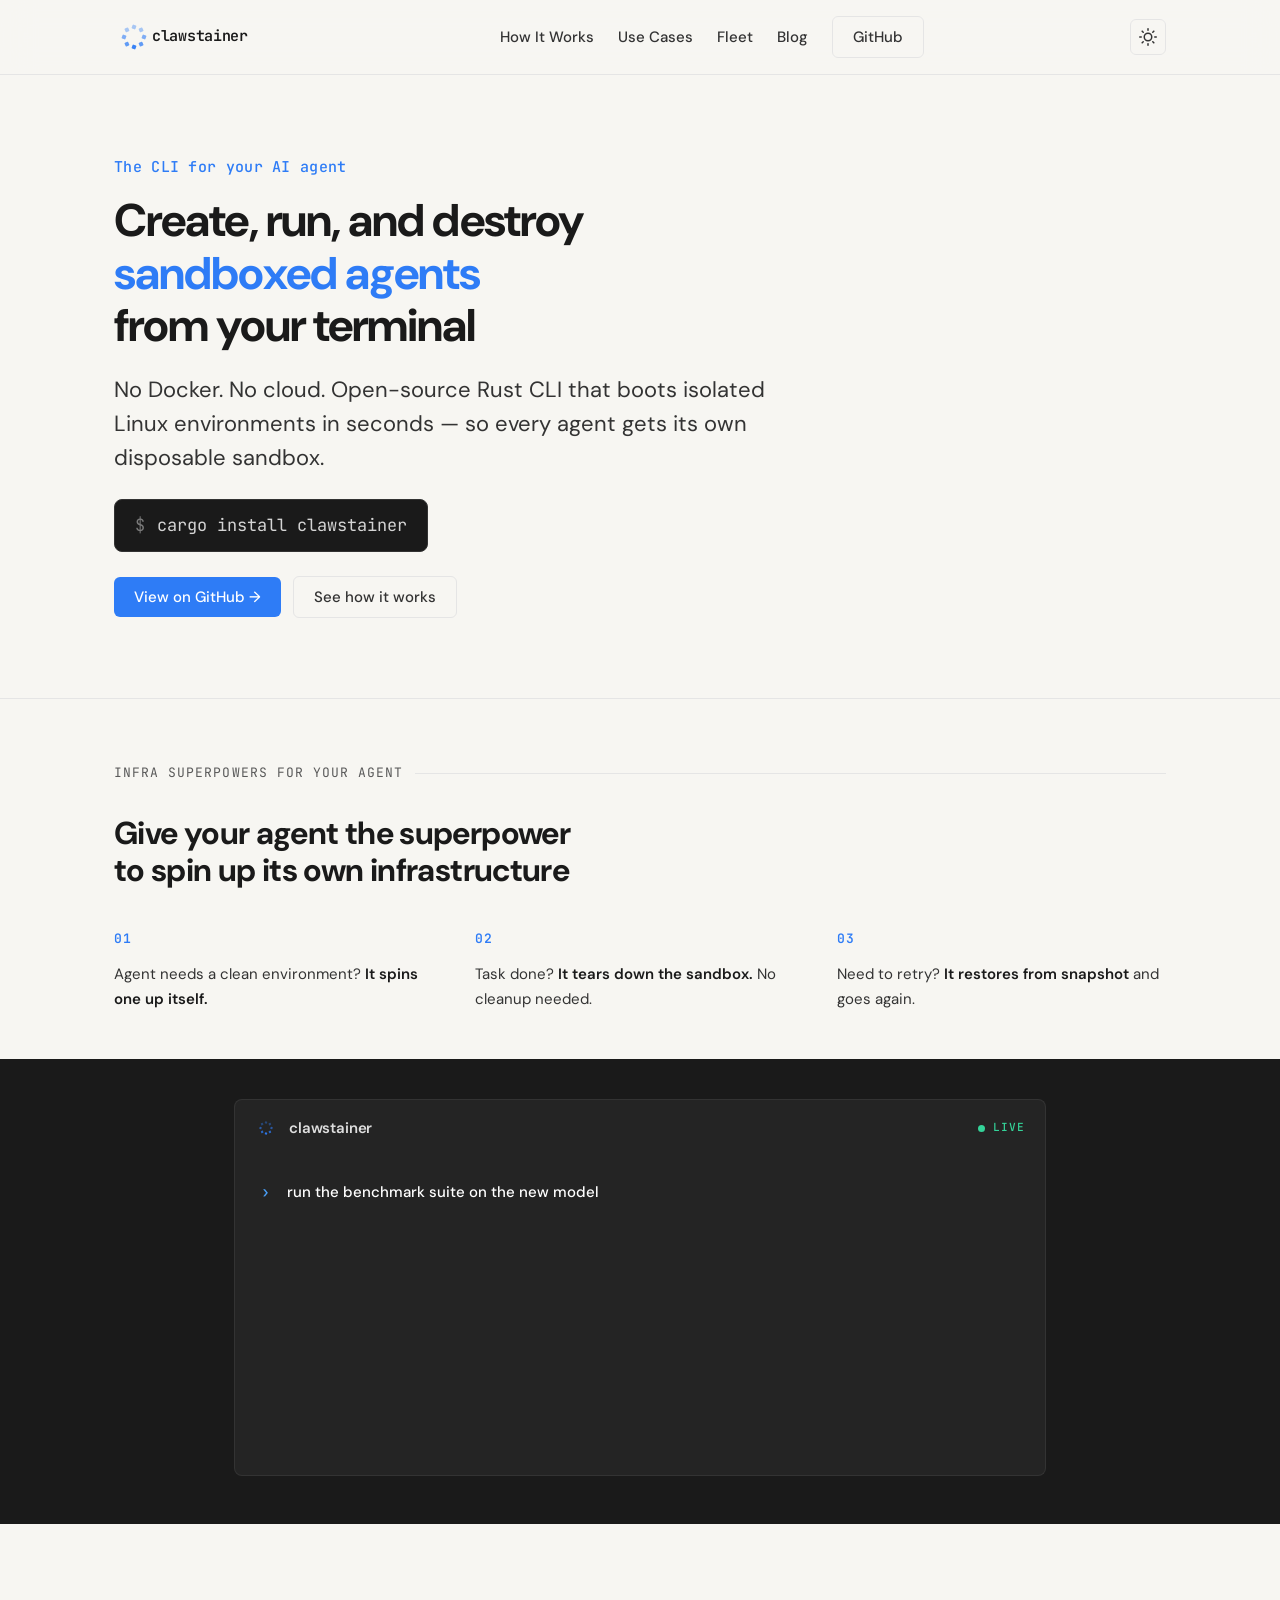
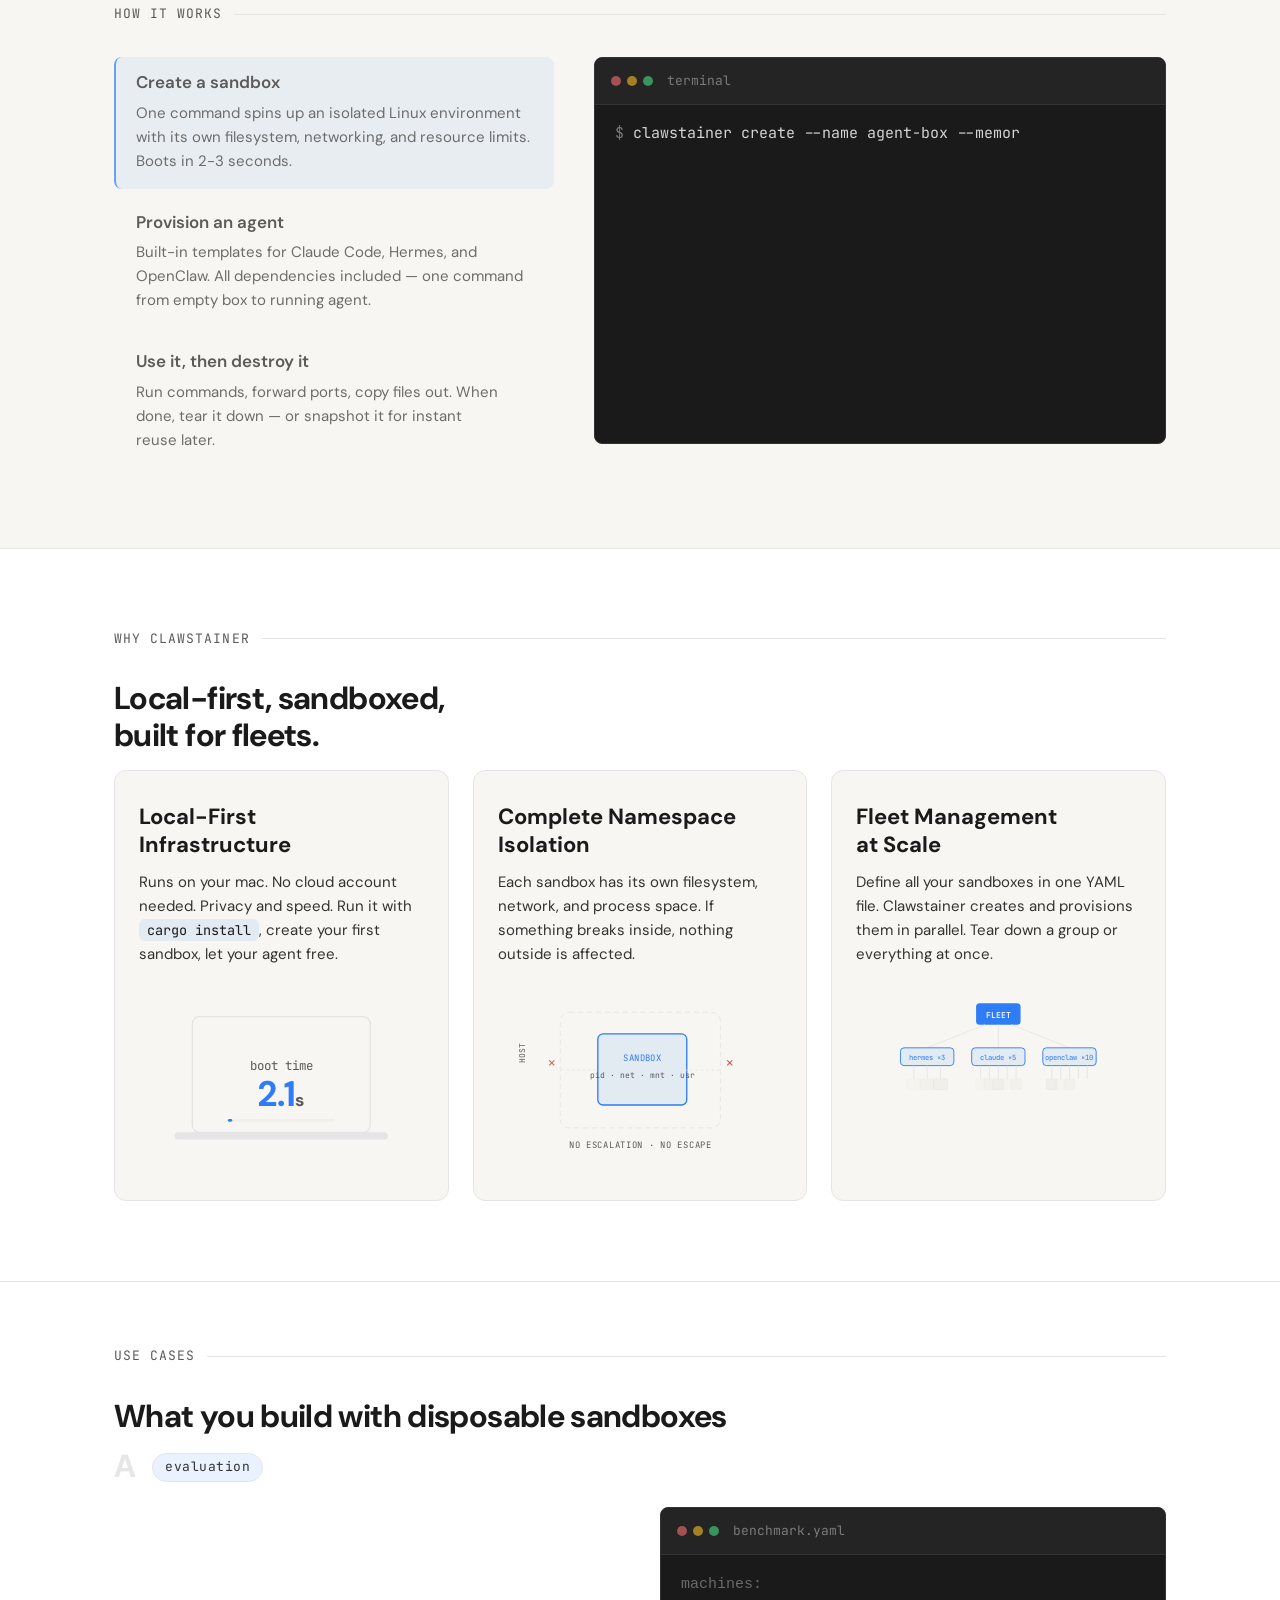
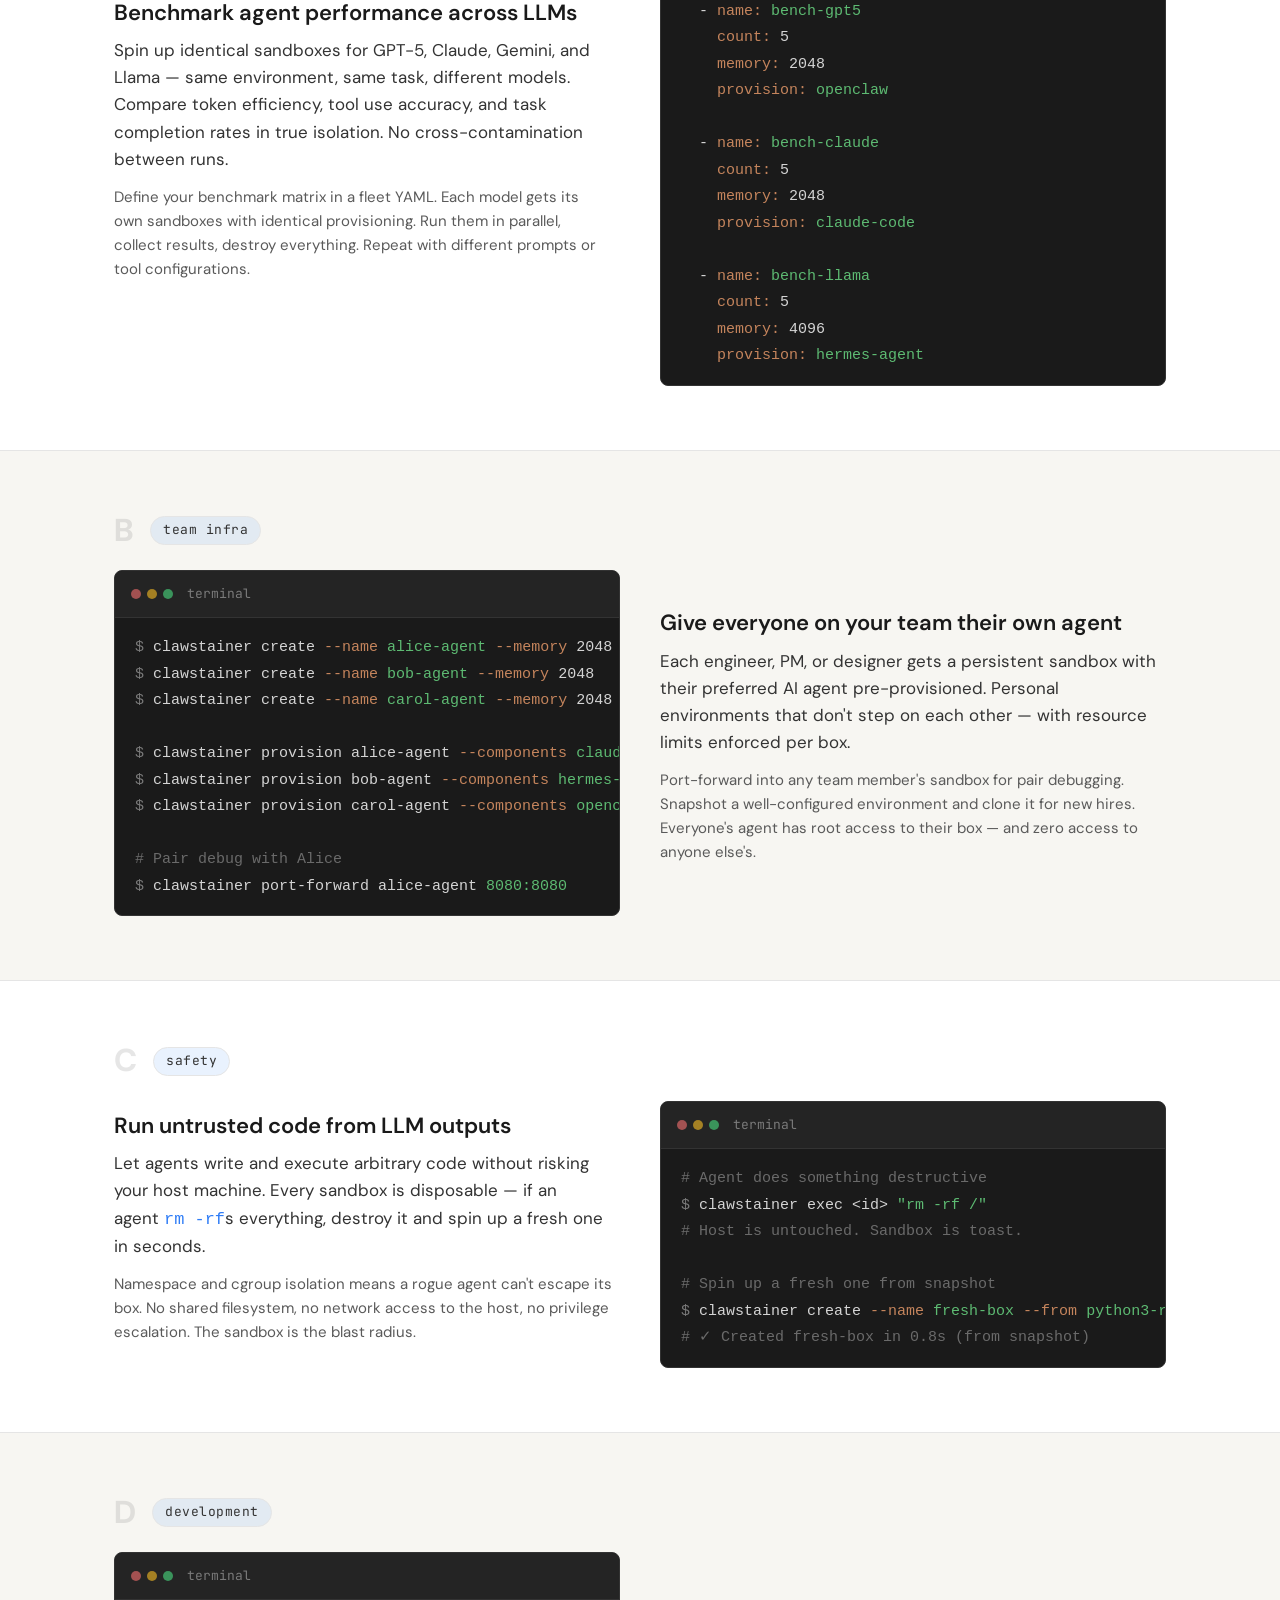
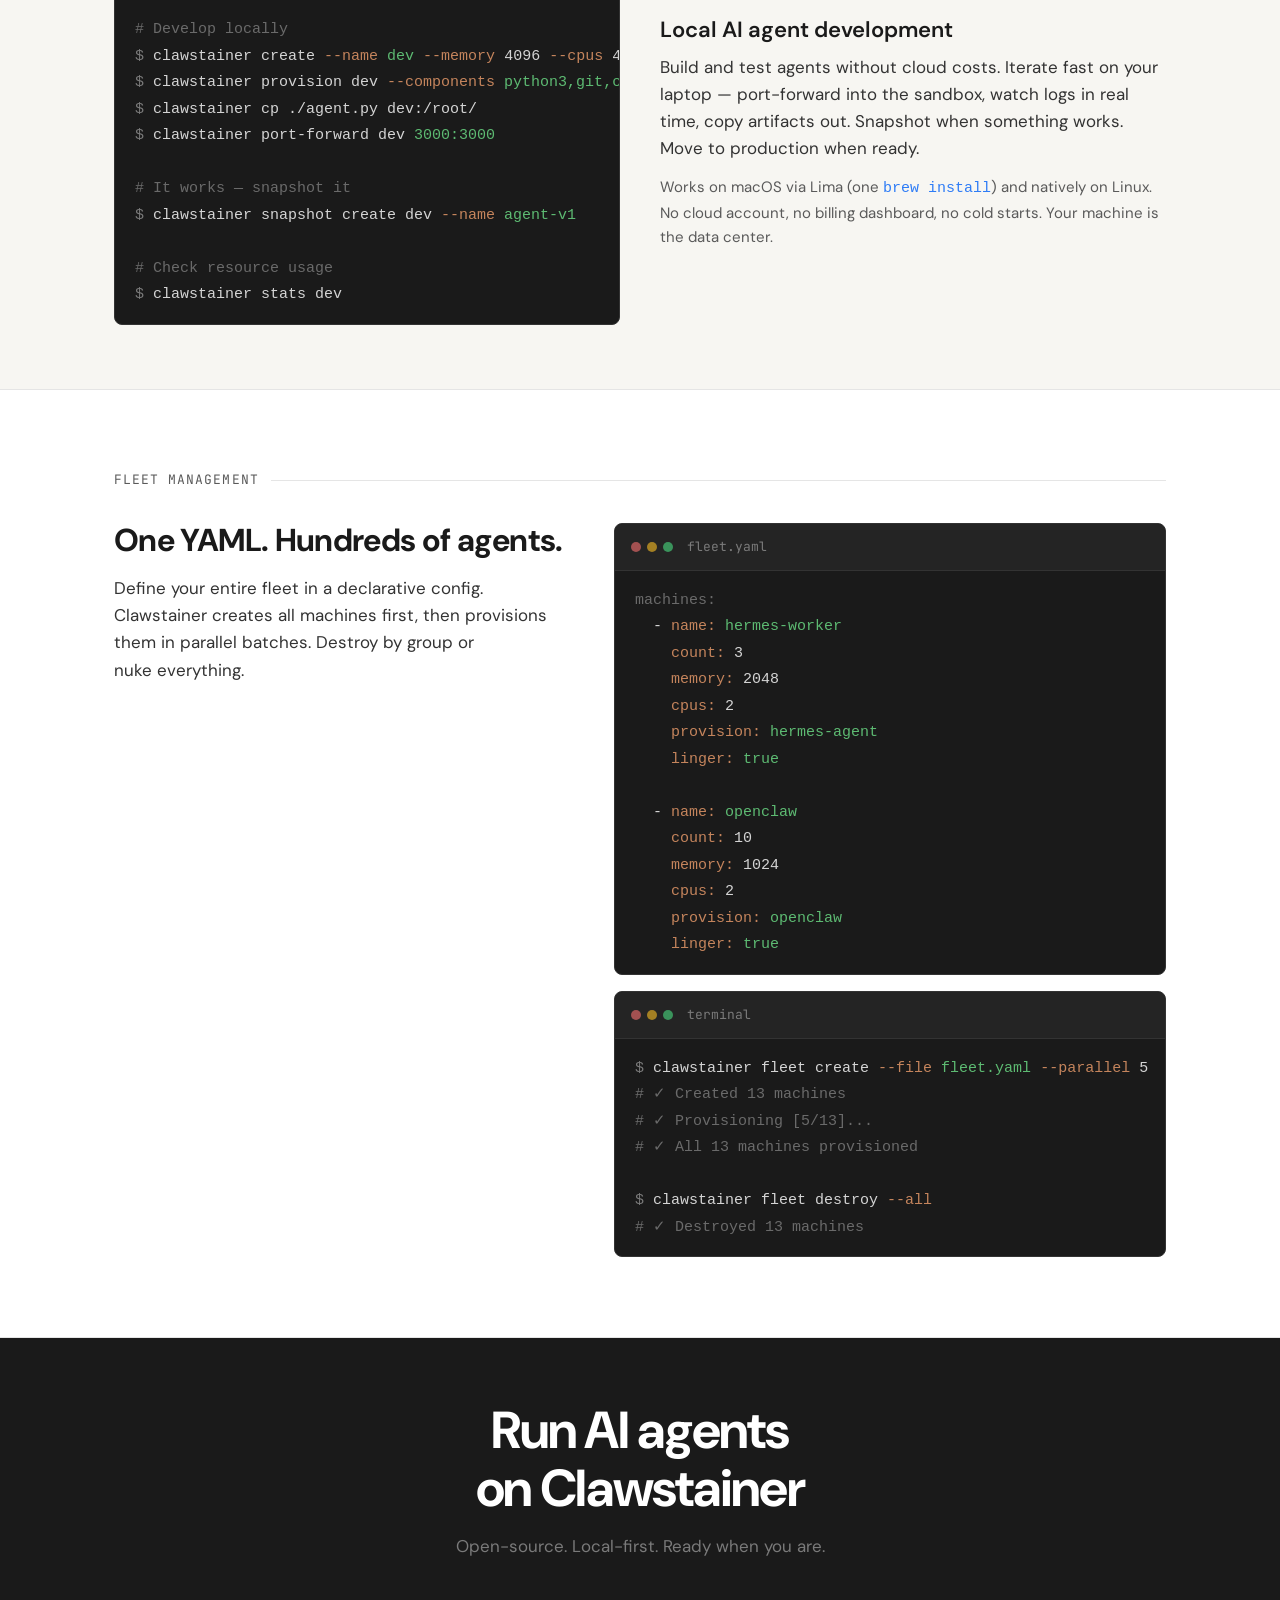
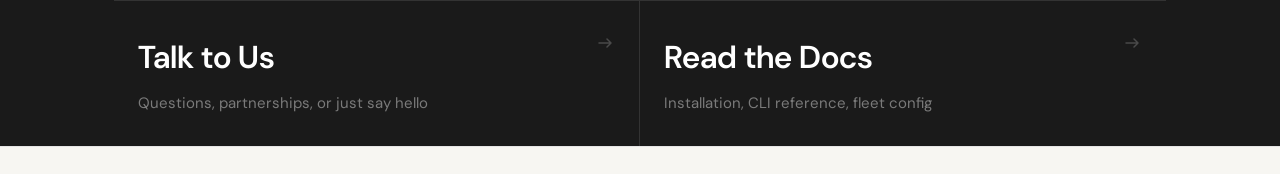
==== commit 5b00a173: "Add agent superpowers split section with chat animation, fix mobile header overlay" ====
--- a/index.html
+++ b/index.html
@@ -85,6 +85,61 @@
       </div>
     </section>
 
+    <!-- ==================== AGENT SANDBOXES ==================== -->
+    <section class="agent-split" id="agent-sandboxes">
+      <!-- Light top half -->
+      <div class="agent-split-top">
+        <div class="container">
+          <div class="section-label">
+            <span class="annotation">Infra Superpowers for your agent</span>
+          </div>
+          <h2 class="section-heading agent-split-heading">Give your agent the superpower<br>to spin up its own infrastructure</h2>
+          <div class="agent-split-points">
+            <div class="agent-point">
+              <span class="agent-point-num">01</span>
+              <p>Agent needs a clean environment? <strong>It spins one up itself.</strong></p>
+            </div>
+            <div class="agent-point">
+              <span class="agent-point-num">02</span>
+              <p>Task done? <strong>It tears down the sandbox.</strong> No cleanup needed.</p>
+            </div>
+            <div class="agent-point">
+              <span class="agent-point-num">03</span>
+              <p>Need to retry? <strong>It restores from snapshot</strong> and goes again.</p>
+            </div>
+          </div>
+        </div>
+      </div>
+
+      <!-- Dark bottom half: conversational agent -->
+      <div class="agent-split-bottom">
+        <div class="agent-terminal-full">
+          <div class="agent-panel-header">
+            <div class="agent-panel-brand">
+              <svg width="22" height="22" viewBox="0 0 80 80" aria-hidden="true">
+                <g class="logo-dots">
+                  <rect x="56.00" y="36.00" width="8.00" height="8.00" rx="1.5" fill="currentColor" opacity="0.60" transform="rotate(22.0 60.00 40.00)"/>
+                  <rect x="50.14" y="50.14" width="8.00" height="8.00" rx="1.5" fill="currentColor" opacity="0.75" transform="rotate(67.0 54.14 54.14)"/>
+                  <rect x="36.00" y="56.00" width="8.00" height="8.00" rx="1.5" fill="currentColor" opacity="0.95" transform="rotate(112.0 40.00 60.00)"/>
+                  <rect x="21.86" y="50.14" width="8.00" height="8.00" rx="1.5" fill="currentColor" opacity="0.75" transform="rotate(157.0 25.86 54.14)"/>
+                  <rect x="16.00" y="36.00" width="8.00" height="8.00" rx="1.5" fill="currentColor" opacity="0.60" transform="rotate(202.0 20.00 40.00)"/>
+                  <rect x="21.86" y="21.86" width="8.00" height="8.00" rx="1.5" fill="currentColor" opacity="0.40" transform="rotate(247.0 25.86 25.86)"/>
+                  <rect x="36.00" y="16.00" width="8.00" height="8.00" rx="1.5" fill="currentColor" opacity="0.40" transform="rotate(292.0 40.00 20.00)"/>
+                  <rect x="50.14" y="21.86" width="8.00" height="8.00" rx="1.5" fill="currentColor" opacity="0.40" transform="rotate(337.0 54.14 25.86)"/>
+                </g>
+              </svg>
+              <span class="agent-panel-name">clawstainer</span>
+            </div>
+            <div class="agent-panel-status">
+              <span class="agent-panel-live-dot"></span>
+              <span class="agent-panel-live-label">live</span>
+            </div>
+          </div>
+          <div class="agent-chat" id="agent-chat"></div>
+        </div>
+      </div>
+    </section>
+
     <!-- ==================== HOW IT WORKS ==================== -->
     <section class="section" id="how">
       <div class="container">
@@ -455,52 +510,6 @@
       </div>
     </section>
 
-    <!-- ==================== AGENT SANDBOXES ==================== -->
-    <section class="section" id="agent-sandboxes">
-      <div class="container">
-        <div class="section-label">
-          <span class="annotation">Agent-Powered</span>
-        </div>
-
-        <div class="how-layout">
-          <div class="how-steps" style="gap: var(--space-5);">
-            <h2 class="section-heading">Give your agent the power to spin up sandboxes</h2>
-            <p class="section-desc" style="margin-bottom: 0;">Your AI agent doesn't just live inside a sandbox — it can create, snapshot, and destroy them on its own. Clawstainer's CLI is designed to be called programmatically, so agents can provision isolated environments as part of their workflows.</p>
-            <ul style="color: var(--color-text-secondary); font-size: var(--text-base); line-height: 1.7; padding-left: var(--space-6); margin: 0;">
-              <li style="margin-bottom: var(--space-2);">Agent needs a clean Python environment? <strong style="color: var(--color-text);">Create one in seconds.</strong></li>
-              <li style="margin-bottom: var(--space-2);">Task done? <strong style="color: var(--color-text);">Destroy the sandbox.</strong> No cleanup.</li>
-              <li style="margin-bottom: var(--space-2);">Need to retry? <strong style="color: var(--color-text);">Restore from snapshot</strong> instantly.</li>
-            </ul>
-          </div>
-
-          <div class="how-terminal-wrap">
-            <div class="terminal fade-in">
-              <div class="terminal-header">
-                <span class="terminal-dot"></span>
-                <span class="terminal-dot"></span>
-                <span class="terminal-dot"></span>
-                <span class="terminal-title">agent workflow</span>
-              </div>
-              <div class="terminal-body">
-<code><span class="comment"># Agent spins up an isolated sandbox</span>
-<span class="prompt">$ </span>clawstainer create <span class="flag">--name</span> <span class="string">task-7f3a</span> <span class="flag">--from</span> <span class="string">python3-ready</span>
-<span class="comment"># ✓ Created task-7f3a in 0.8s (from snapshot)</span>
-
-<span class="comment"># Runs untrusted code inside the sandbox</span>
-<span class="prompt">$ </span>clawstainer exec task-7f3a <span class="string">"python3 run_task.py"</span>
-<span class="comment"># ✓ Task complete — output saved</span>
-
-<span class="comment"># Copies results out, then destroys the sandbox</span>
-<span class="prompt">$ </span>clawstainer cp task-7f3a:/root/results.json <span class="string">./</span>
-<span class="prompt">$ </span>clawstainer destroy task-7f3a
-<span class="comment"># ✓ Destroyed task-7f3a</span></code>
-              </div>
-            </div>
-          </div>
-        </div>
-      </div>
-    </section>
-
     <!-- ==================== FLEET ==================== -->
     <section class="section fleet-section" id="fleet">
       <div class="container">
@@ -722,6 +731,122 @@
   })();
   </script>
 <script>
+  // Agent chat typing animation
+  (function() {
+    var chat = document.getElementById('agent-chat');
+    if (!chat) return;
+    var started = false;
+
+    var script = [
+      { type: 'user', text: 'run the benchmark suite on the new model' },
+      { type: 'agent', text: "I'll spin up an isolated sandbox for this. Let me create one from the python3-ready snapshot." },
+      { type: 'action', label: 'sandbox', cmd: 'clawstainer create --name bench-a1f9 --from python3-ready' },
+      { type: 'result', text: '✓ Created bench-a1f9 in 0.8s' },
+      { type: 'agent', text: 'Sandbox is up. Copying the benchmark files in and running the suite now.' },
+      { type: 'action', label: 'exec', cmd: 'clawstainer exec bench-a1f9 "python3 run_benchmarks.py --model new-v2"' },
+      { type: 'result', text: '✓ Benchmarks complete — results saved to /root/results.json' },
+      { type: 'agent', text: 'Done. Pulling the results out and destroying the sandbox.' },
+      { type: 'action', label: 'cleanup', cmd: 'clawstainer cp bench-a1f9:/root/results.json ./ && clawstainer destroy bench-a1f9' },
+      { type: 'result', text: '✓ Destroyed bench-a1f9' },
+      { type: 'agent', text: 'Benchmark complete. The new model scores 94.2% accuracy, up from 91.7%. Results are in results.json.' }
+    ];
+
+    function sleep(ms) { return new Promise(function(r) { setTimeout(r, ms); }); }
+
+    function typeText(el, text, speed) {
+      return new Promise(function(resolve) {
+        var i = 0;
+        function tick() {
+          if (i <= text.length) {
+            el.textContent = text.slice(0, i);
+            i++;
+            setTimeout(tick, speed);
+          } else { resolve(); }
+        }
+        tick();
+      });
+    }
+
+    function scrollChat() {
+      chat.scrollTop = chat.scrollHeight;
+    }
+
+    function addTypingIndicator() {
+      var div = document.createElement('div');
+      div.className = 'achat-msg achat-agent achat-typing-row';
+      div.innerHTML = '<span class="achat-role">●</span><span class="achat-typing"><span></span><span></span><span></span></span>';
+      chat.appendChild(div);
+      scrollChat();
+      return div;
+    }
+
+    async function runChat() {
+      for (var s = 0; s < script.length; s++) {
+        var step = script[s];
+
+        if (step.type === 'user') {
+          var row = document.createElement('div');
+          row.className = 'achat-msg achat-user';
+          row.innerHTML = '<span class="achat-role">›</span><span class="achat-text"></span>';
+          chat.appendChild(row);
+          scrollChat();
+          await typeText(row.querySelector('.achat-text'), step.text, 25);
+          await sleep(500);
+
+        } else if (step.type === 'agent') {
+          var dots = addTypingIndicator();
+          await sleep(800 + Math.random() * 400);
+          dots.remove();
+          var row = document.createElement('div');
+          row.className = 'achat-msg achat-agent';
+          row.innerHTML = '<span class="achat-role">●</span><span class="achat-text"></span>';
+          chat.appendChild(row);
+          scrollChat();
+          await typeText(row.querySelector('.achat-text'), step.text, 18);
+          await sleep(300);
+
+        } else if (step.type === 'action') {
+          var row = document.createElement('div');
+          row.className = 'achat-action';
+          row.innerHTML = '<span class="achat-action-label">' + step.label + '</span><span class="achat-action-cmd"></span>';
+          row.style.opacity = '0';
+          row.style.transform = 'translateY(6px)';
+          chat.appendChild(row);
+          scrollChat();
+          await sleep(50);
+          row.style.transition = 'opacity 0.3s ease, transform 0.3s ease';
+          row.style.opacity = '1';
+          row.style.transform = 'translateY(0)';
+          await typeText(row.querySelector('.achat-action-cmd'), step.cmd, 12);
+          await sleep(600);
+
+        } else if (step.type === 'result') {
+          var row = document.createElement('div');
+          row.className = 'achat-result';
+          row.style.opacity = '0';
+          row.style.transform = 'translateY(4px)';
+          row.textContent = step.text;
+          chat.appendChild(row);
+          scrollChat();
+          await sleep(50);
+          row.style.transition = 'opacity 0.35s ease, transform 0.35s ease';
+          row.style.opacity = '1';
+          row.style.transform = 'translateY(0)';
+          await sleep(400);
+        }
+      }
+    }
+
+    var observer = new IntersectionObserver(function(entries) {
+      if (entries[0].isIntersecting && !started) {
+        started = true;
+        runChat();
+        observer.disconnect();
+      }
+    }, { threshold: 0.2 });
+    observer.observe(chat);
+  })();
+
   // Contact form toggle
   (function() {
     var trigger = document.querySelector('[data-contact-trigger]');
--- a/style.css
+++ b/style.css
@@ -44,6 +44,7 @@
   --color-text-muted:      #63636e;
 
   --color-primary:         #56afbe;
+  --color-primary-light:   #7ec8d4;
   --color-primary-muted:   rgba(86, 175, 190, 0.15);
 
   /* terminal (stays dark in both themes) */
@@ -564,6 +565,282 @@
 }
 
 /* ============================================================
+   AGENT-POWERED SPLIT SECTION
+   ============================================================ */
+.agent-split {
+  border-top: 1px solid var(--color-border);
+}
+
+.agent-split-top {
+  background: var(--color-bg);
+  padding: var(--space-16) 0 var(--space-12);
+}
+
+.agent-split-heading {
+  margin-bottom: var(--space-10);
+}
+
+.agent-split-points {
+  display: grid;
+  grid-template-columns: 1fr;
+  gap: var(--space-6);
+}
+
+@media (min-width: 640px) {
+  .agent-split-points {
+    grid-template-columns: repeat(3, 1fr);
+    gap: var(--space-8);
+  }
+}
+
+.agent-point {
+  display: flex;
+  flex-direction: column;
+  gap: var(--space-3);
+}
+
+.agent-point-num {
+  font-family: var(--font-mono);
+  font-size: var(--text-xs);
+  font-weight: 600;
+  color: var(--color-primary);
+  letter-spacing: 0.08em;
+}
+
+.agent-point p {
+  font-size: var(--text-sm);
+  color: var(--color-text-secondary);
+  line-height: 1.65;
+  margin: 0;
+}
+
+.agent-point p strong {
+  color: var(--color-text);
+  font-weight: 600;
+}
+
+/* Dark bottom half */
+.agent-split-bottom {
+  background: var(--terminal-bg);
+  padding: var(--space-10) 0 var(--space-12);
+}
+
+.agent-terminal-full {
+  max-width: 860px;
+  margin: 0 auto;
+  padding: 0 var(--space-6);
+}
+
+/* Branded panel header */
+.agent-panel-header {
+  display: flex;
+  align-items: center;
+  justify-content: space-between;
+  padding: var(--space-4) var(--space-5);
+  background: var(--terminal-surface);
+  border: 1px solid var(--terminal-border);
+  border-bottom: none;
+  border-radius: var(--radius-md) var(--radius-md) 0 0;
+}
+
+.agent-panel-brand {
+  display: flex;
+  align-items: center;
+  gap: var(--space-3);
+}
+
+.agent-panel-brand svg {
+  color: var(--color-primary);
+}
+
+.agent-panel-name {
+  font-family: var(--font-display);
+  font-size: var(--text-sm);
+  font-weight: 600;
+  color: rgba(255, 255, 255, 0.85);
+  letter-spacing: -0.01em;
+}
+
+.agent-panel-status {
+  display: flex;
+  align-items: center;
+  gap: var(--space-2);
+}
+
+.agent-panel-live-dot {
+  width: 7px;
+  height: 7px;
+  border-radius: 50%;
+  background: #34D399;
+  animation: pulse-live 2s ease-in-out infinite;
+}
+
+@keyframes pulse-live {
+  0%, 100% { opacity: 1; }
+  50% { opacity: 0.35; }
+}
+
+.agent-panel-live-label {
+  font-family: var(--font-mono);
+  font-size: 0.7rem;
+  font-weight: 500;
+  text-transform: uppercase;
+  letter-spacing: 0.08em;
+  color: #34D399;
+}
+
+/* Agent chat conversation UI */
+.agent-chat {
+  padding: var(--space-6) var(--space-5);
+  background: var(--terminal-surface);
+  border: 1px solid var(--terminal-border);
+  border-top: none;
+  border-radius: 0 0 var(--radius-md) var(--radius-md);
+  display: flex;
+  flex-direction: column;
+  gap: var(--space-5);
+  min-height: 320px;
+}
+
+.achat-hidden {
+  opacity: 0;
+  transform: translateY(6px);
+  transition: opacity 0.35s ease, transform 0.35s ease;
+}
+
+.achat-visible {
+  opacity: 1;
+  transform: translateY(0);
+}
+
+.achat-msg {
+  display: flex;
+  gap: var(--space-3);
+  align-items: flex-start;
+  line-height: 1.6;
+}
+
+.achat-role {
+  flex-shrink: 0;
+  font-family: var(--font-mono);
+  font-size: var(--text-sm);
+  font-weight: 600;
+  width: 20px;
+  text-align: center;
+  line-height: 1.6;
+}
+
+.achat-user .achat-role {
+  color: var(--color-primary-light);
+}
+
+.achat-agent .achat-role {
+  color: var(--color-syntax-string);
+}
+
+.achat-user .achat-text {
+  color: #FFFFFF;
+  font-family: var(--font-body);
+  font-size: var(--text-sm);
+  font-weight: 500;
+}
+
+.achat-agent .achat-text {
+  color: rgba(255, 255, 255, 0.75);
+  font-family: var(--font-body);
+  font-size: var(--text-sm);
+}
+
+.achat-action {
+  display: flex;
+  align-items: center;
+  gap: var(--space-3);
+  padding: var(--space-3) var(--space-4);
+  margin-left: 32px;
+  background: rgba(255, 255, 255, 0.04);
+  border: 1px solid var(--terminal-border);
+  border-radius: var(--radius-sm);
+  font-family: var(--font-mono);
+  font-size: 0.8rem;
+  overflow-x: auto;
+}
+
+.achat-action-label {
+  flex-shrink: 0;
+  font-size: 0.65rem;
+  font-weight: 600;
+  text-transform: uppercase;
+  letter-spacing: 0.08em;
+  color: var(--color-primary-light);
+  background: rgba(86, 175, 190, 0.12);
+  padding: 2px 8px;
+  border-radius: 3px;
+}
+
+.achat-action-cmd {
+  color: var(--terminal-muted);
+  white-space: nowrap;
+}
+
+.achat-result {
+  margin-left: 32px;
+  font-family: var(--font-mono);
+  font-size: 0.8rem;
+  color: var(--color-syntax-string);
+  padding-left: var(--space-4);
+}
+
+.achat-check {
+  margin-right: var(--space-1);
+}
+
+/* Typing indicator */
+.achat-typing {
+  display: inline-flex;
+  align-items: center;
+  gap: 4px;
+  padding: 4px 0;
+}
+
+.achat-typing span {
+  width: 6px;
+  height: 6px;
+  border-radius: 50%;
+  background: var(--terminal-muted);
+  animation: typing-bounce 1.2s ease-in-out infinite;
+}
+
+.achat-typing span:nth-child(2) {
+  animation-delay: 0.15s;
+}
+
+.achat-typing span:nth-child(3) {
+  animation-delay: 0.3s;
+}
+
+@keyframes typing-bounce {
+  0%, 60%, 100% { opacity: 0.3; transform: translateY(0); }
+  30% { opacity: 1; transform: translateY(-3px); }
+}
+
+@media (max-width: 639px) {
+  .achat-action {
+    margin-left: 0;
+    font-size: 0.72rem;
+  }
+
+  .achat-result {
+    margin-left: 0;
+  }
+
+  .agent-chat {
+    padding: var(--space-5) var(--space-4);
+    gap: var(--space-4);
+    min-height: 280px;
+  }
+}
+
+/* ============================================================
    FLEET
    ============================================================ */
 .fleet-section {
@@ -1226,6 +1503,7 @@
   --color-text-muted:      #5A5A5A;
 
   --color-primary:         #2E7CF6;
+  --color-primary-light:   #4A9EF5;
   --color-primary-muted:   rgba(46, 124, 246, 0.10);
 
   --terminal-bg:           #1A1A1A;
@@ -1250,6 +1528,7 @@
     --color-text-muted:      #5A5A5A;
 
     --color-primary:         #2E7CF6;
+    --color-primary-light:   #4A9EF5;
     --color-primary-muted:   rgba(46, 124, 246, 0.10);
 
     --terminal-bg:           #1A1A1A;
@@ -1265,135 +1544,109 @@
 }
 
 /* --- Light theme component overrides --- */
-[data-theme="light"] .site-header,
-:root:not([data-theme="dark"]) .site-header {
+[data-theme="light"] .site-header {
   background: rgba(247, 246, 242, 0.85);
 }
 
-[data-theme="light"] .btn-primary,
-:root:not([data-theme="dark"]) .btn-primary {
+[data-theme="light"] .btn-primary {
   color: #FFFFFF;
   background: var(--color-primary);
   font-family: var(--font-body);
 }
 
-[data-theme="light"] .btn-ghost,
-:root:not([data-theme="dark"]) .btn-ghost {
+[data-theme="light"] .btn-ghost {
   font-family: var(--font-body);
 }
 
-[data-theme="light"] .btn-ghost:hover,
-:root:not([data-theme="dark"]) .btn-ghost:hover {
+[data-theme="light"] .btn-ghost:hover {
   border-color: var(--color-text-muted);
 }
 
-[data-theme="light"] .how-step,
-:root:not([data-theme="dark"]) .how-step {
+[data-theme="light"] .how-step {
   opacity: 0.7;
 }
 
-[data-theme="light"] .how-step--active,
-:root:not([data-theme="dark"]) .how-step--active {
+[data-theme="light"] .how-step--active {
   background: var(--color-primary-muted);
 }
 
-[data-theme="light"] .how-step h3,
-:root:not([data-theme="dark"]) .how-step h3 {
+[data-theme="light"] .how-step h3 {
   font-weight: 600;
 }
 
-[data-theme="light"] .use-case-tag,
-:root:not([data-theme="dark"]) .use-case-tag {
+[data-theme="light"] .use-case-tag {
   background: var(--color-primary-muted);
 }
 
-[data-theme="light"] .use-case-text h3,
-:root:not([data-theme="dark"]) .use-case-text h3 {
+[data-theme="light"] .use-case-text h3 {
   font-weight: 600;
 }
 
-[data-theme="light"] .hero h1,
-:root:not([data-theme="dark"]) .hero h1 {
+[data-theme="light"] .hero h1 {
   font-weight: 700;
 }
 
-[data-theme="light"] .hero-kicker,
-:root:not([data-theme="dark"]) .hero-kicker {
+[data-theme="light"] .hero-kicker {
   font-size: var(--text-sm);
 }
 
-[data-theme="light"] .section-heading,
-:root:not([data-theme="dark"]) .section-heading {
+[data-theme="light"] .section-heading {
   font-weight: 700;
 }
 
-[data-theme="light"] .nav-links a,
-:root:not([data-theme="dark"]) .nav-links a {
+[data-theme="light"] .nav-links a {
   font-weight: 500;
 }
 
-[data-theme="light"] .uc-number,
-:root:not([data-theme="dark"]) .uc-number {
+[data-theme="light"] .uc-number {
   font-family: var(--font-display);
   font-weight: 700;
   opacity: 0.15;
 }
 
-[data-theme="light"] .footer-text,
-:root:not([data-theme="dark"]) .footer-text {
+[data-theme="light"] .footer-text {
   font-family: var(--font-body);
 }
 
-[data-theme="light"] .blog-entry:hover,
-:root:not([data-theme="dark"]) .blog-entry:hover {
+[data-theme="light"] .blog-entry:hover {
   background: rgba(46, 124, 246, 0.03);
 }
 
-[data-theme="light"] .blog-entry:hover h2,
-:root:not([data-theme="dark"]) .blog-entry:hover h2 {
+[data-theme="light"] .blog-entry:hover h2 {
   color: var(--color-primary);
 }
 
-[data-theme="light"] .blog-entry h2,
-:root:not([data-theme="dark"]) .blog-entry h2 {
+[data-theme="light"] .blog-entry h2 {
   font-weight: 600;
 }
 
-[data-theme="light"] .post-body h2,
-:root:not([data-theme="dark"]) .post-body h2 {
+[data-theme="light"] .post-body h2 {
   font-weight: 600;
 }
 
 [data-theme="light"] .post-body p code,
-[data-theme="light"] .post-body li code,
-:root:not([data-theme="dark"]) .post-body p code,
-:root:not([data-theme="dark"]) .post-body li code {
+[data-theme="light"] .post-body li code {
   background: rgba(46, 124, 246, 0.08);
 }
 
-[data-theme="light"] .post-body a,
-:root:not([data-theme="dark"]) .post-body a {
+[data-theme="light"] .post-body a {
   text-decoration-color: rgba(46, 124, 246, 0.3);
 }
 
-[data-theme="light"] .post-footer-links a,
-:root:not([data-theme="dark"]) .post-footer-links a {
+[data-theme="light"] .post-footer-links a {
   color: var(--color-primary);
 }
 
-[data-theme="light"] .post-footer-links a:hover,
-:root:not([data-theme="dark"]) .post-footer-links a:hover {
+[data-theme="light"] .post-footer-links a:hover {
   color: #1B4DB3;
 }
 
-[data-theme="light"] .pillar-card h3,
-:root:not([data-theme="dark"]) .pillar-card h3 {
+[data-theme="light"] .pillar-card h3 {
   font-weight: 700;
 }
 
 /* Logo icon: use blue shades in light mode */
-[data-theme="light"] .logo-dots,
-:root:not([data-theme="dark"]) .logo-dots {
+[data-theme="light"] .logo-dots {
   color: #2E7CF6;
 }
 
